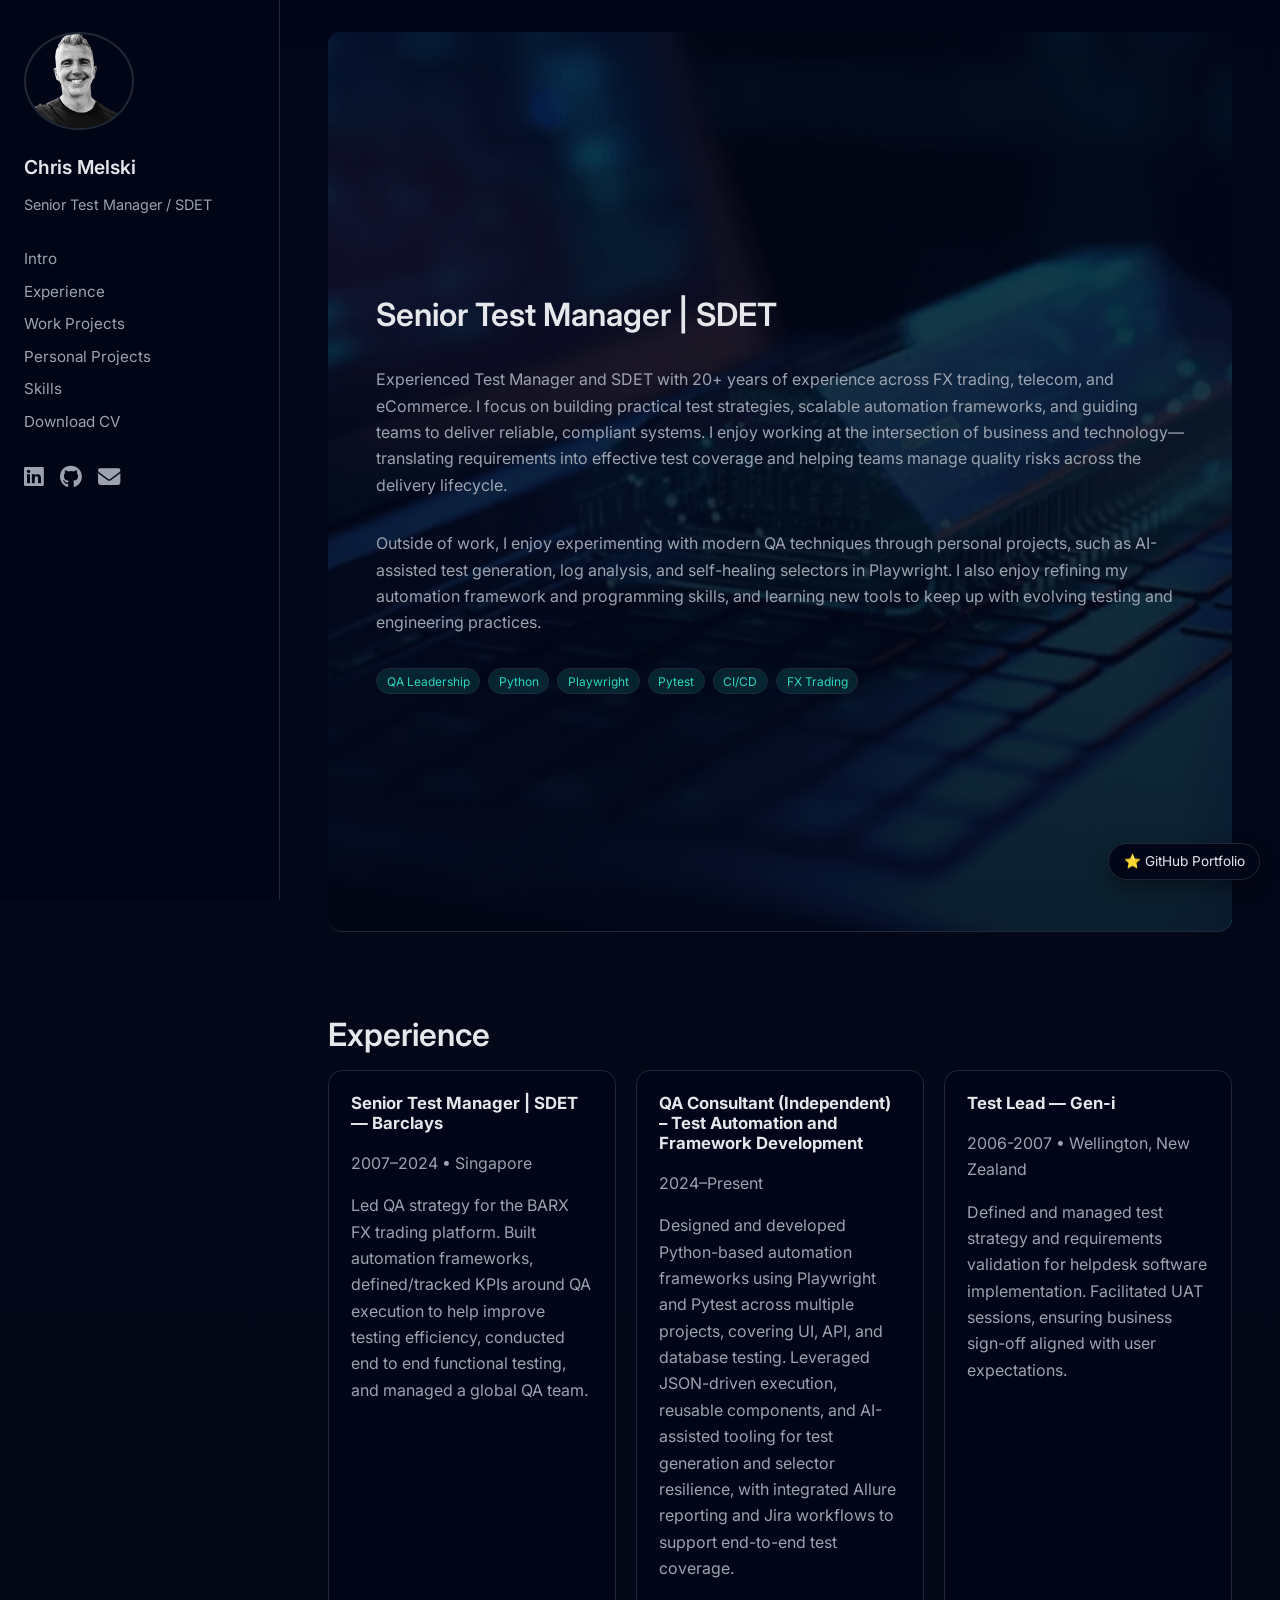
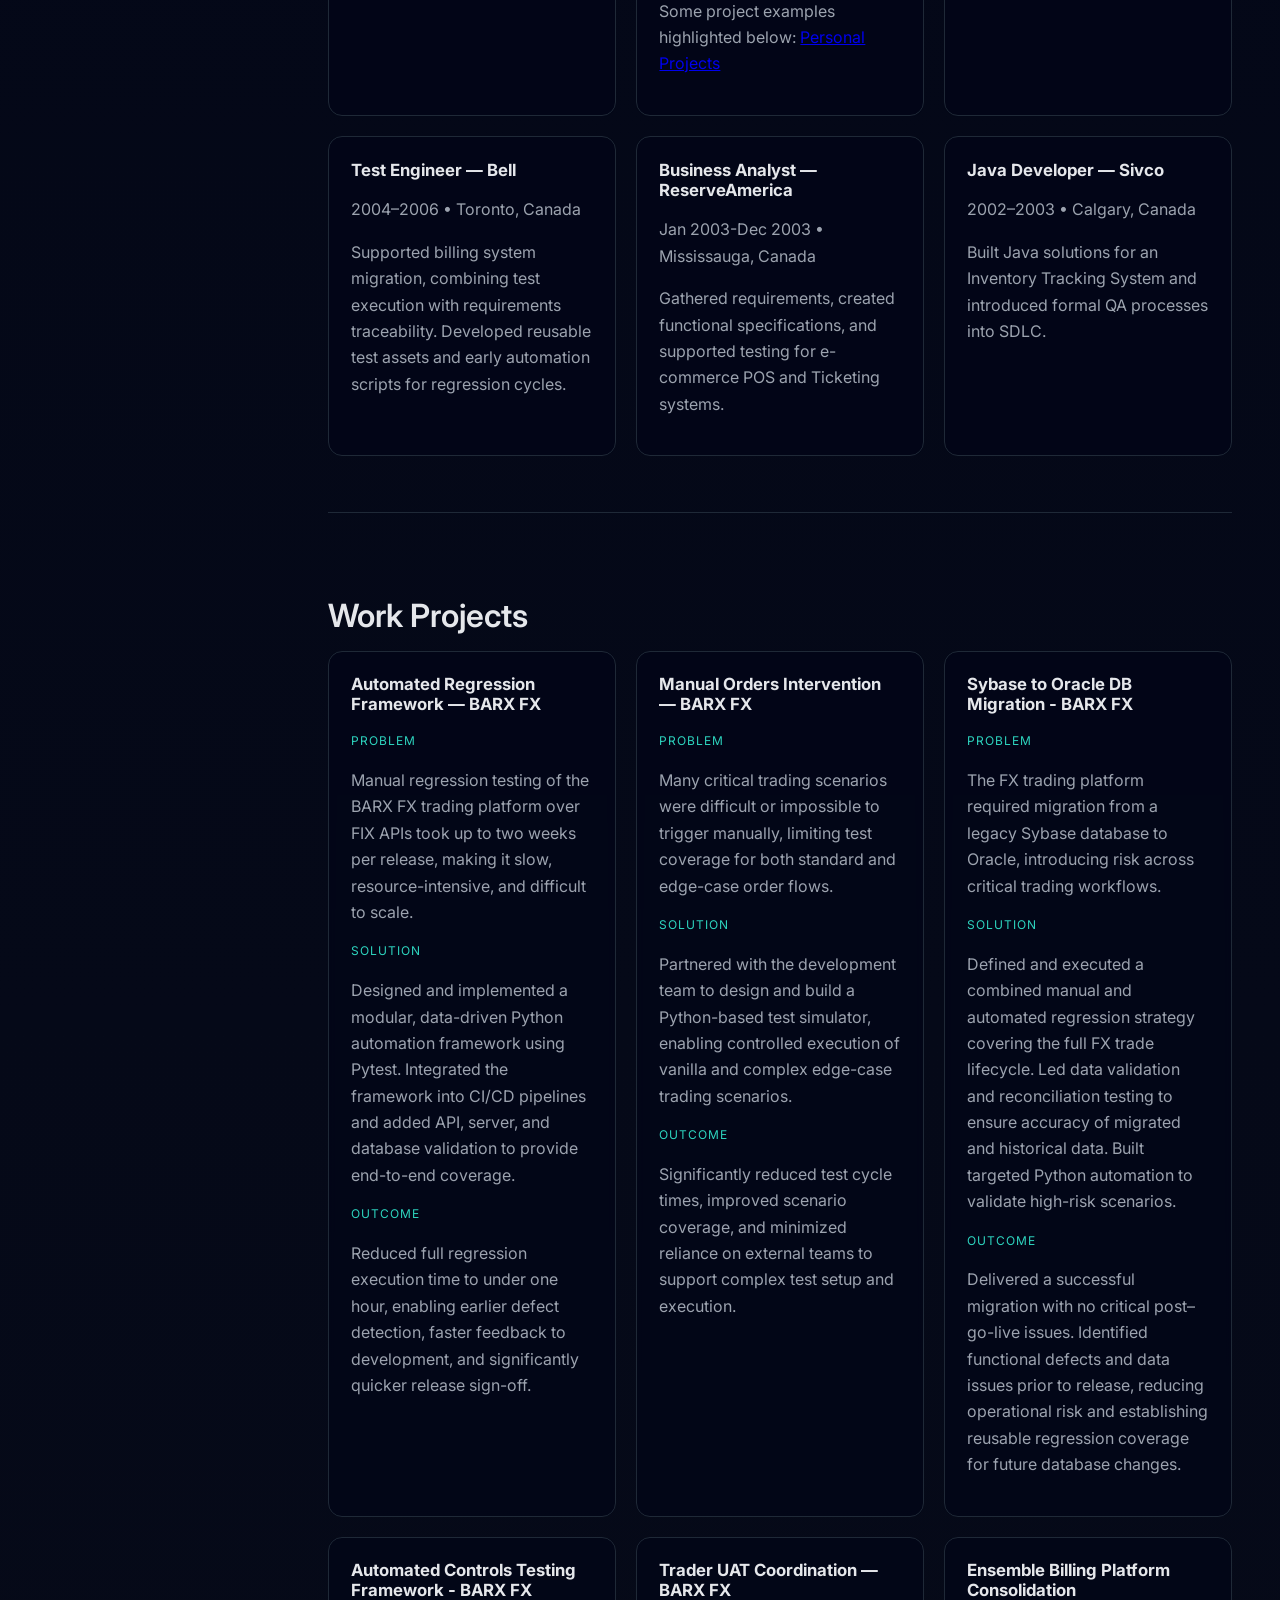
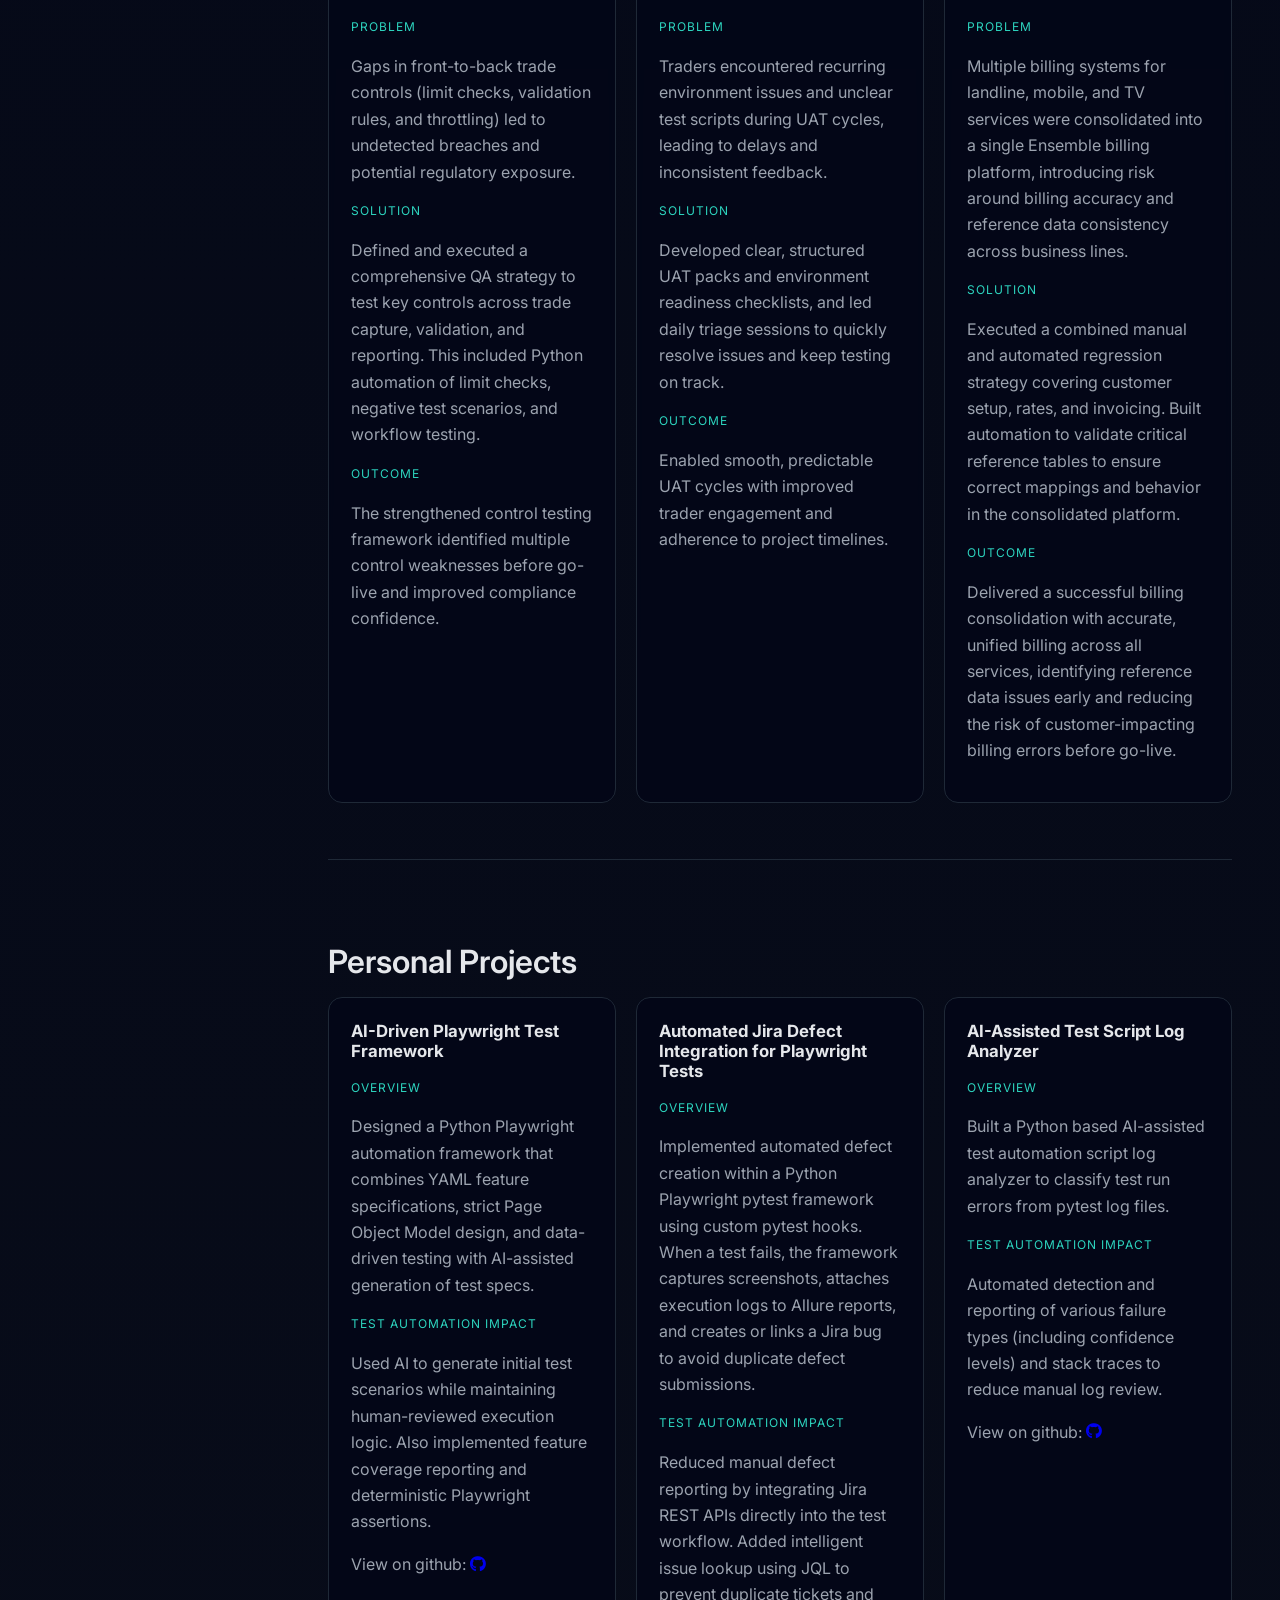
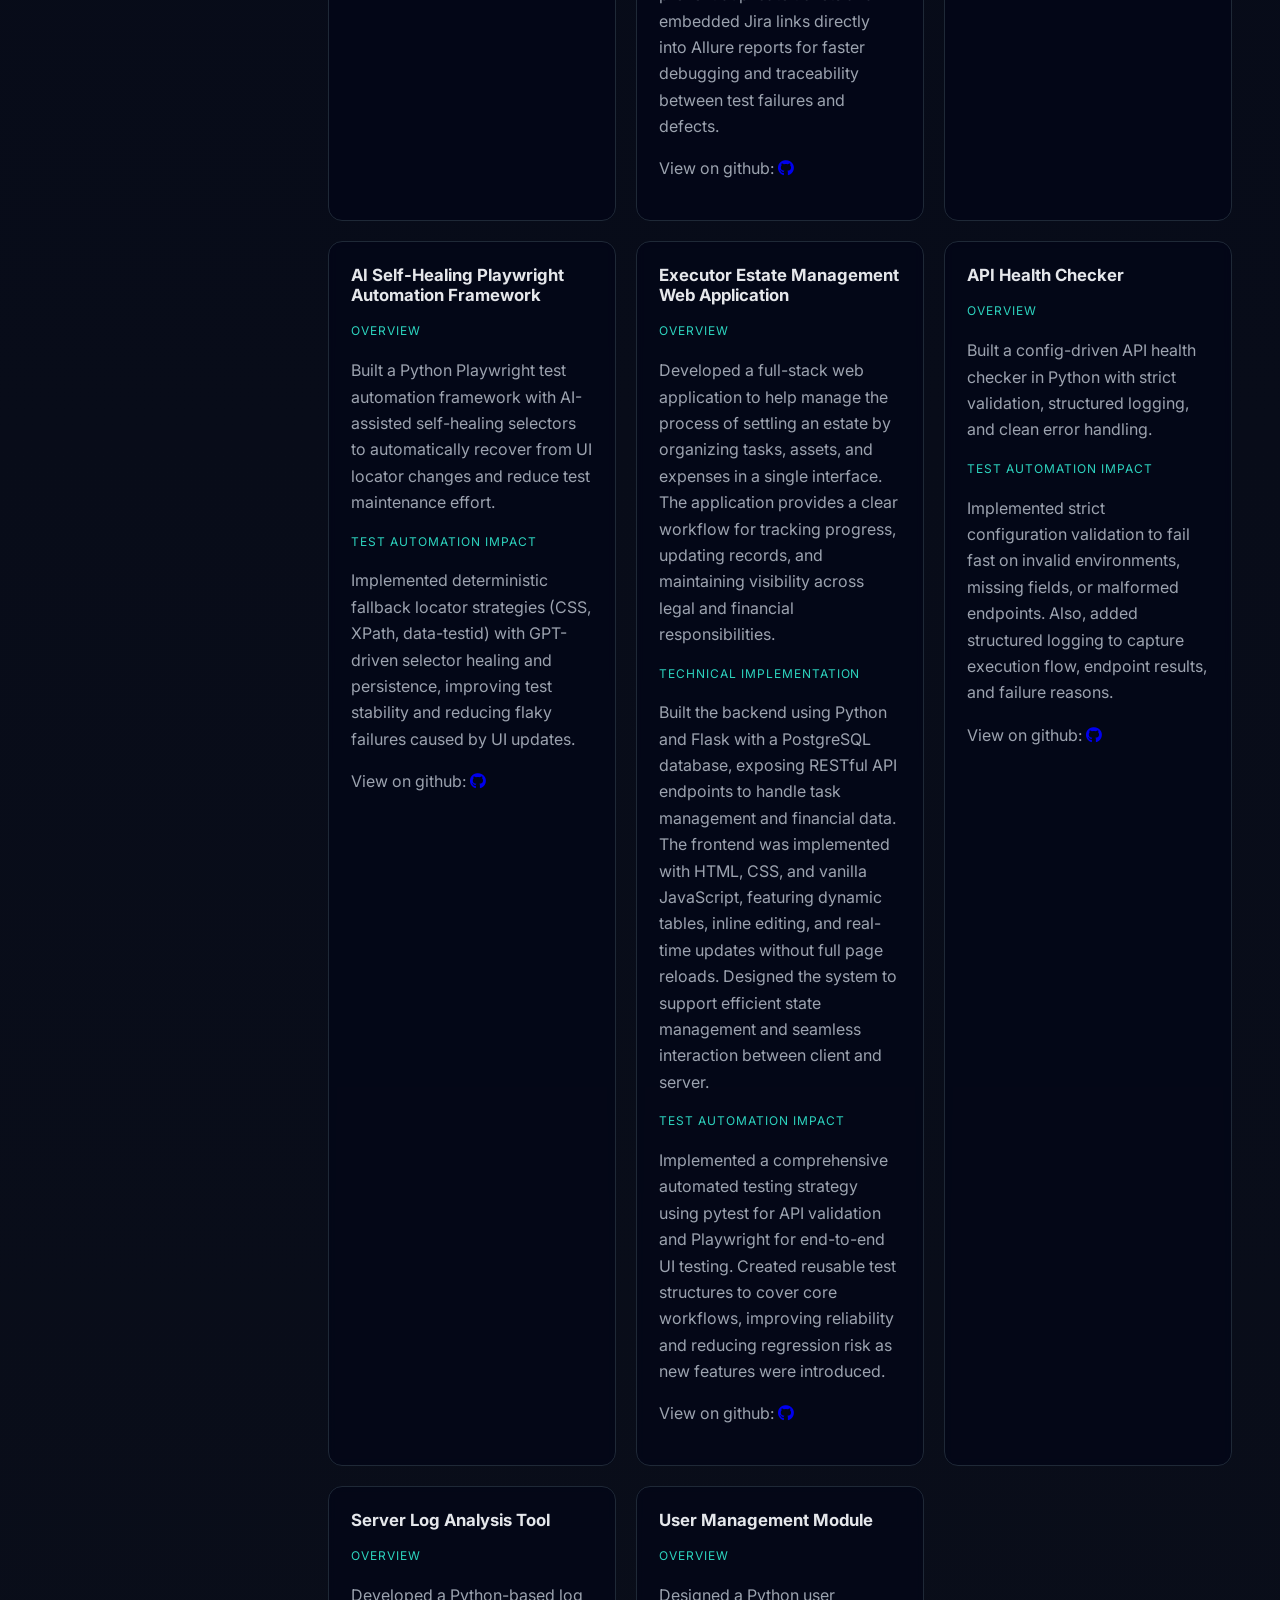
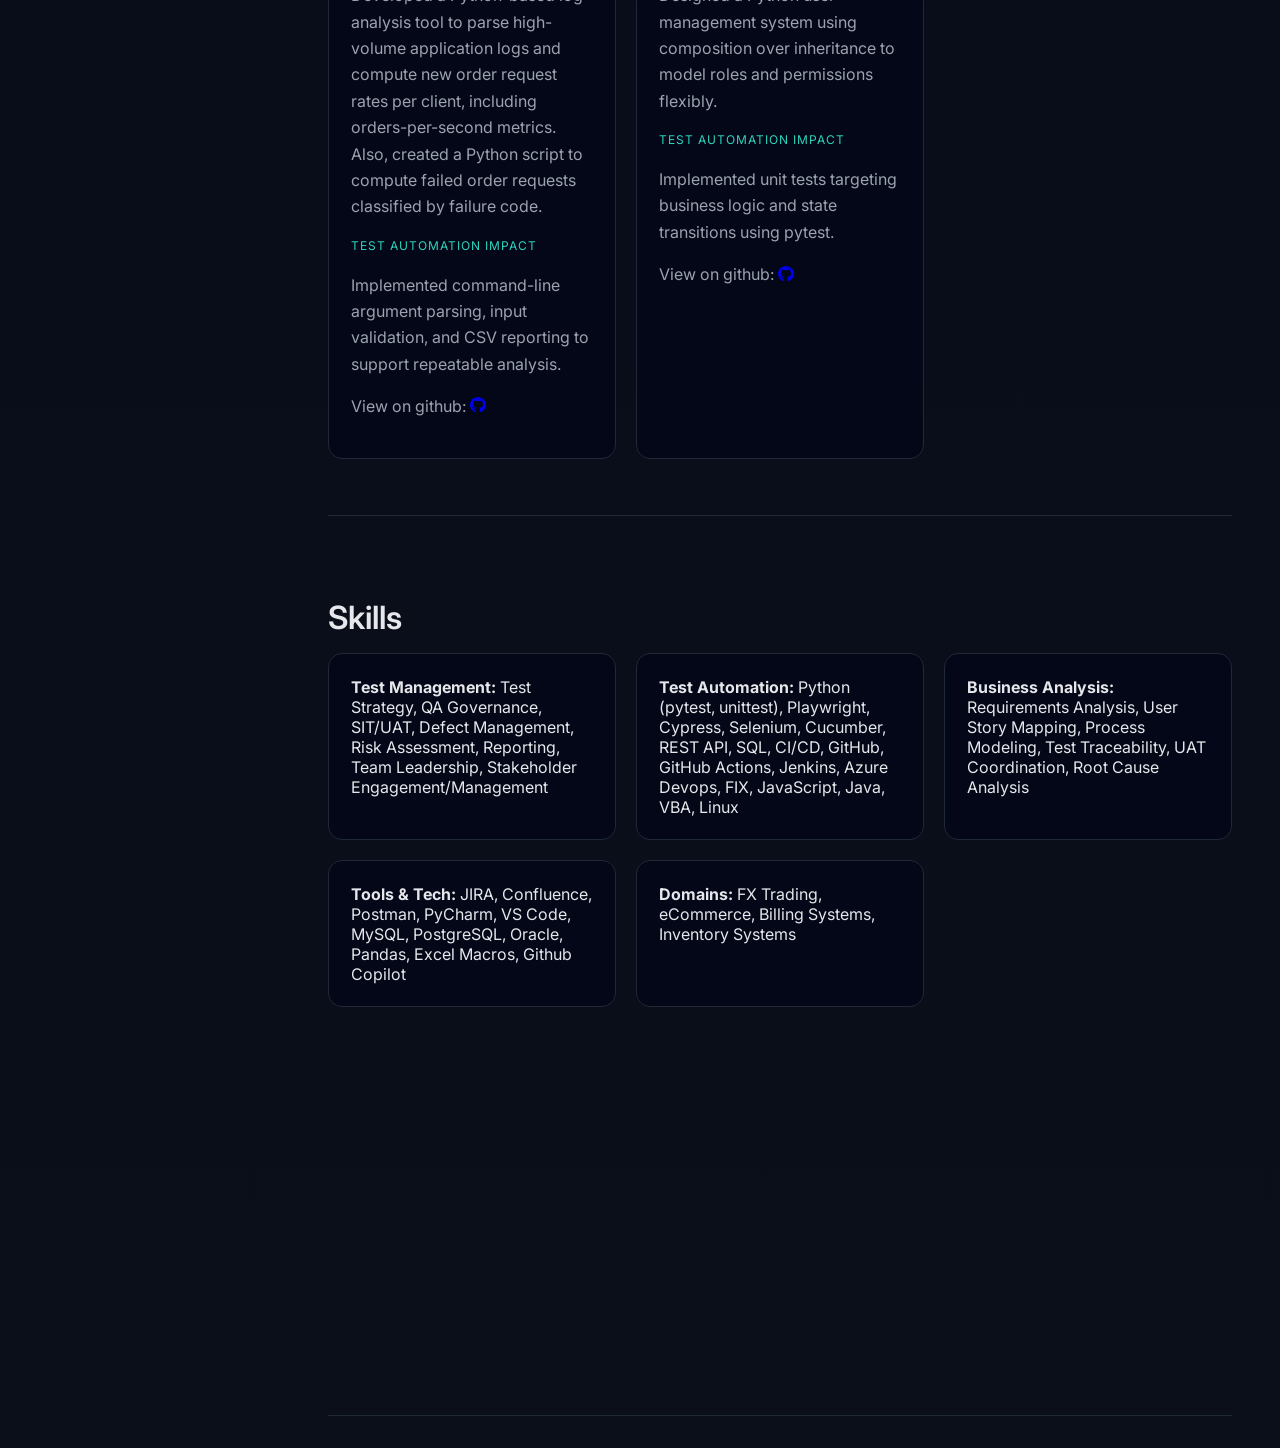
==== index.html @ 8459d7b1 "updated info and cv" ====
<!DOCTYPE html>
<html lang="en">
<head>
  <meta charset="utf-8" />
  <meta name="viewport" content="width=device-width, initial-scale=1" />
  <title>Chris Melski — Senior Test Manager | SDET</title>
  <meta name="description" content="Chris Melski — Senior Test Manager & SDET. Portfolio, resume, and case studies." />

  <!-- Fonts (Apple/Stripe-like) -->
  <link href="https://fonts.googleapis.com/css2?family=Inter:wght@300;400;500;600;700&display=swap" rel="stylesheet">
    <link rel="stylesheet" href="https://cdnjs.cloudflare.com/ajax/libs/font-awesome/6.5.1/css/all.min.css">
 <style>
    :root {
      --bg: #0b0f1a;
      --bg-soft: #111827;
      --panel: #0f172a;
      --card: #111827;
      --text: #e5e7eb;
      --muted: #9ca3af;
      --accent: #14b8a6;
      --accent-soft: #2dd4bf;
      --border: #1f2937;
      --radius: 14px;
    }

    * { box-sizing: border-box; }
    html { scroll-behavior: smooth; }
    body {
      margin: 0;
      font-family: Inter, system-ui, -apple-system, BlinkMacSystemFont, "Segoe UI", Roboto, Ubuntu, Cantarell, "Helvetica Neue", Arial, sans-serif;
      background: linear-gradient(180deg, #020617, #0b0f1a);
      color: var(--text);
      overflow-x: hidden;
    }

    /* Layout */
    .layout { display: flex; min-height: 100vh; }

    /* Sidebar */
    .sidebar {
      position: fixed;
      top: 0;
      left: 0;
      width: 280px;
      height: 100vh;
      background: rgba(2,6,23,0.95);
      border-right: 1px solid var(--border);
      padding: 2rem 1.5rem;
      backdrop-filter: blur(12px);
      z-index: 1000;
      transition: transform 0.3s ease;
      overflow-y: auto;
    }

    .profile img {
      width: 110px;
      border-radius: 50%;
      margin-bottom: 1rem;
      border: 2px solid var(--border);
    }

    .profile h1 {
      font-size: 1.2rem;
      margin: 0.3rem 0;
      font-weight: 600;
    }

    .profile p { font-size: 0.9rem; color: var(--muted); }

    .sidebar nav {
      margin-top: 2rem;
      display: flex;
      flex-direction: column;
      gap: 0.85rem;
    }

    .sidebar nav a {
      text-decoration: none;
      color: var(--muted);
      font-size: 0.95rem;
      transition: 0.2s;
    }

    .sidebar nav a:hover { color: var(--accent); }

    .sidebar-social {
      margin-top: 2rem;
      display: flex;
      gap: 1rem;
    }

    .sidebar-social a {
      font-size: 1.4rem;
      color: var(--muted);
      transition: 0.2s ease;
    }

    .sidebar-social a:hover { color: var(--accent); transform: translateY(-2px); }

    /* Main Content */
    .content {
      margin-left: 280px;
      padding: 2rem 3rem;
      flex: 1;
      transition: margin-left 0.3s ease;
    }

    .panel { min-height: 100vh; padding: 3.5rem 0; border-bottom: 1px solid var(--border); }

    .hero-panel {
      display: flex;
      flex-direction: column;
      justify-content: center;
      background: linear-gradient(rgba(2,6,23,0.75), rgba(2,6,23,0.9)), url("images/banner.jpeg") center/cover;
      border-radius: var(--radius);
      padding: 3rem;
    }

    h2 { font-size: 2rem; margin-bottom: 1rem; font-weight: 600; }
    p { line-height: 1.65; color: var(--muted); }

    /* Buttons */
    .btn, .btn-outline {
      padding: 0.6rem 1.2rem;
      border-radius: 8px;
      font-size: 0.95rem;
      text-decoration: none;
      font-weight: 500;
      display: inline-block;
      margin-right: 0.5rem;
    }

    .btn { background: var(--accent); color: #022c22; }
    .btn:hover { background: var(--accent-soft); }
    .btn-outline { border: 1px solid var(--accent); color: var(--accent); }
    .btn-outline:hover { background: rgba(20,184,166,0.1); }

    /* Badges */
    .badges { display: flex; flex-wrap: wrap; gap: 0.5rem; margin-top: 1rem; }
    .badge {
      padding: 0.3rem 0.6rem;
      border-radius: 999px;
      font-size: 0.75rem;
      background: rgba(20,184,166,0.15);
      color: var(--accent-soft);
      border: 1px solid var(--border);
    }

    /* Cards */
    .grid { display: grid; grid-template-columns: repeat(auto-fit, minmax(280px, 1fr)); gap: 1.25rem; }
    .card {
      background: rgba(2,6,23,0.65);
      border: 1px solid var(--border);
      border-radius: var(--radius);
      padding: 1.4rem;
      backdrop-filter: blur(4px);
    }

    .card h3 { margin-top: 0; font-size: 1.05rem; }
    .label {
      font-size: 0.75rem;
      letter-spacing: 0.08em;
      text-transform: uppercase;
      color: var(--accent-soft);
      margin-top: 1rem;
    }

    /* Floating GitHub Badge */
    .github-float {
      position: fixed;
      bottom: 20px;
      right: 20px;
      background: #020617;
      border: 1px solid var(--border);
      padding: 0.6rem 0.9rem;
      border-radius: 999px;
      font-size: 0.85rem;
      color: var(--text);
      text-decoration: none;
      backdrop-filter: blur(10px);
      box-shadow: 0 8px 20px rgba(0,0,0,0.4);
    }

    .github-float:hover { color: var(--accent); }

    /* Mobile Toggle Button */
    .mobile-toggle {
      display: none;
      position: fixed;
      top: 1rem;
      left: 1rem;
      z-index: 2000;
      background: rgba(0,0,0,0.6);
      color: white;
      border: 1px solid var(--border);
      padding: 0.6rem 0.8rem;
      border-radius: 8px;
      font-size: 1.2rem;
      backdrop-filter: blur(8px);
    }

    /* Mobile Behavior */
    @media (max-width: 768px) {
      .mobile-toggle { display: block; }

      /* Sidebar closed */
      body.sidebar-closed .sidebar { transform: translateX(-100%); }

      /* Shift content when sidebar is hidden */
      body.sidebar-closed .content { margin-left: 0; }

      /* Sidebar open by default */
      .sidebar { transform: translateX(0); }
    }
  </style>
</head>

<body>
<button class="mobile-toggle">☰</button>

<div class="layout">

  <!-- Sidebar -->
  <aside class="sidebar">
    <div class="profile">
      <img src="images/profile.jpg" alt="Chris Melski" />
      <h1>Chris Melski</h1>
      <p>Senior Test Manager / SDET</p>
    </div>

    <nav>
      <a href="#intro">Intro</a>
      <a href="#experience">Experience</a>
      <a href="#projects-work">Work Projects</a>
      <a href="#projects-personal">Personal Projects</a>
      <a href="#skills">Skills</a>
       <a href="files/Chris_Melski_Senior Test Manager_SDET_CV.pdf" download>Download CV</a>
    </nav>

<div class="sidebar-social">


  <a href="https://www.linkedin.com/in/chrismelski" target="_blank">
    <i class="fab fa-linkedin"></i>
  </a>

  <a href="https://github.com/cmelski" target="_blank">
    <i class="fab fa-github"></i>
  </a>


   <a href="mailto:c_melski@yahoo.com" aria-label="Email">
    <i class="fas fa-envelope"></i>
  </a>
</div>
  </aside>

  <!-- Main Content -->
  <main class="content">

    <!-- Intro -->
    <section id="intro" class="panel hero-panel">
      <h2>Senior Test Manager | SDET</h2>
      <p>Experienced Test Manager and SDET with 20+ years of experience across FX trading, telecom, and eCommerce. I focus on building practical test strategies, scalable automation frameworks, and guiding teams to
        deliver reliable, compliant systems. I enjoy working at the intersection of business and technology—translating requirements into effective
        test coverage and helping teams manage quality risks across the delivery lifecycle.</p>
      <p>
        Outside of work, I enjoy experimenting with modern QA techniques through personal projects, such as AI-assisted test generation, log analysis, and self-healing selectors in Playwright. I also enjoy refining my automation framework and programming skills,
        and learning new tools to keep up with evolving testing and engineering practices.
            </p>
      <div class="badges">
          <span class="badge">QA Leadership</span>
        <span class="badge">Python</span>
        <span class="badge">Playwright</span>
        <span class="badge">Pytest</span>
        <span class="badge">CI/CD</span>
        <span class="badge">FX Trading</span>

      </div>


    </section>

    <!-- Experience -->
    <section id="experience" class="panel">
      <h2>Experience</h2>
      <div class="grid">
        <div class="card">
          <h3>Senior Test Manager | SDET — Barclays</h3>
          <p>2007–2024 • Singapore</p>
          <p>Led QA strategy for the BARX FX trading platform. Built automation frameworks, defined/tracked KPIs around QA execution to help improve testing efficiency, conducted end to end functional testing, and managed a global QA team.</p>

        </div>
        <div class="card">
          <h3>QA Consultant (Independent) – Test Automation and Framework Development</h3>
          <p>2024–Present</p>
          <p>Designed and developed Python-based automation frameworks using Playwright and Pytest across multiple projects, covering UI, API, and database testing. Leveraged JSON-driven execution, reusable components, and AI-assisted tooling for test generation and selector resilience, with integrated Allure reporting and Jira workflows to support end-to-end test coverage.</p>
           <p>Some project examples highlighted below: <a href="#projects-personal">Personal Projects</a></p>
        </div>

          <div class="card">
          <h3>Test Lead — Gen-i</h3>
          <p>2006-2007 • Wellington, New Zealand</p>
          <p>Defined and managed test strategy and requirements validation for helpdesk software implementation. Facilitated UAT sessions, ensuring business sign-off aligned with user expectations.</p>

        </div>

          <div class="card">
          <h3>Test Engineer — Bell</h3>
          <p>2004–2006 • Toronto, Canada</p>
          <p>Supported billing system migration, combining test execution with requirements traceability. Developed reusable test assets and early automation scripts for regression cycles.</p>

        </div>

          <div class="card">
          <h3>Business Analyst — ReserveAmerica</h3>
          <p>Jan 2003-Dec 2003 • Mississauga, Canada</p>
          <p>Gathered requirements, created functional specifications, and supported testing for e- commerce
              POS and Ticketing systems.</p>

        </div>

          <div class="card">
          <h3>Java Developer — Sivco</h3>
          <p>2002–2003 • Calgary, Canada</p>
          <p>Built Java solutions for an Inventory Tracking System and introduced formal QA processes into SDLC.</p>

        </div>
      </div>
    </section>

    <!-- Work Projects -->
    <section id="projects-work" class="panel">
      <h2>Work Projects</h2>
      <div class="grid">
        <div class="card">
         <h3>Automated Regression Framework — BARX FX</h3>

                <p class="label">Problem</p>
                <p>
                    Manual regression testing of the BARX FX trading platform over FIX APIs took up to two weeks per
                    release, making it slow, resource-intensive, and difficult to scale.
                </p>

                <p class="label">Solution</p>
                <p>
                    Designed and implemented a modular, data-driven Python automation framework using Pytest. Integrated
                    the framework into CI/CD pipelines and added API, server, and database validation to provide
                    end-to-end coverage.
                </p>

                <p class="label">Outcome</p>
                <p>
                    Reduced full regression execution time to under one hour, enabling earlier defect detection, faster
                    feedback to development, and significantly quicker release sign-off.
                </p>
        </div>

        <div class="card">
          <h3>Manual Orders Intervention — BARX FX</h3>
        <p class="label">Problem</p>
                <p>
                    Many critical trading scenarios were difficult or impossible to trigger manually, limiting test
                    coverage for both standard and edge-case order flows.
                </p>

                <p class="label">Solution</p>
                <p>
                    Partnered with the development team to design and build a Python-based test simulator, enabling
                    controlled execution of vanilla and complex edge-case trading scenarios.
                </p>

                <p class="label">Outcome</p>
                <p>
                    Significantly reduced test cycle times, improved scenario coverage, and minimized reliance on
                    external teams to support complex test setup and execution.
                </p>
        </div>

        <div class="card">
          <h3>Sybase to Oracle DB Migration - BARX FX</h3>
          <p class="label">Problem</p>
                <p>The FX trading platform required migration from a legacy Sybase database to Oracle, introducing risk
                    across critical trading workflows.</p>
                <p class="label">Solution</p>
                <p>Defined and executed a combined manual and automated regression strategy covering the full FX trade
                    lifecycle. Led data validation and reconciliation testing to ensure accuracy of migrated and
                    historical data. Built targeted Python automation to validate high-risk scenarios.</p>
                <p class="label">Outcome</p>
                <p>Delivered a successful migration with no critical post–go-live issues. Identified functional defects
                    and data issues prior to release, reducing operational risk and establishing reusable regression
                    coverage for future database changes.</p>
        </div>

        <div class="card">
          <h3>Automated Controls Testing Framework - BARX FX</h3>
         <p class="label">Problem</p>
                <p>Gaps in front-to-back trade controls (limit checks, validation rules, and throttling) led to
                    undetected breaches and potential regulatory exposure.</p>
                <p class="label">Solution</p>
                <p>Defined and executed a comprehensive QA strategy to test key controls across trade capture,
                    validation, and reporting. This included Python automation of limit checks, negative test scenarios,
                    and workflow testing.</p>
                <p class="label">Outcome</p>
                <p>The strengthened control testing framework identified multiple control weaknesses before go-live and
                    improved compliance confidence.</p>
        </div>
          <div class="card">
          <h3>Trader UAT Coordination — BARX FX</h3>
        <p class="label">Problem</p>
                <p>
                    Traders encountered recurring environment issues and unclear test scripts during UAT cycles, leading
                    to delays and inconsistent feedback.
                </p>

                <p class="label">Solution</p>
                <p>
                    Developed clear, structured UAT packs and environment readiness checklists, and led daily triage
                    sessions to quickly resolve issues and keep testing on track.
                </p>

                <p class="label">Outcome</p>
                <p>
                    Enabled smooth, predictable UAT cycles with improved trader engagement and adherence to project
                    timelines.
                </p>
        </div>
           <div class="card">
          <h3>Ensemble Billing Platform Consolidation</h3>
           <p class="label">Problem</p>
                <p>Multiple billing systems for landline, mobile, and TV services were consolidated into a single
                    Ensemble billing platform, introducing risk around billing accuracy and reference data consistency
                    across business lines.</p>
                <p class="label">Solution</p>
                <p>Executed a combined manual and automated regression strategy covering customer setup, rates, and
                    invoicing. Built automation to validate critical reference tables to ensure correct mappings and
                    behavior in the consolidated platform.</p>
                <p class="label">Outcome</p>
                <p>Delivered a successful billing consolidation with accurate, unified billing across all services,
                    identifying reference data issues early and reducing the risk of customer-impacting billing errors
                    before go-live.</p>
        </div>

      </div>
    </section>

    <!-- Personal Projects -->
    <section id="projects-personal" class="panel">
      <h2>Personal Projects</h2>
      <div class="grid">

        <div class="card">
          <h3>AI-Driven Playwright Test Framework</h3>
         <p class="label">Overview</p>
                <p>Designed a Python Playwright automation framework that combines YAML feature specifications, strict Page Object Model design, and data-driven testing with AI-assisted generation of test specs.</p>
                <p class="label">Test Automation Impact</p>
                <p>Used AI to generate initial test scenarios while maintaining human-reviewed execution logic. Also implemented feature coverage reporting and deterministic Playwright assertions.</p>
                <p>View on github: <a href="https://github.com/cmelski/AI-driven-test-automation-framework-python-playwright" target="_blank">
                    <i class="fab fa-github"></i>
                </a></p>
        </div>
          <div class="card">
          <h3>Automated Jira Defect Integration for Playwright Tests</h3>
         <p class="label">Overview</p>
                <p>Implemented automated defect creation within a Python Playwright pytest framework using custom pytest hooks. When a test fails, the framework captures screenshots, attaches execution logs to Allure reports, and creates or links a Jira bug to avoid duplicate defect submissions.</p>
                <p class="label">Test Automation Impact</p>
                <p>Reduced manual defect reporting by integrating Jira REST APIs directly into the test workflow. Added intelligent issue lookup using JQL to prevent duplicate tickets and embedded Jira links directly into Allure reports for faster debugging and traceability between test failures and defects.</p>
                <p>View on github: <a href="https://github.com/cmelski/python_playwright_framework_jira_integration" target="_blank">
                    <i class="fab fa-github"></i>
                </a></p>
        </div>
        <div class="card">
          <h3>AI-Assisted Test Script Log Analyzer</h3>
         <p class="label">Overview</p>
                <p>Built a Python based AI-assisted test automation script log analyzer to classify test run errors from
                    pytest log files.</p>
                <p class="label">Test Automation Impact</p>
                <p>Automated detection and reporting of various failure types (including confidence levels) and stack
                    traces to reduce manual log review.</p>
                <p>View on github: <a href="https://github.com/cmelski/ai-assisted-test-automation-log-analyzer" target="_blank">
                    <i class="fab fa-github"></i>
                </a></p>
        </div>
          <div class="card">
         <h3>AI Self-Healing Playwright Automation Framework</h3>
                <p class="label">Overview</p>
                <p>Built a Python Playwright test automation framework with AI-assisted self-healing selectors to automatically
                    recover from UI locator changes and reduce test maintenance effort.</p>
                <p class="label">Test Automation Impact</p>
                <p>Implemented deterministic fallback locator strategies (CSS, XPath, data-testid) with GPT-driven selector healing and persistence,
                    improving test stability and reducing flaky failures caused by UI updates.</p>
                <p>View on github: <a href="https://github.com/cmelski/ai-self-healing-selector-playwright-framework" target="_blank">
                    <i class="fab fa-github"></i>
                </a></p>
        </div>
          <div class="card">
  <h3>Executor Estate Management Web Application</h3>

  <p class="label">Overview</p>
  <p>
    Developed a full-stack web application to help manage the process of settling an estate by organizing tasks, assets, and expenses in a single interface. The application provides a clear workflow for tracking progress, updating records, and maintaining visibility across legal and financial responsibilities.
  </p>

  <p class="label">Technical Implementation</p>
  <p>
    Built the backend using Python and Flask with a PostgreSQL database, exposing RESTful API endpoints to handle task management and financial data. The frontend was implemented with HTML, CSS, and vanilla JavaScript, featuring dynamic tables, inline editing, and real-time updates without full page reloads. Designed the system to support efficient state management and seamless interaction between client and server.
  </p>

  <p class="label">Test Automation Impact</p>
  <p>
    Implemented a comprehensive automated testing strategy using pytest for API validation and Playwright for end-to-end UI testing. Created reusable test structures to cover core workflows, improving reliability and reducing regression risk as new features were introduced.
  </p>

  <p>
    View on github:
    <a href="https://github.com/cmelski/estate-management-system" target="_blank">
      <i class="fab fa-github"></i>
    </a>
  </p>
</div>
          <div class="card">
         <h3>API Health Checker</h3>
                <p class="label">Overview</p>
                <p>Built a config-driven API health checker in Python with strict validation, structured logging, and
                    clean error handling.</p>
                <p class="label">Test Automation Impact</p>
                <p>Implemented strict configuration validation to fail fast on invalid environments, missing fields, or
                    malformed endpoints.
                    Also, added structured logging to capture execution flow, endpoint results, and failure reasons.</p>
                <p>View on github: <a href="https://github.com/cmelski/api-health-checker" target="_blank">
                    <i class="fab fa-github"></i>
                </a></p>
        </div>
           <div class="card">
            <h3>Server Log Analysis Tool</h3>
                <p class="label">Overview</p>
                <p>Developed a Python-based log analysis tool to parse high-volume application logs and compute new
                    order request rates per client, including orders-per-second metrics.
                    Also, created a Python script to compute failed order requests classified by failure code.</p>
                <p class="label">Test Automation Impact</p>
                <p>Implemented command-line argument parsing, input validation, and CSV reporting to support repeatable
                    analysis.</p>
               <p>View on github: <a href="https://github.com/cmelski/python-log-analysis" target="_blank">
                    <i class="fab fa-github"></i>
                </a></p>
        </div>
        <div class="card">
          <h3>User Management Module</h3>
                <p class="label">Overview</p>
                <p>Designed a Python user management system using composition over inheritance to model roles and
                    permissions flexibly.</p>
                <p class="label">Test Automation Impact</p>
                <p>Implemented unit tests targeting business logic and state transitions using pytest.</p>
            <p>View on github: <a href="https://github.com/cmelski/user-admin-tool" target="_blank">
                    <i class="fab fa-github"></i>
                </a></p>
        </div>




      </div>
    </section>

    <!-- Skills -->
    <section id="skills" class="panel">
      <h2>Skills</h2>
      <div class="grid">
        <div class="card"><strong>Test Management:</strong> Test Strategy, QA Governance, SIT/UAT, Defect Management, Risk Assessment, Reporting, Team Leadership, Stakeholder Engagement/Management</div>
        <div class="card"><strong>Test Automation:</strong> Python (pytest, unittest), Playwright, Cypress, Selenium, Cucumber, REST API, SQL, CI/CD, GitHub, GitHub Actions, Jenkins, Azure Devops, FIX, JavaScript, Java, VBA, Linux</div>
          <div class="card"><strong>Business Analysis:</strong> Requirements Analysis, User Story Mapping, Process Modeling, Test Traceability, UAT Coordination, Root Cause Analysis</div>
          <div class="card"><strong>Tools & Tech:</strong> JIRA, Confluence, Postman, PyCharm, VS Code, MySQL, PostgreSQL, Oracle, Pandas, Excel Macros, Github Copilot</div>
           <div class="card"><strong>Domains:</strong> FX Trading, eCommerce, Billing Systems, Inventory Systems</div>
      </div>
    </section>


  </main>



</div>

<!-- Floating GitHub Badge -->
<a class="github-float" href="https://github.com/cmelski" target="_blank">⭐ GitHub Portfolio</a>
<script>
    const toggle = document.querySelector(".mobile-toggle");
    toggle.onclick = () => {
      document.body.classList.toggle("sidebar-closed");
    };
  </script>


</body>
</html>
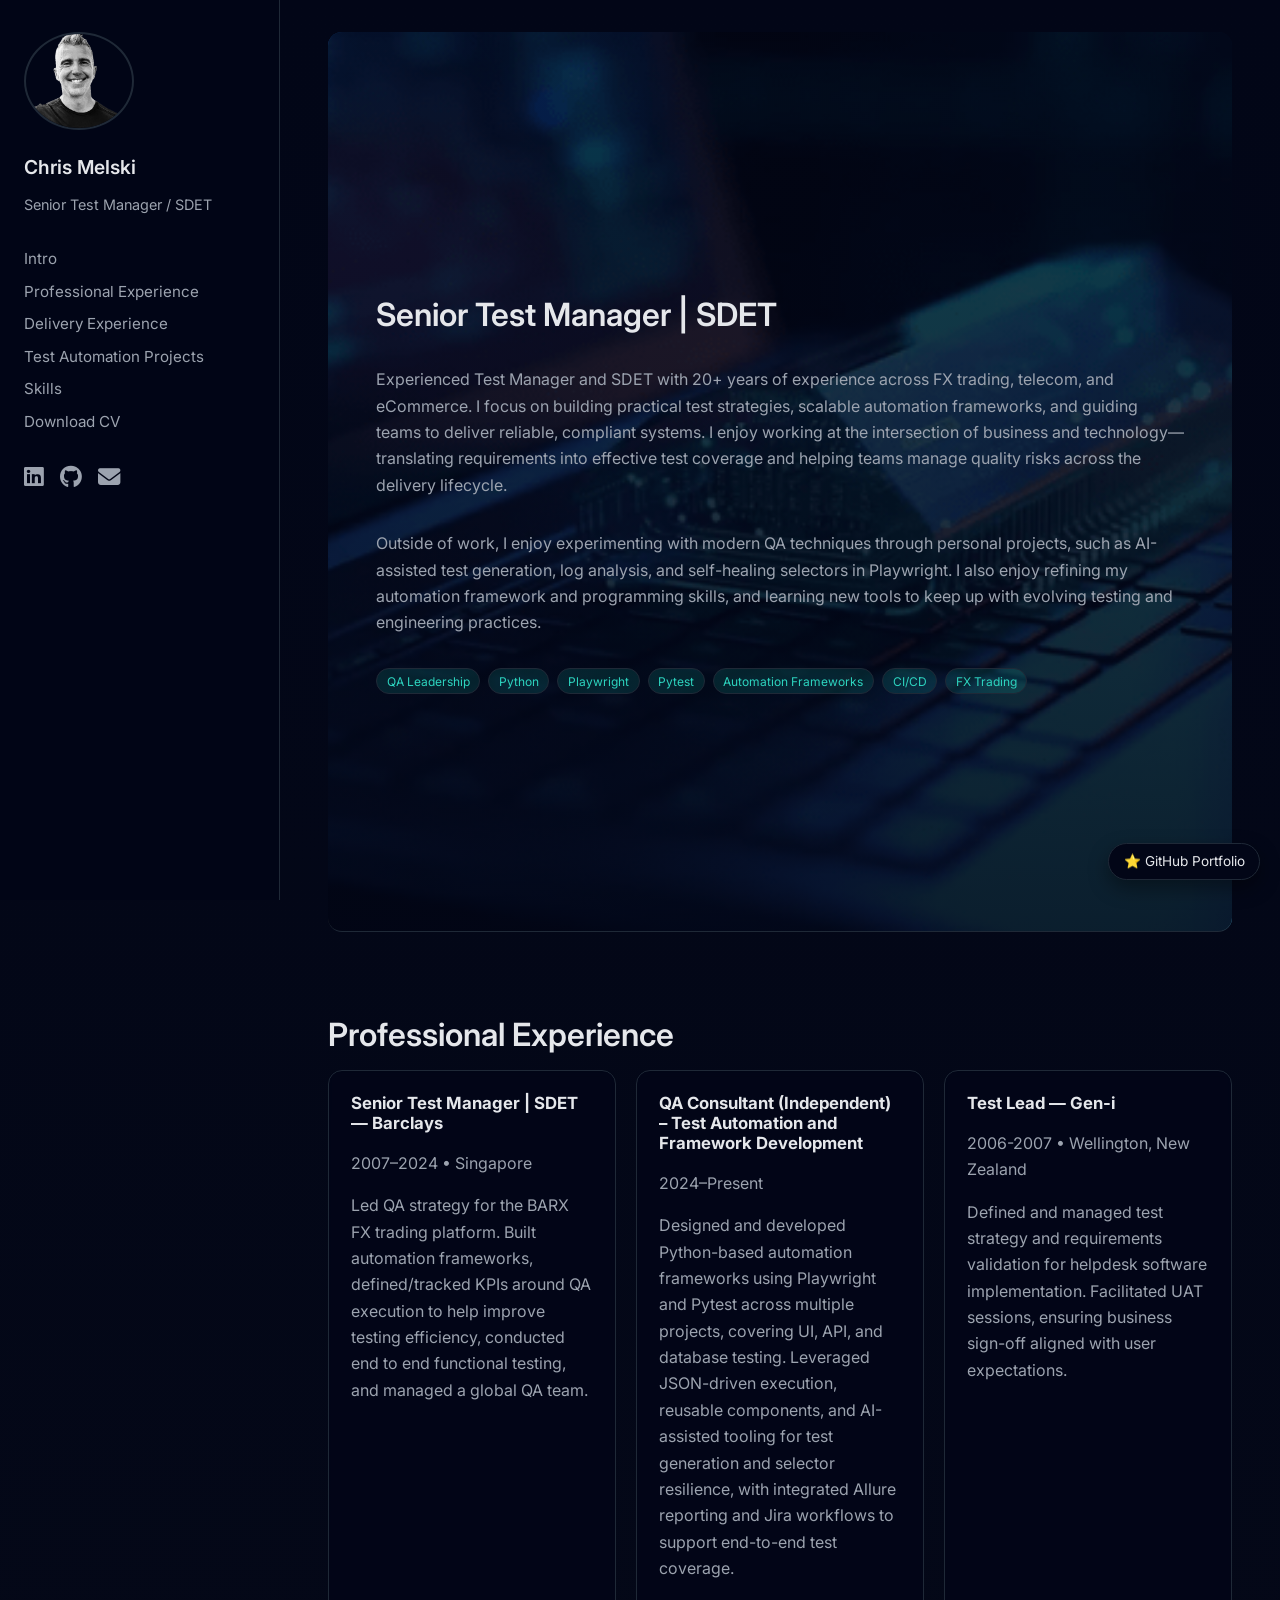
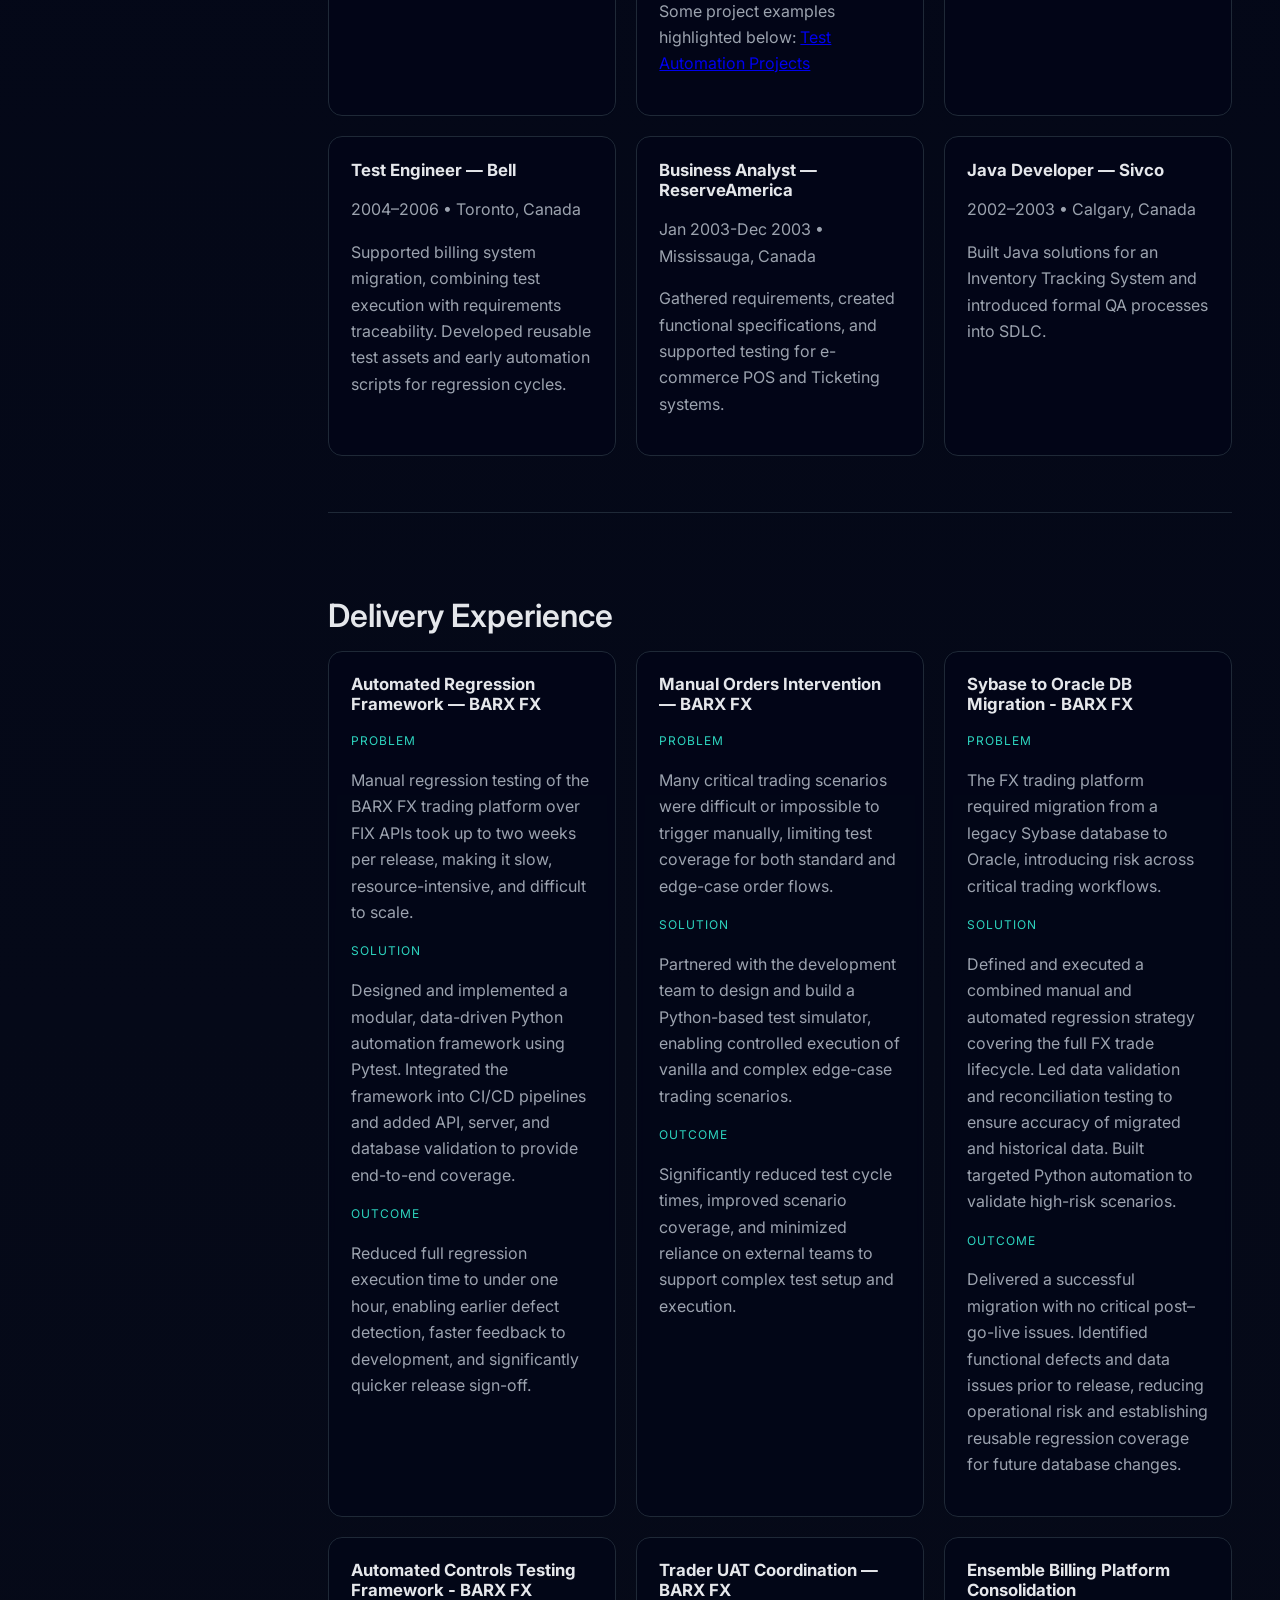
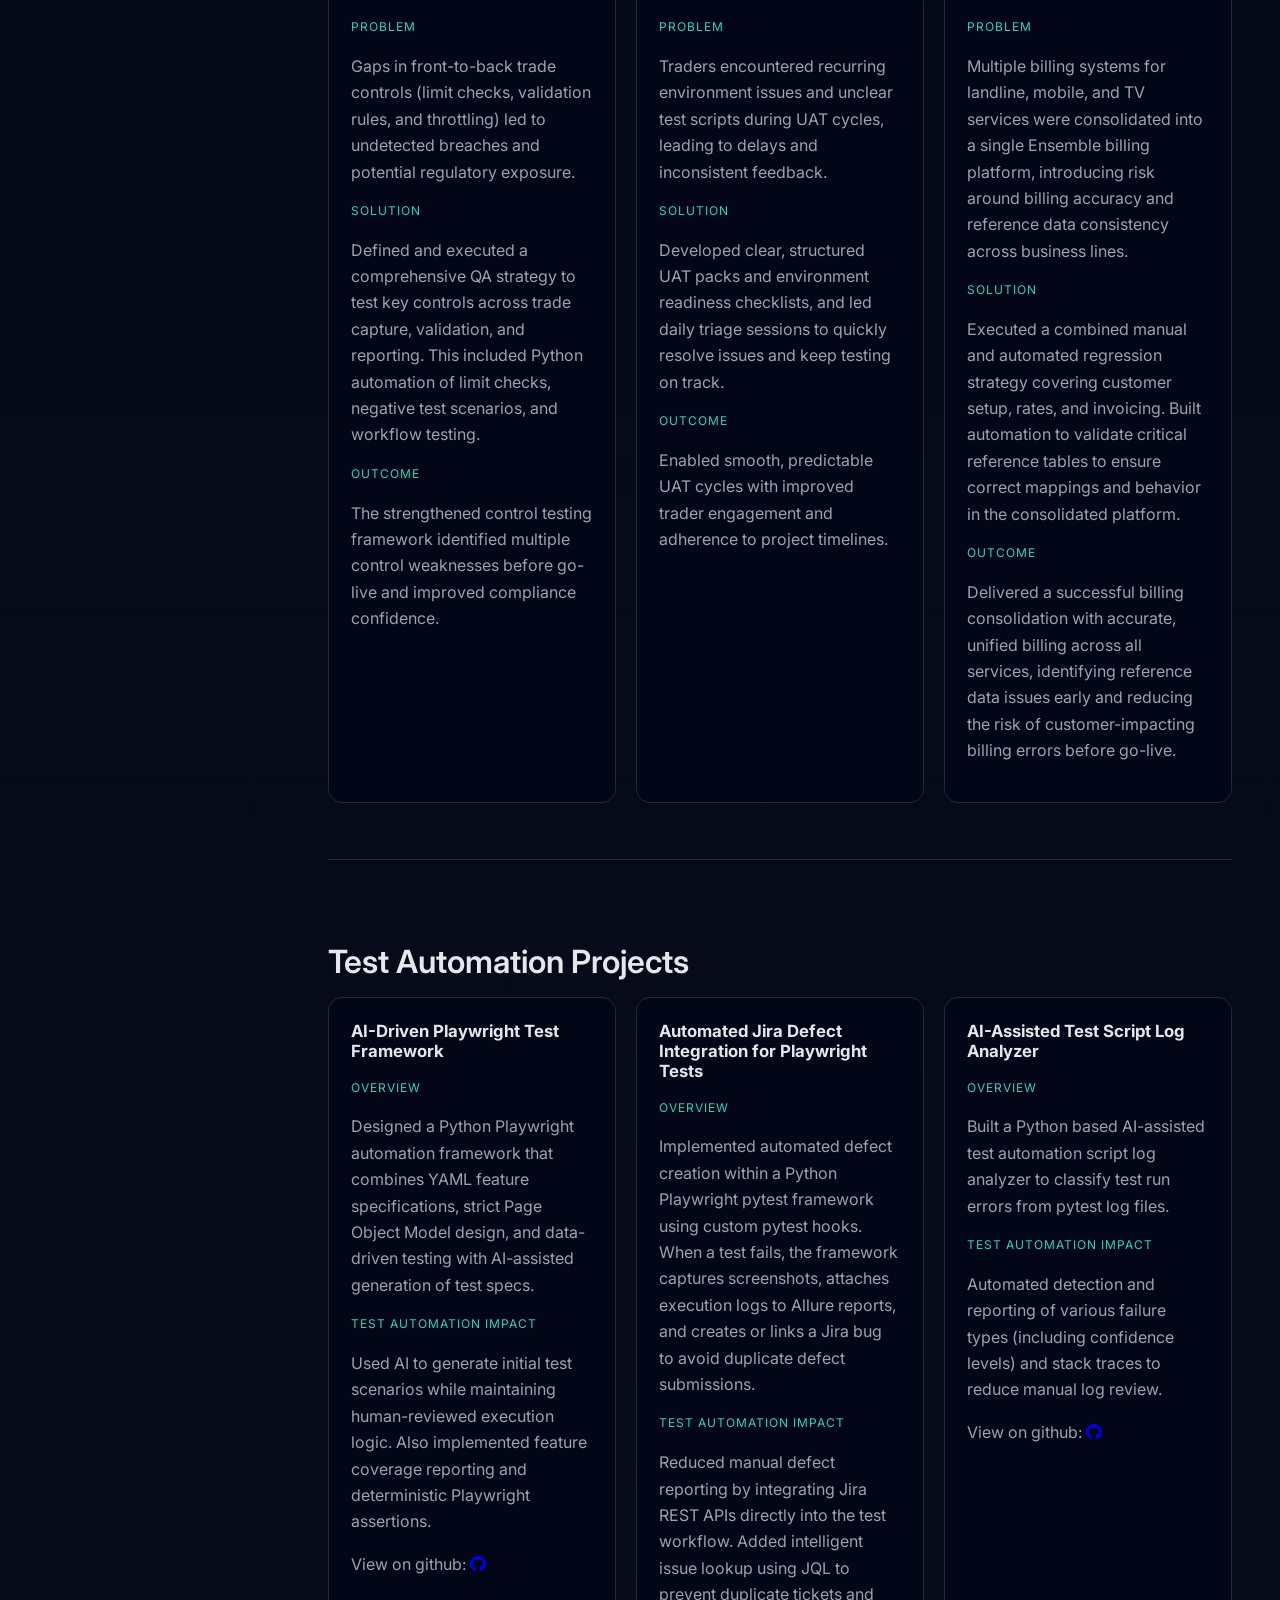
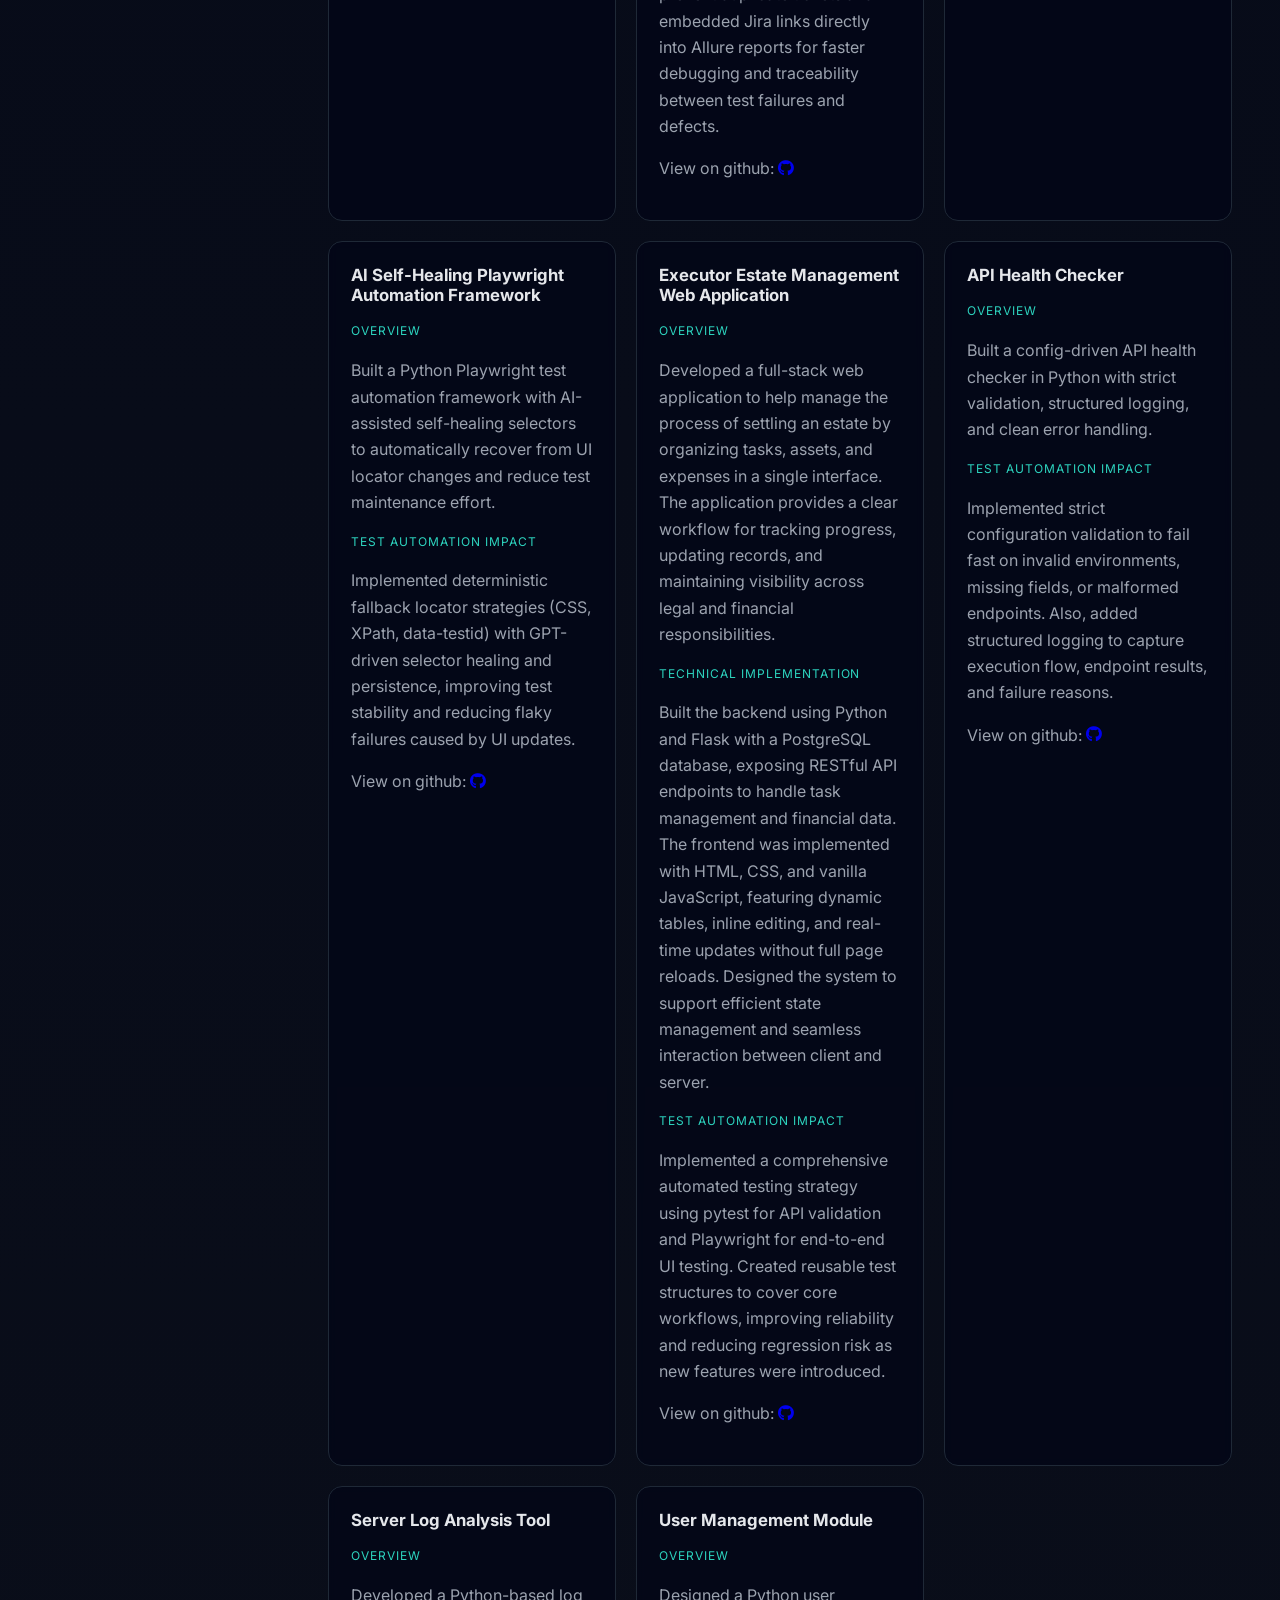
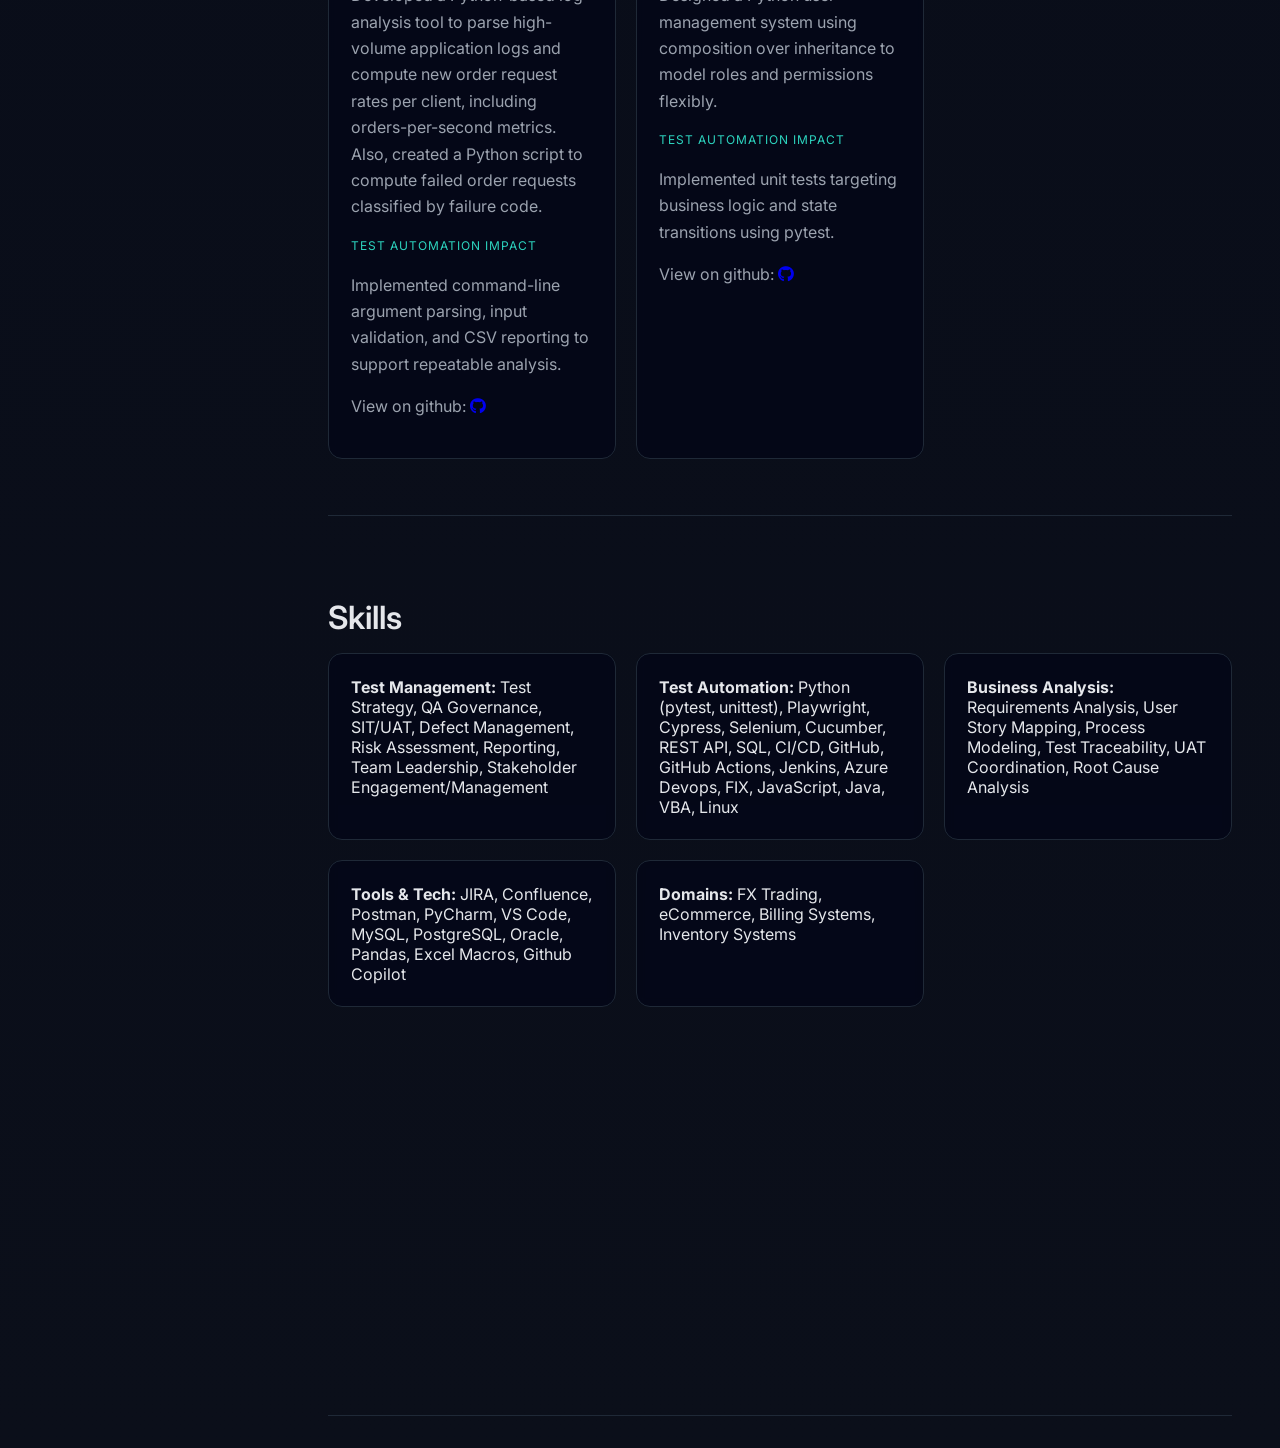
==== commit f421c481: "updated info and cv" ====
--- a/index.html
+++ b/index.html
@@ -230,9 +230,9 @@
 
     <nav>
       <a href="#intro">Intro</a>
-      <a href="#experience">Experience</a>
-      <a href="#projects-work">Work Projects</a>
-      <a href="#projects-personal">Personal Projects</a>
+      <a href="#experience">Professional Experience</a>
+      <a href="#projects-work">Delivery Experience</a>
+      <a href="#projects-personal">Test Automation Projects</a>
       <a href="#skills">Skills</a>
        <a href="files/Chris_Melski_Senior Test Manager_SDET_CV.pdf" download>Download CV</a>
     </nav>
@@ -273,6 +273,7 @@
         <span class="badge">Python</span>
         <span class="badge">Playwright</span>
         <span class="badge">Pytest</span>
+           <span class="badge">Automation Frameworks</span>
         <span class="badge">CI/CD</span>
         <span class="badge">FX Trading</span>
 
@@ -283,7 +284,7 @@
 
     <!-- Experience -->
     <section id="experience" class="panel">
-      <h2>Experience</h2>
+      <h2>Professional Experience</h2>
       <div class="grid">
         <div class="card">
           <h3>Senior Test Manager | SDET — Barclays</h3>
@@ -295,7 +296,7 @@
           <h3>QA Consultant (Independent) – Test Automation and Framework Development</h3>
           <p>2024–Present</p>
           <p>Designed and developed Python-based automation frameworks using Playwright and Pytest across multiple projects, covering UI, API, and database testing. Leveraged JSON-driven execution, reusable components, and AI-assisted tooling for test generation and selector resilience, with integrated Allure reporting and Jira workflows to support end-to-end test coverage.</p>
-           <p>Some project examples highlighted below: <a href="#projects-personal">Personal Projects</a></p>
+           <p>Some project examples highlighted below: <a href="#projects-personal">Test Automation Projects</a></p>
         </div>
 
           <div class="card">
@@ -331,7 +332,7 @@
 
     <!-- Work Projects -->
     <section id="projects-work" class="panel">
-      <h2>Work Projects</h2>
+      <h2>Delivery Experience</h2>
       <div class="grid">
         <div class="card">
          <h3>Automated Regression Framework — BARX FX</h3>
@@ -446,7 +447,7 @@
 
     <!-- Personal Projects -->
     <section id="projects-personal" class="panel">
-      <h2>Personal Projects</h2>
+      <h2>Test Automation Projects</h2>
       <div class="grid">
 
         <div class="card">
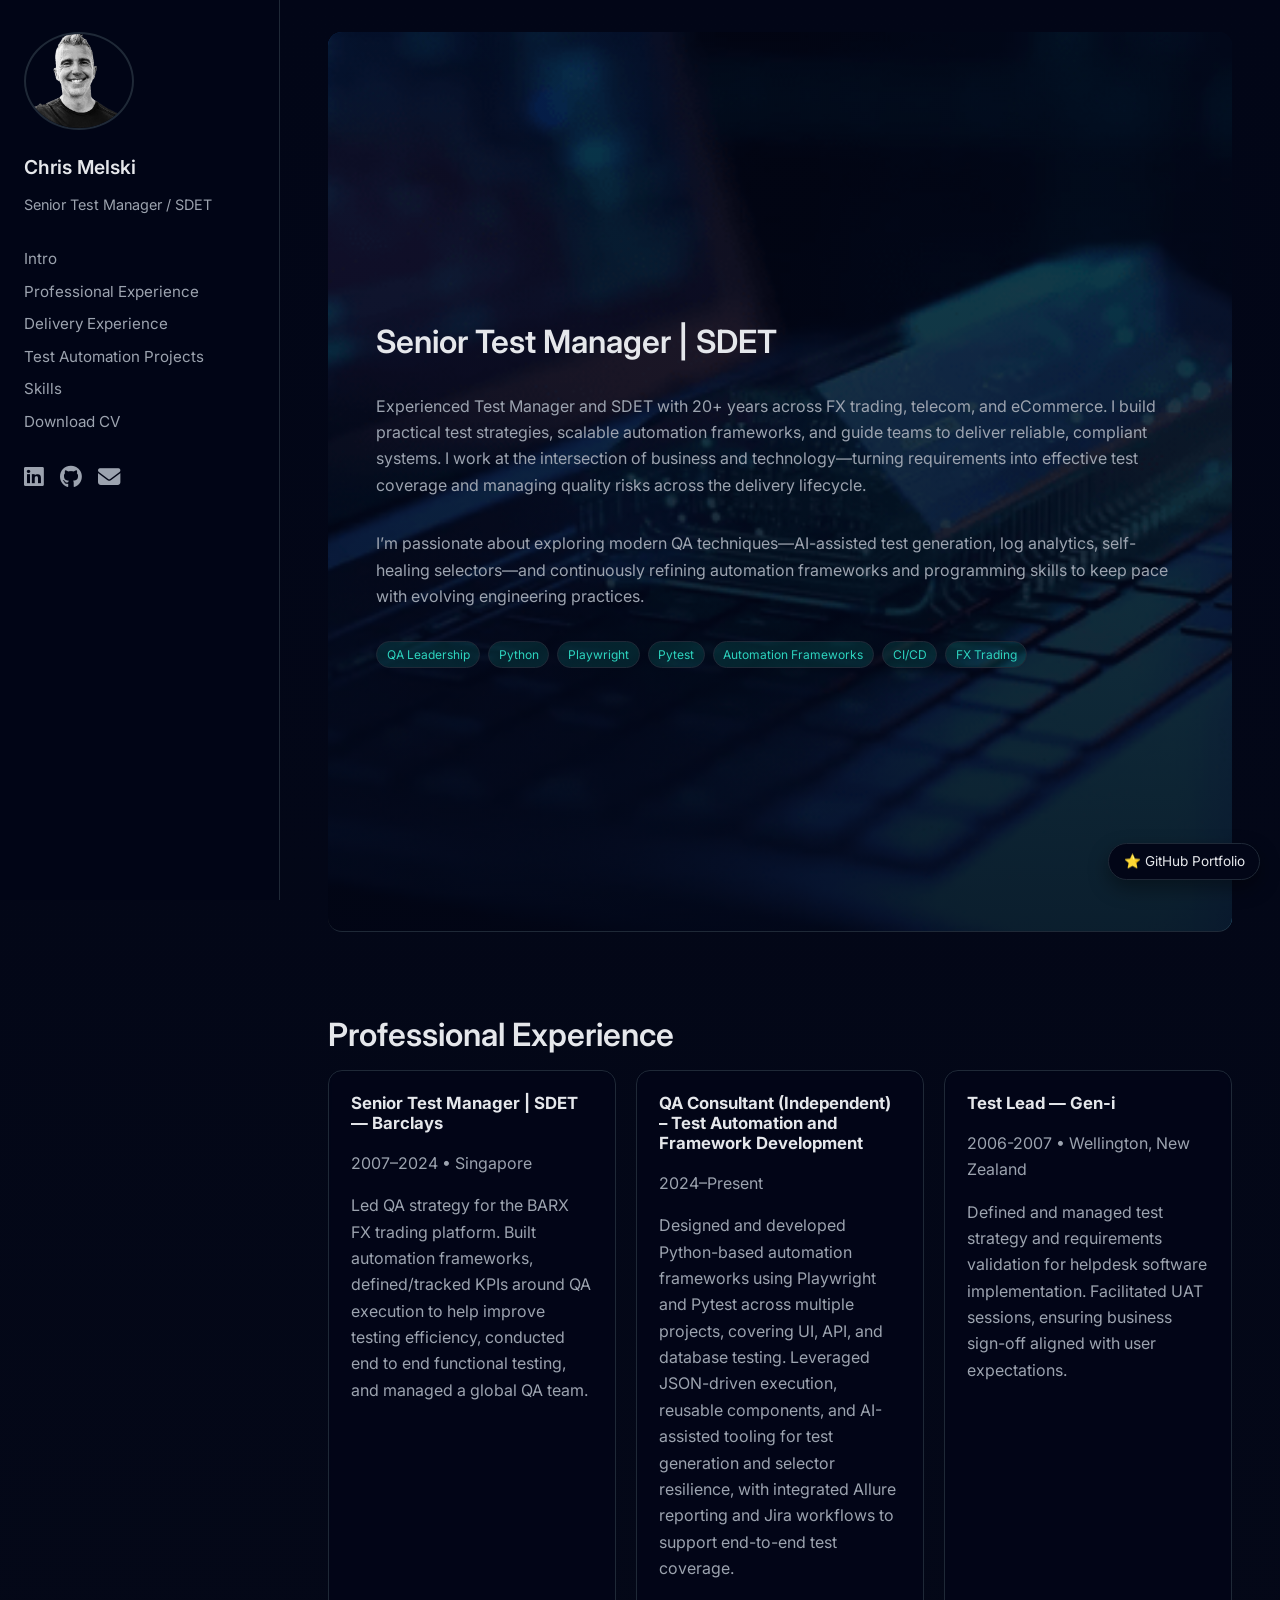
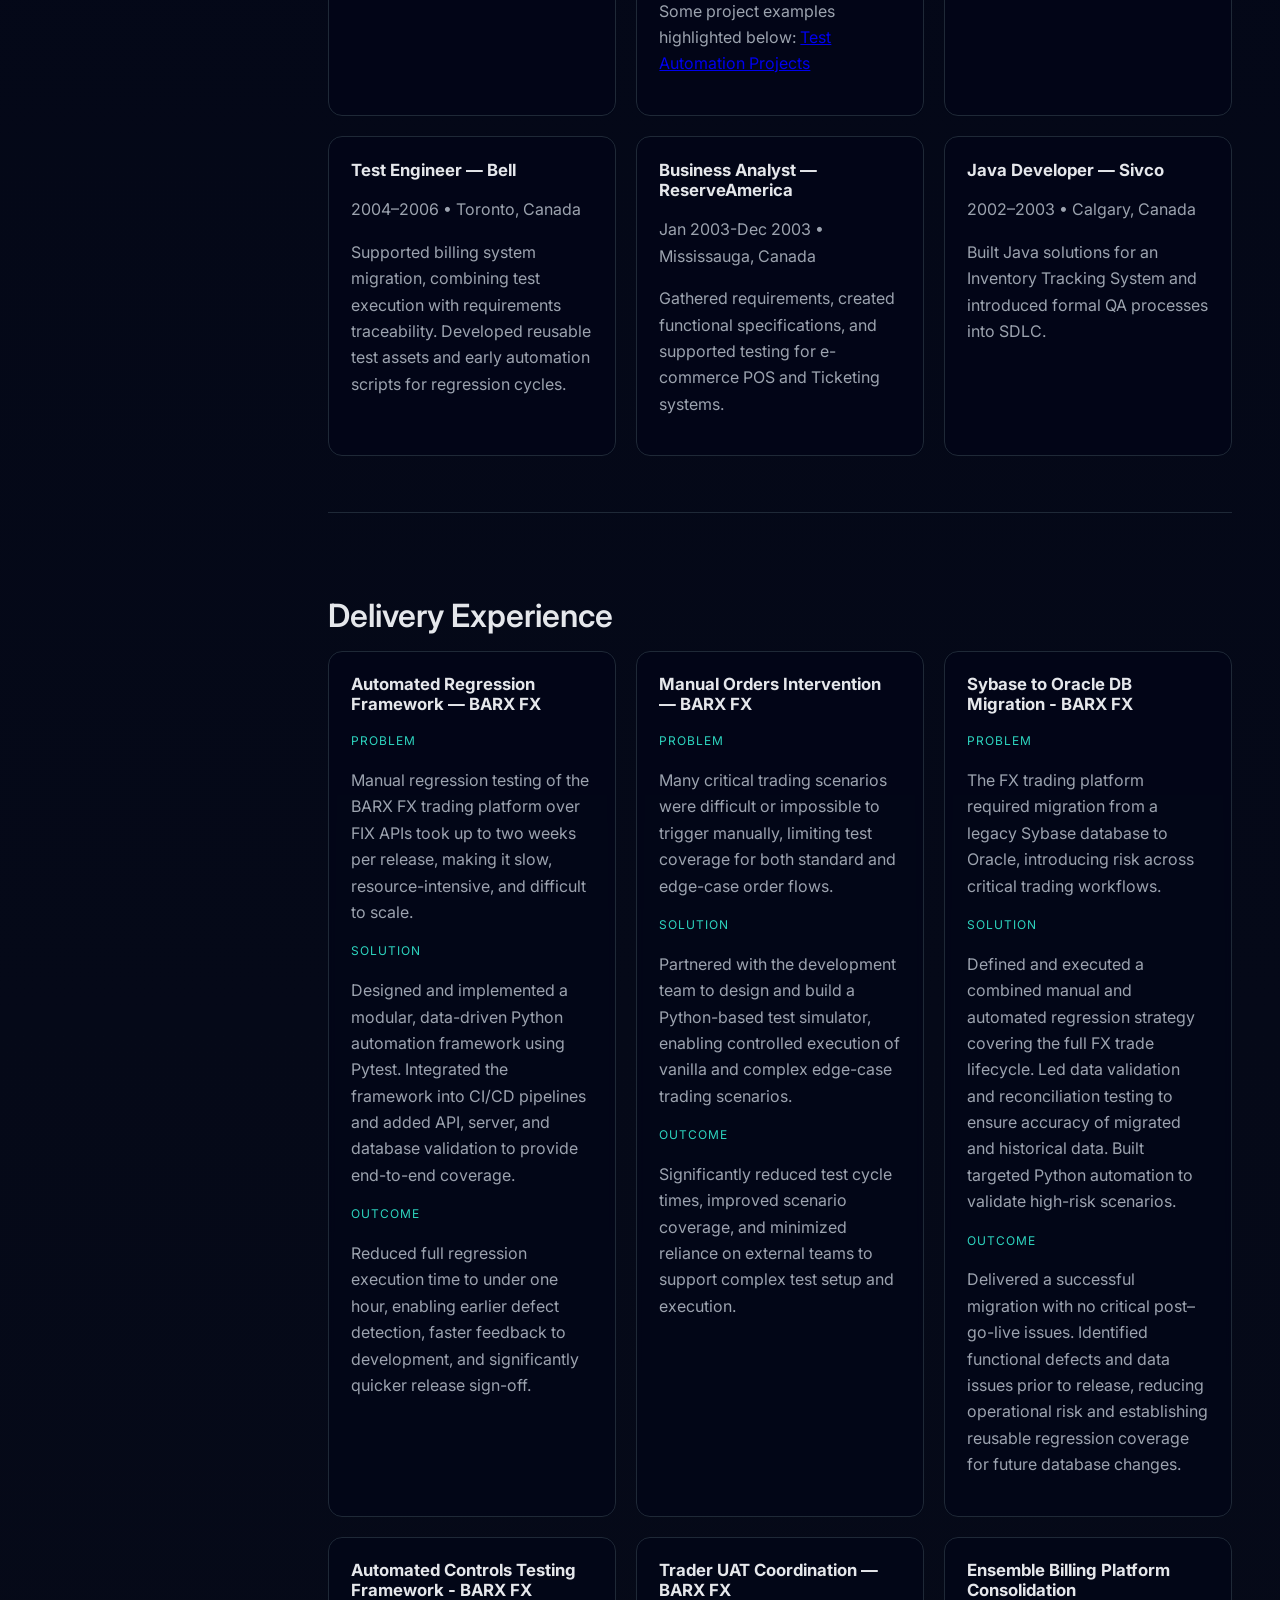
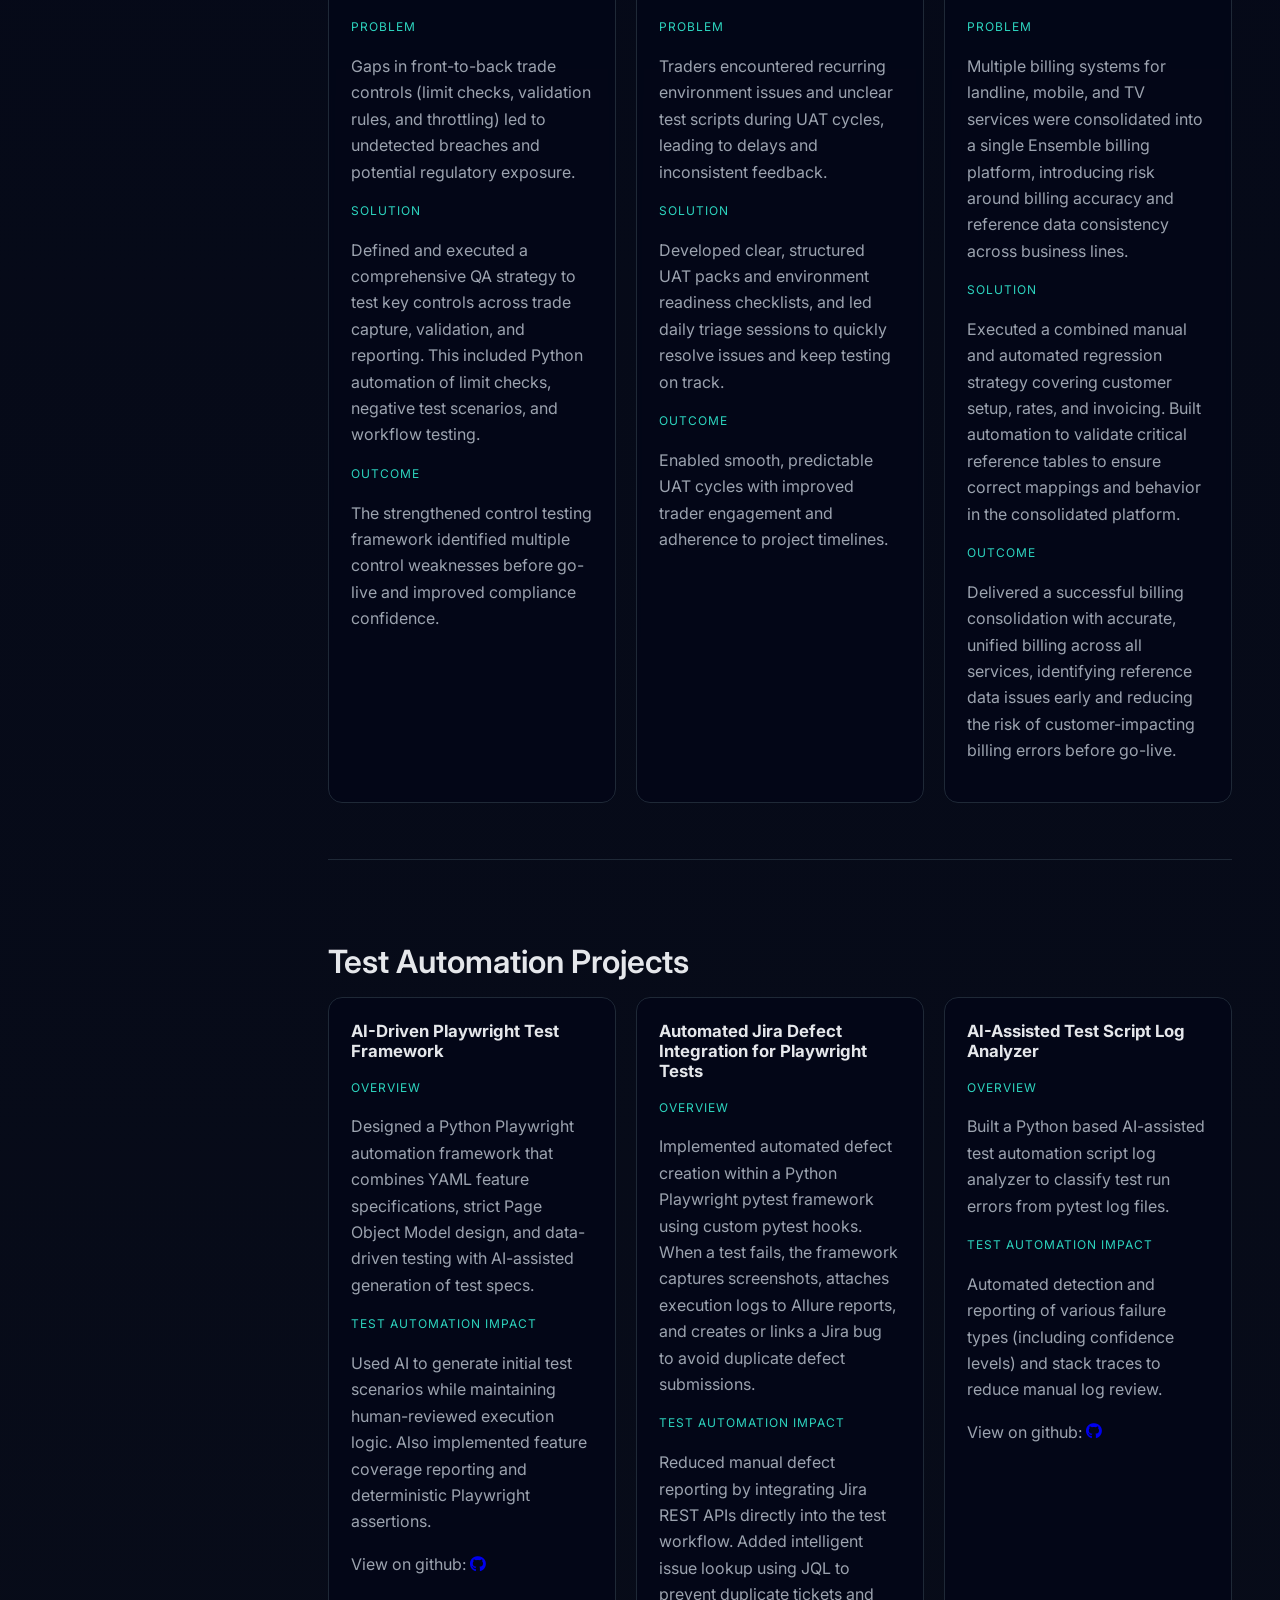
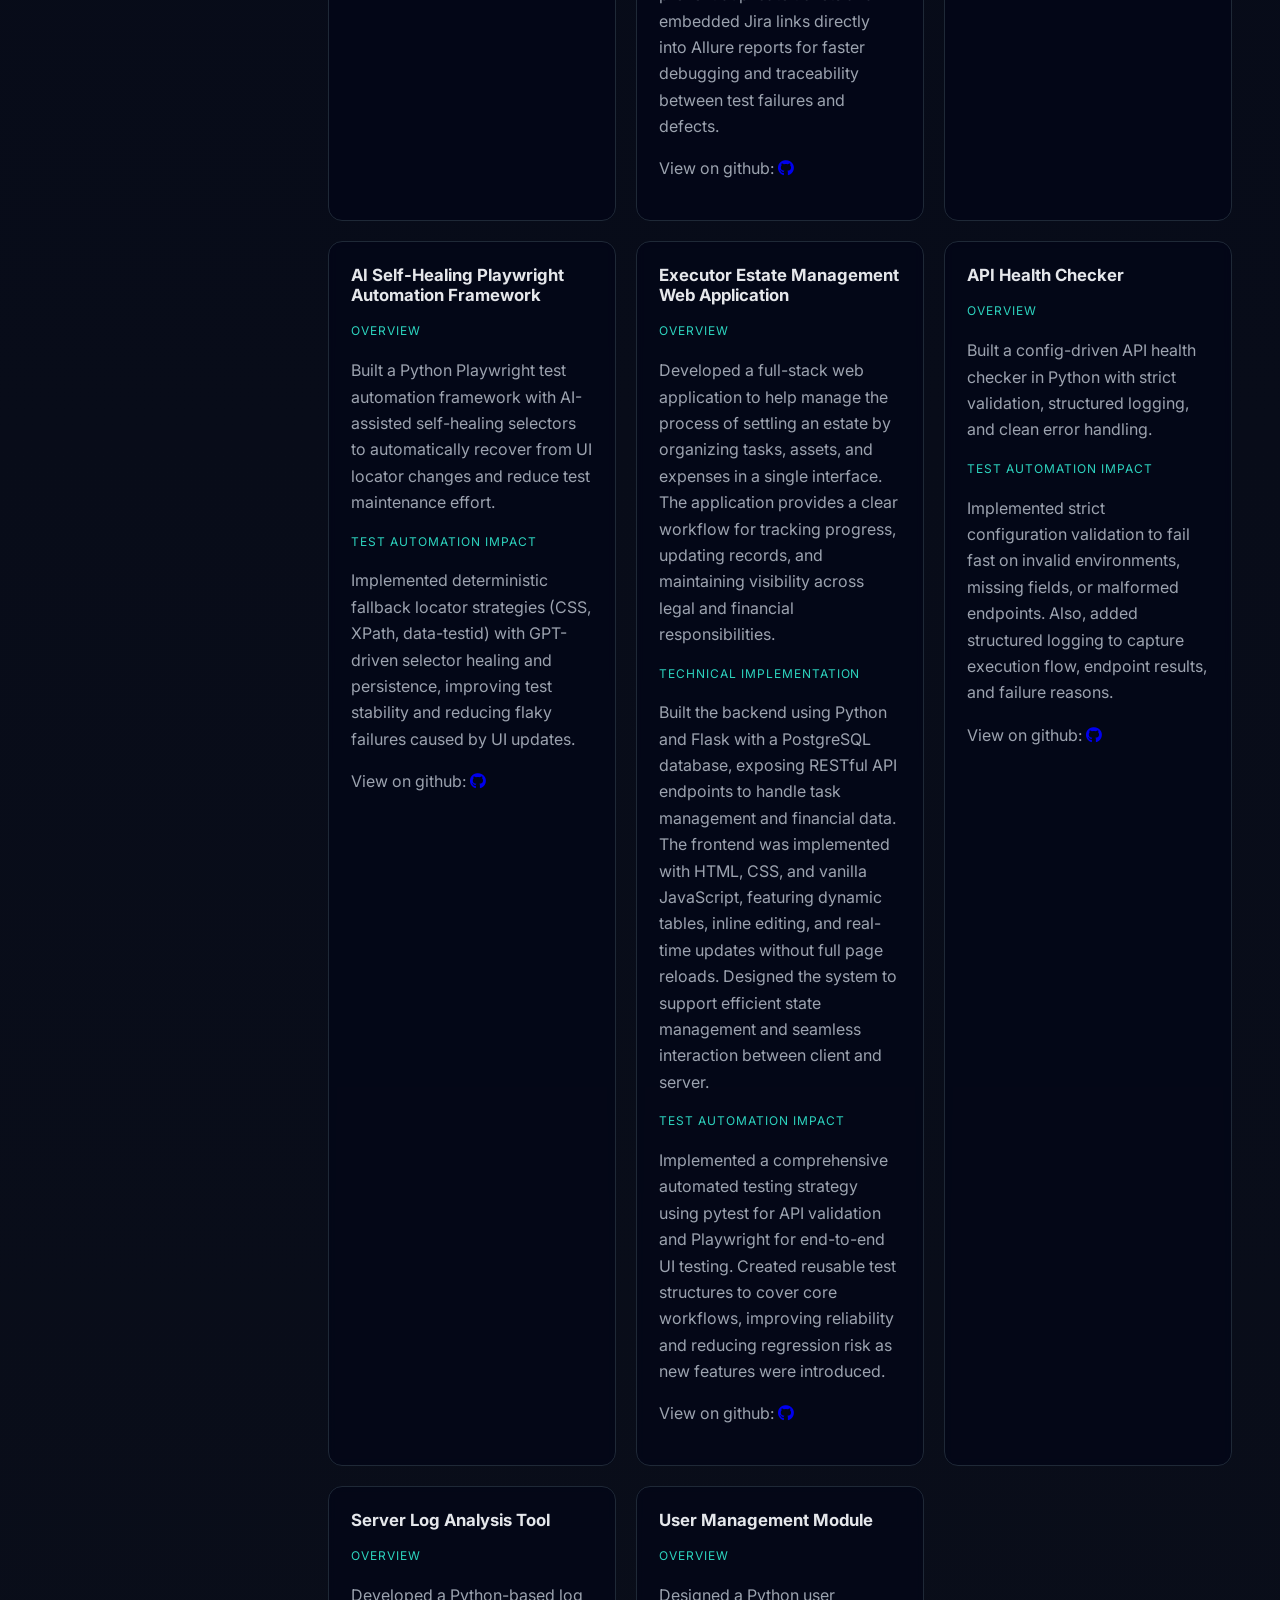
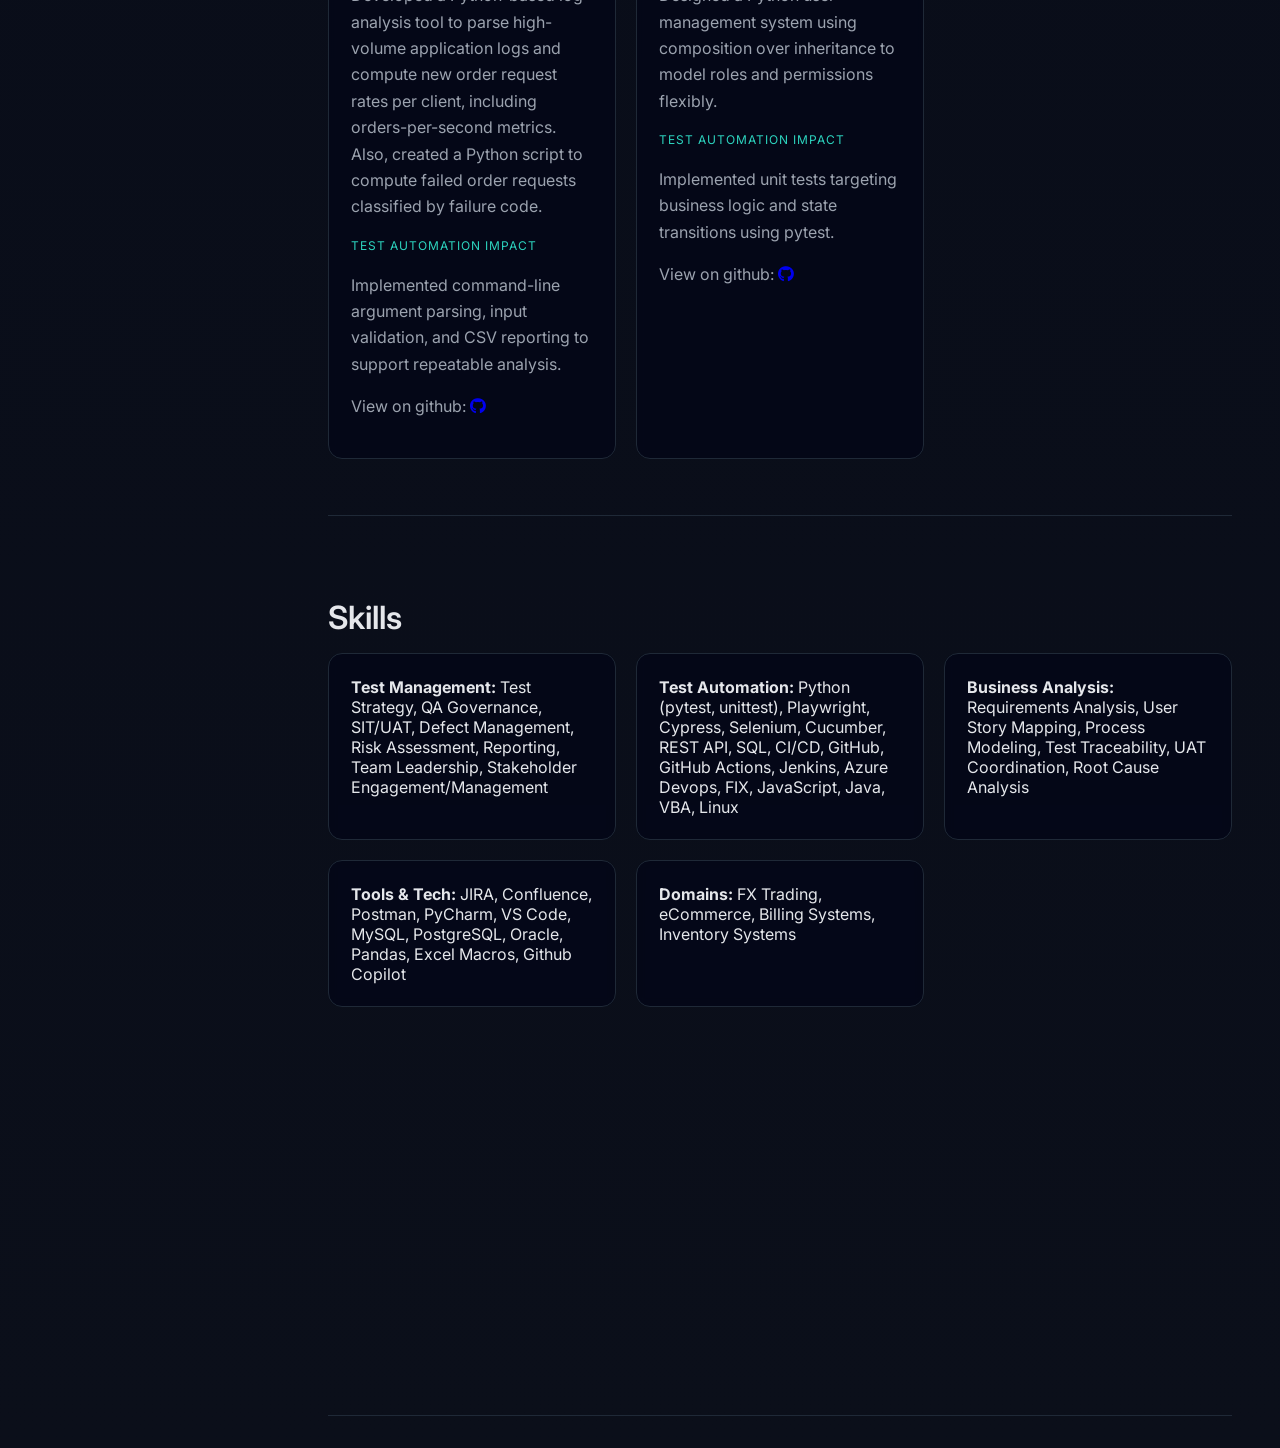
==== commit 6bd2048e: "updated info and cv" ====
--- a/index.html
+++ b/index.html
@@ -261,13 +261,10 @@
     <!-- Intro -->
     <section id="intro" class="panel hero-panel">
       <h2>Senior Test Manager | SDET</h2>
-      <p>Experienced Test Manager and SDET with 20+ years of experience across FX trading, telecom, and eCommerce. I focus on building practical test strategies, scalable automation frameworks, and guiding teams to
-        deliver reliable, compliant systems. I enjoy working at the intersection of business and technology—translating requirements into effective
-        test coverage and helping teams manage quality risks across the delivery lifecycle.</p>
-      <p>
-        Outside of work, I enjoy experimenting with modern QA techniques through personal projects, such as AI-assisted test generation, log analysis, and self-healing selectors in Playwright. I also enjoy refining my automation framework and programming skills,
-        and learning new tools to keep up with evolving testing and engineering practices.
-            </p>
+      <p>Experienced Test Manager and SDET with 20+ years across FX trading, telecom, and eCommerce. I build practical test strategies, scalable automation frameworks, and guide teams to deliver reliable, compliant systems. I work at the intersection of business and technology—turning requirements into effective test coverage and managing quality risks across the delivery lifecycle.
+      </p>
+      <p>I’m passionate about exploring modern QA techniques—AI-assisted test generation, log analytics, self-healing selectors—and continuously refining automation frameworks and programming skills to keep pace with evolving engineering practices.
+      </p>
       <div class="badges">
           <span class="badge">QA Leadership</span>
         <span class="badge">Python</span>
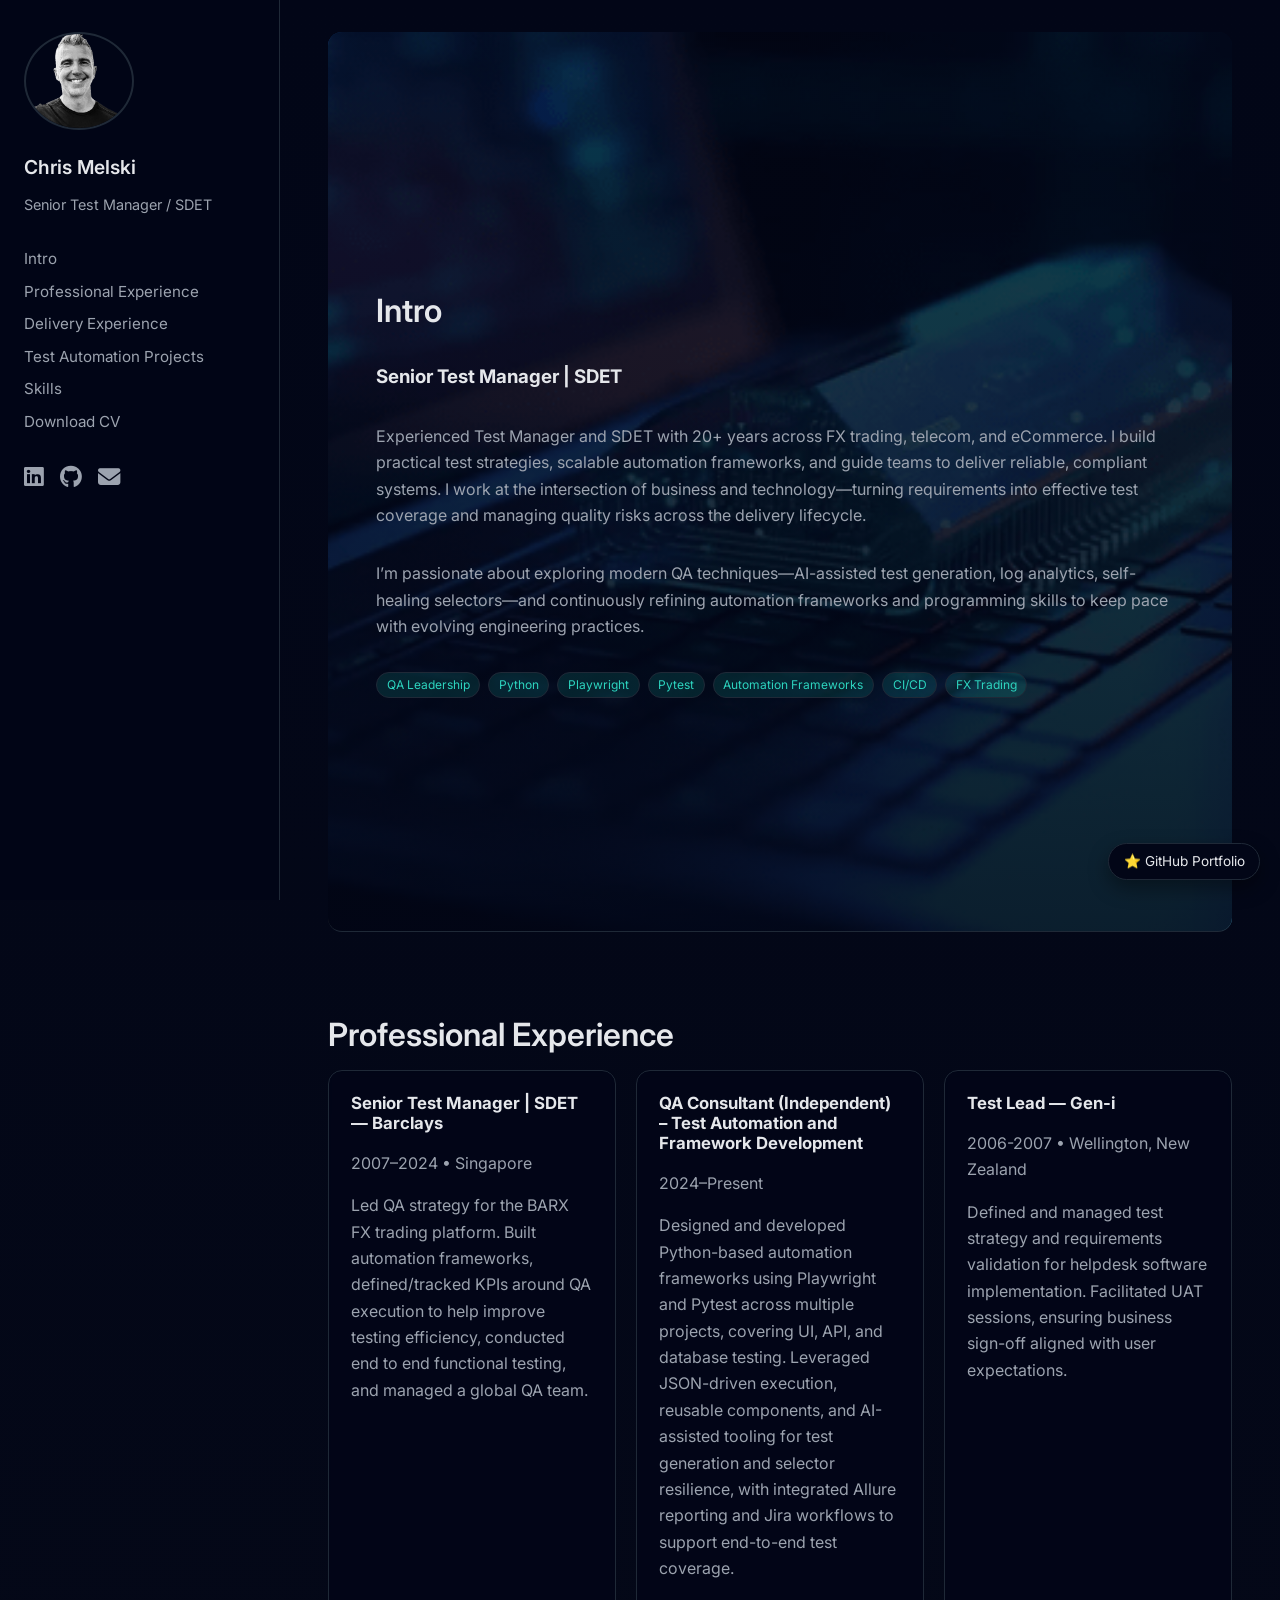
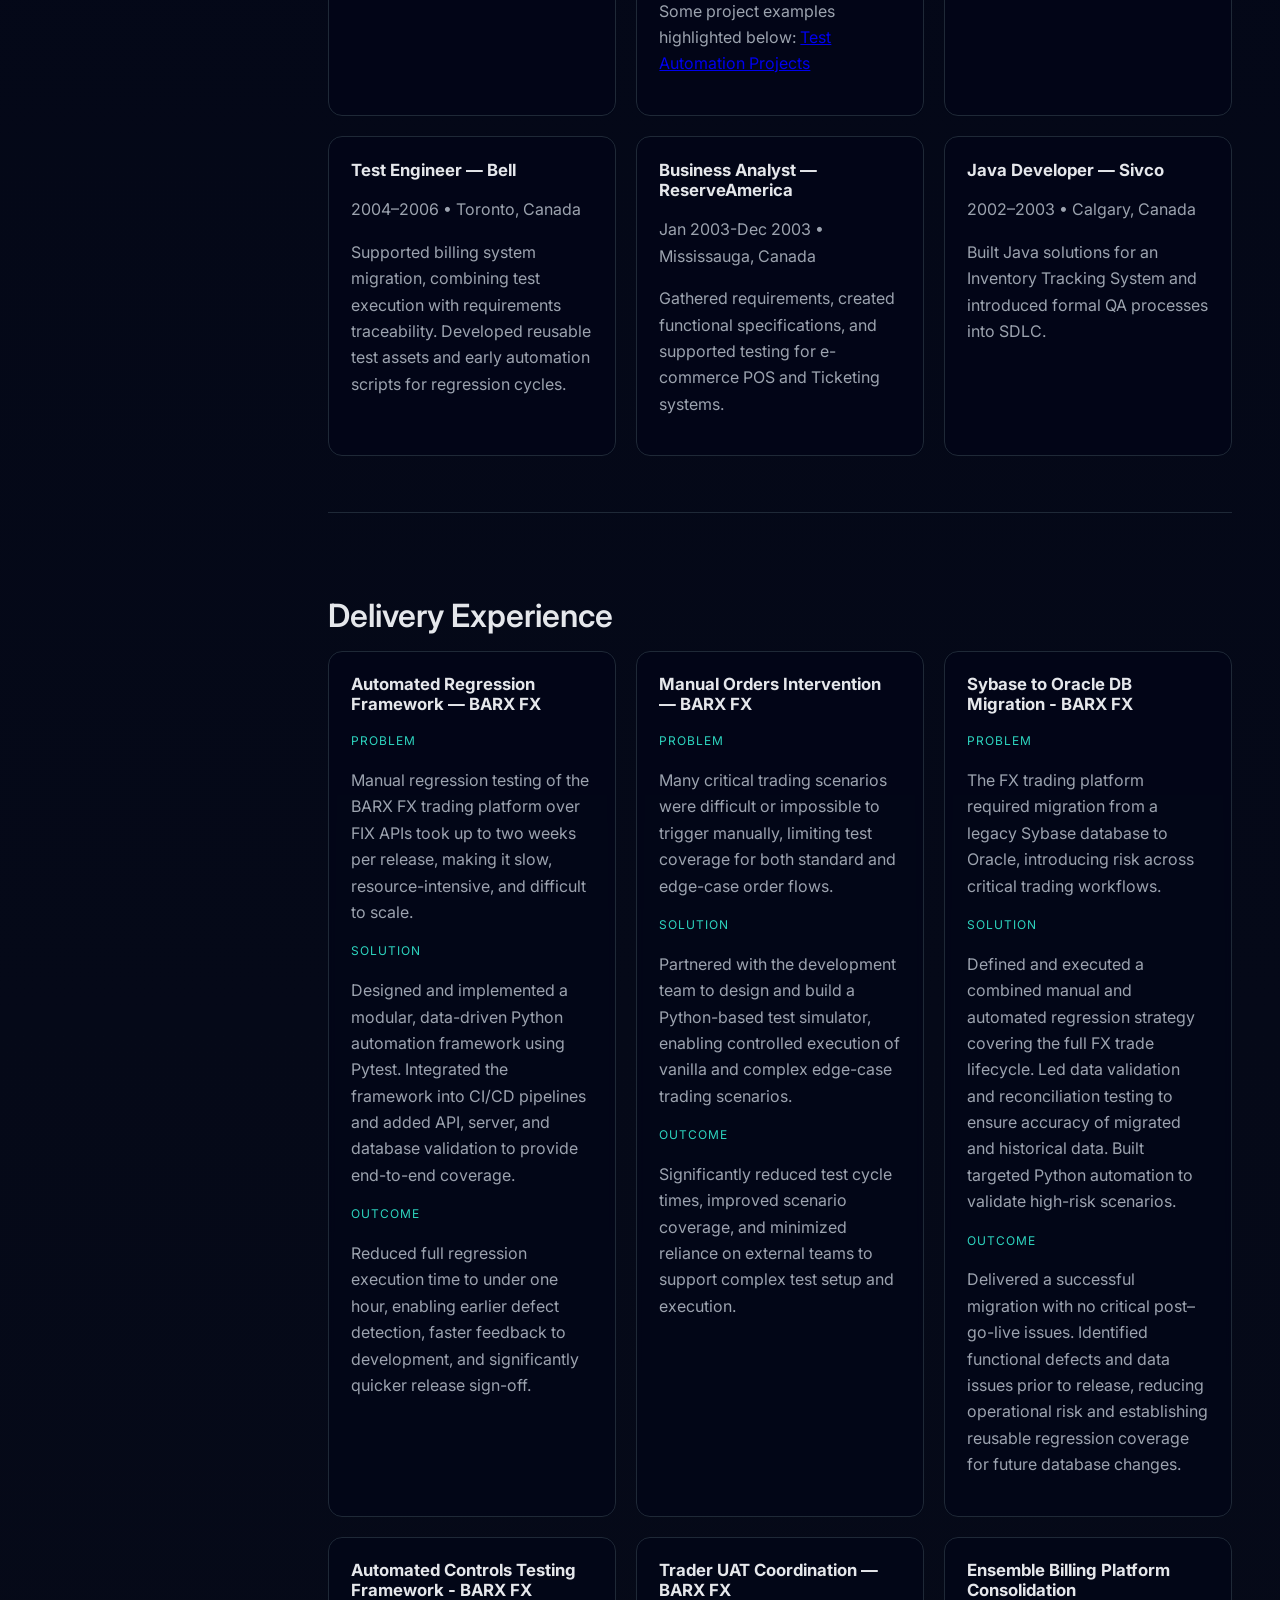
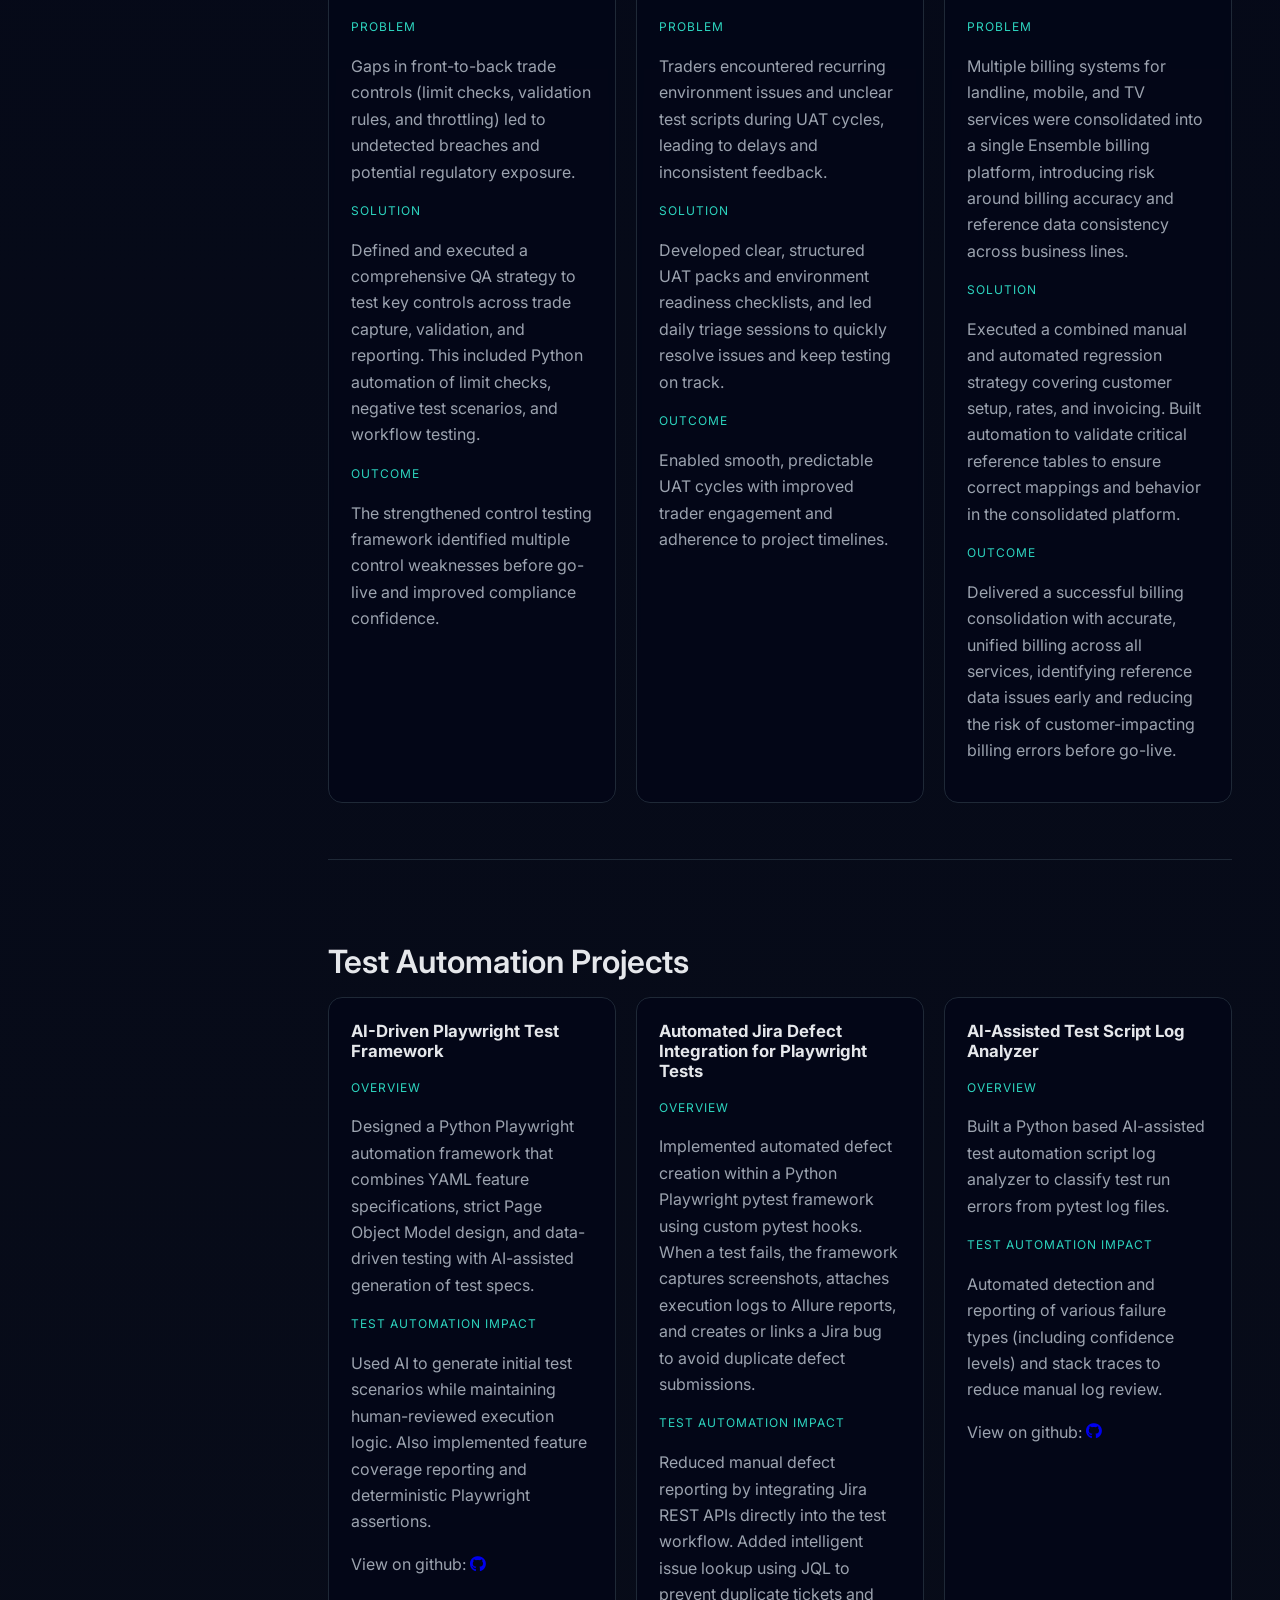
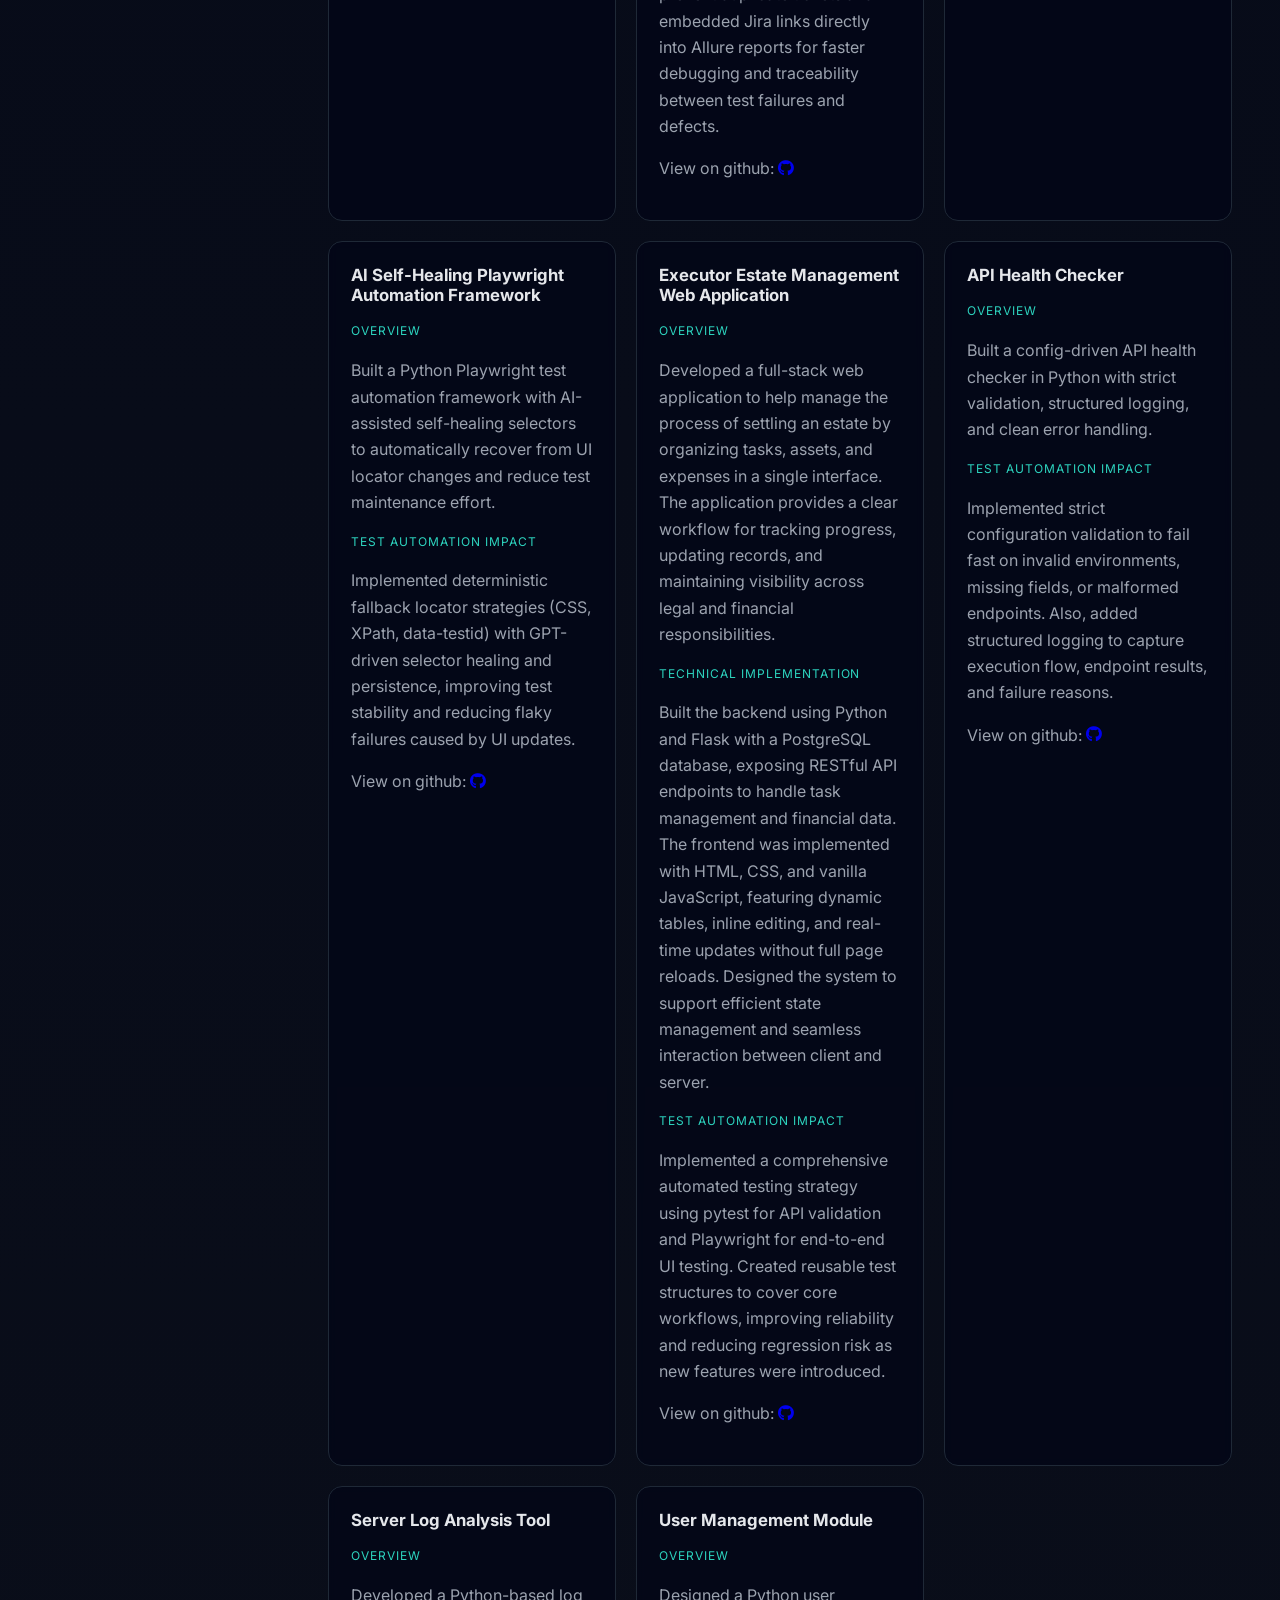
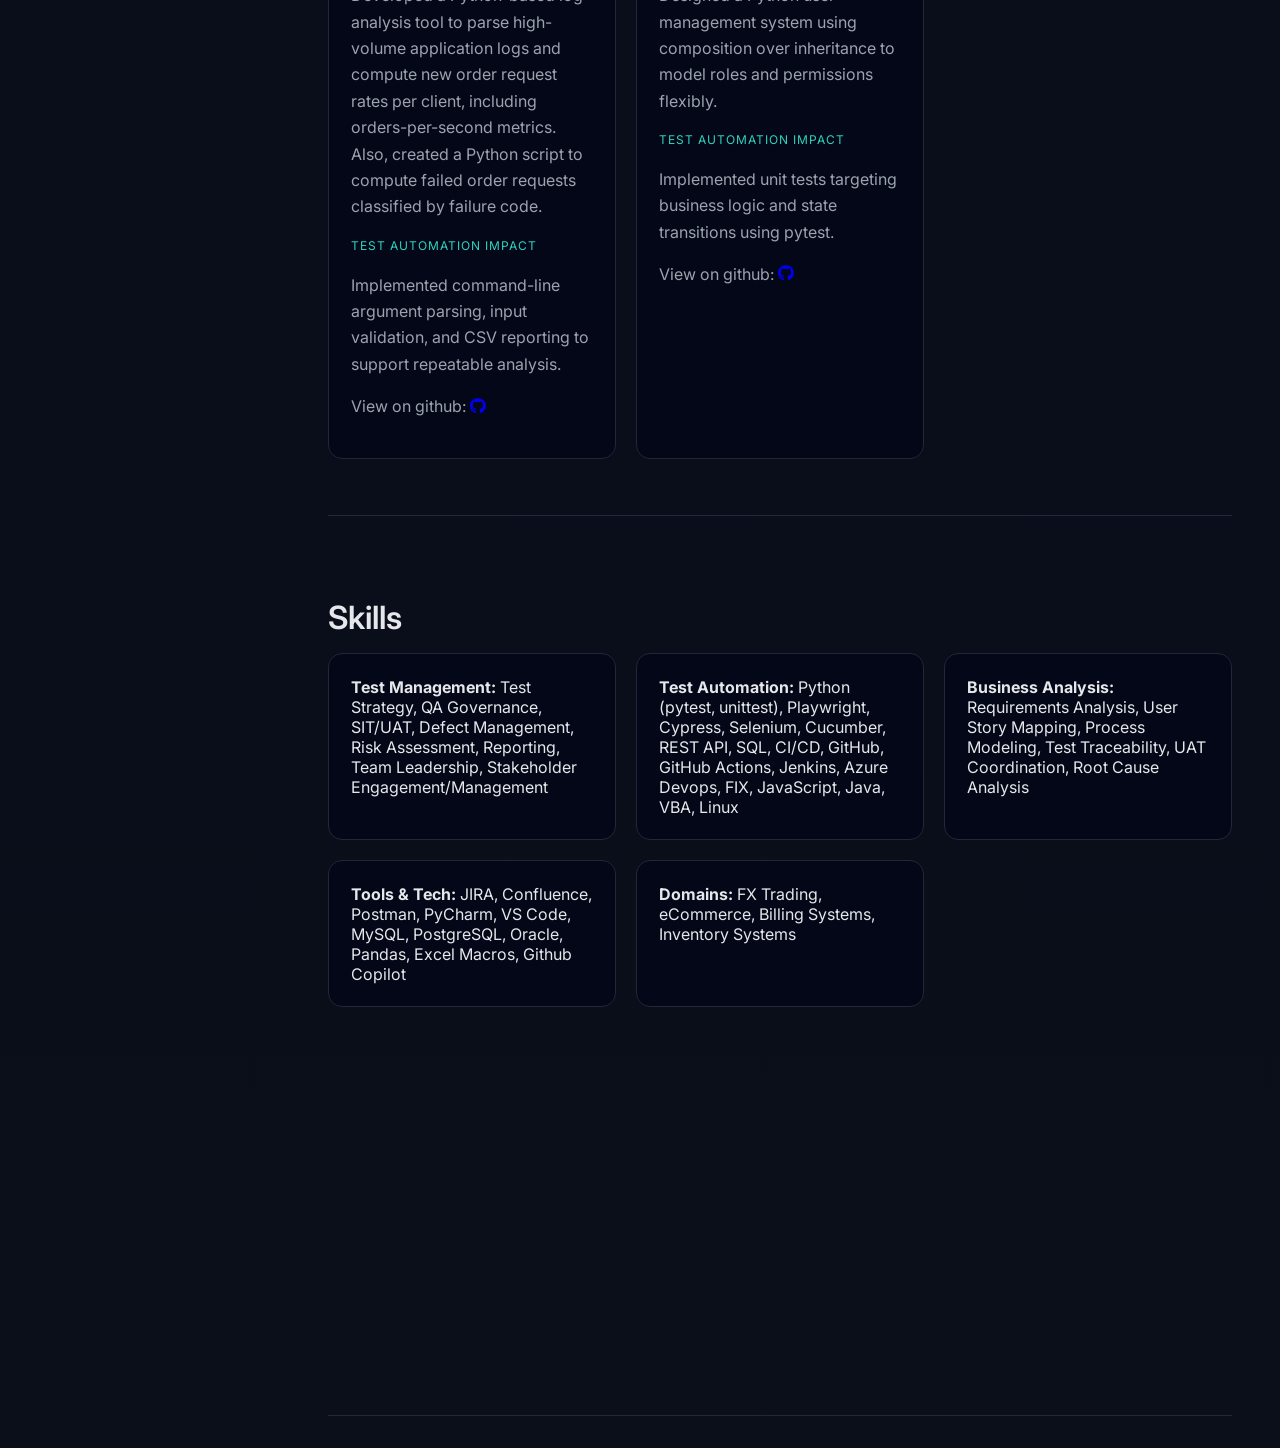
==== commit 9da98b83: "added playwright tests" ====
--- a/index.html
+++ b/index.html
@@ -260,7 +260,8 @@
 
     <!-- Intro -->
     <section id="intro" class="panel hero-panel">
-      <h2>Senior Test Manager | SDET</h2>
+      <h2>Intro</h2>
+        <h3>Senior Test Manager | SDET</h3>
       <p>Experienced Test Manager and SDET with 20+ years across FX trading, telecom, and eCommerce. I build practical test strategies, scalable automation frameworks, and guide teams to deliver reliable, compliant systems. I work at the intersection of business and technology—turning requirements into effective test coverage and managing quality risks across the delivery lifecycle.
       </p>
       <p>I’m passionate about exploring modern QA techniques—AI-assisted test generation, log analytics, self-healing selectors—and continuously refining automation frameworks and programming skills to keep pace with evolving engineering practices.
@@ -511,7 +512,7 @@
 
   <p>
     View on github:
-    <a href="https://github.com/cmelski/estate-management-system" target="_blank">
+    <a href="https://github.com/cmelski/ems" target="_blank">
       <i class="fab fa-github"></i>
     </a>
   </p>
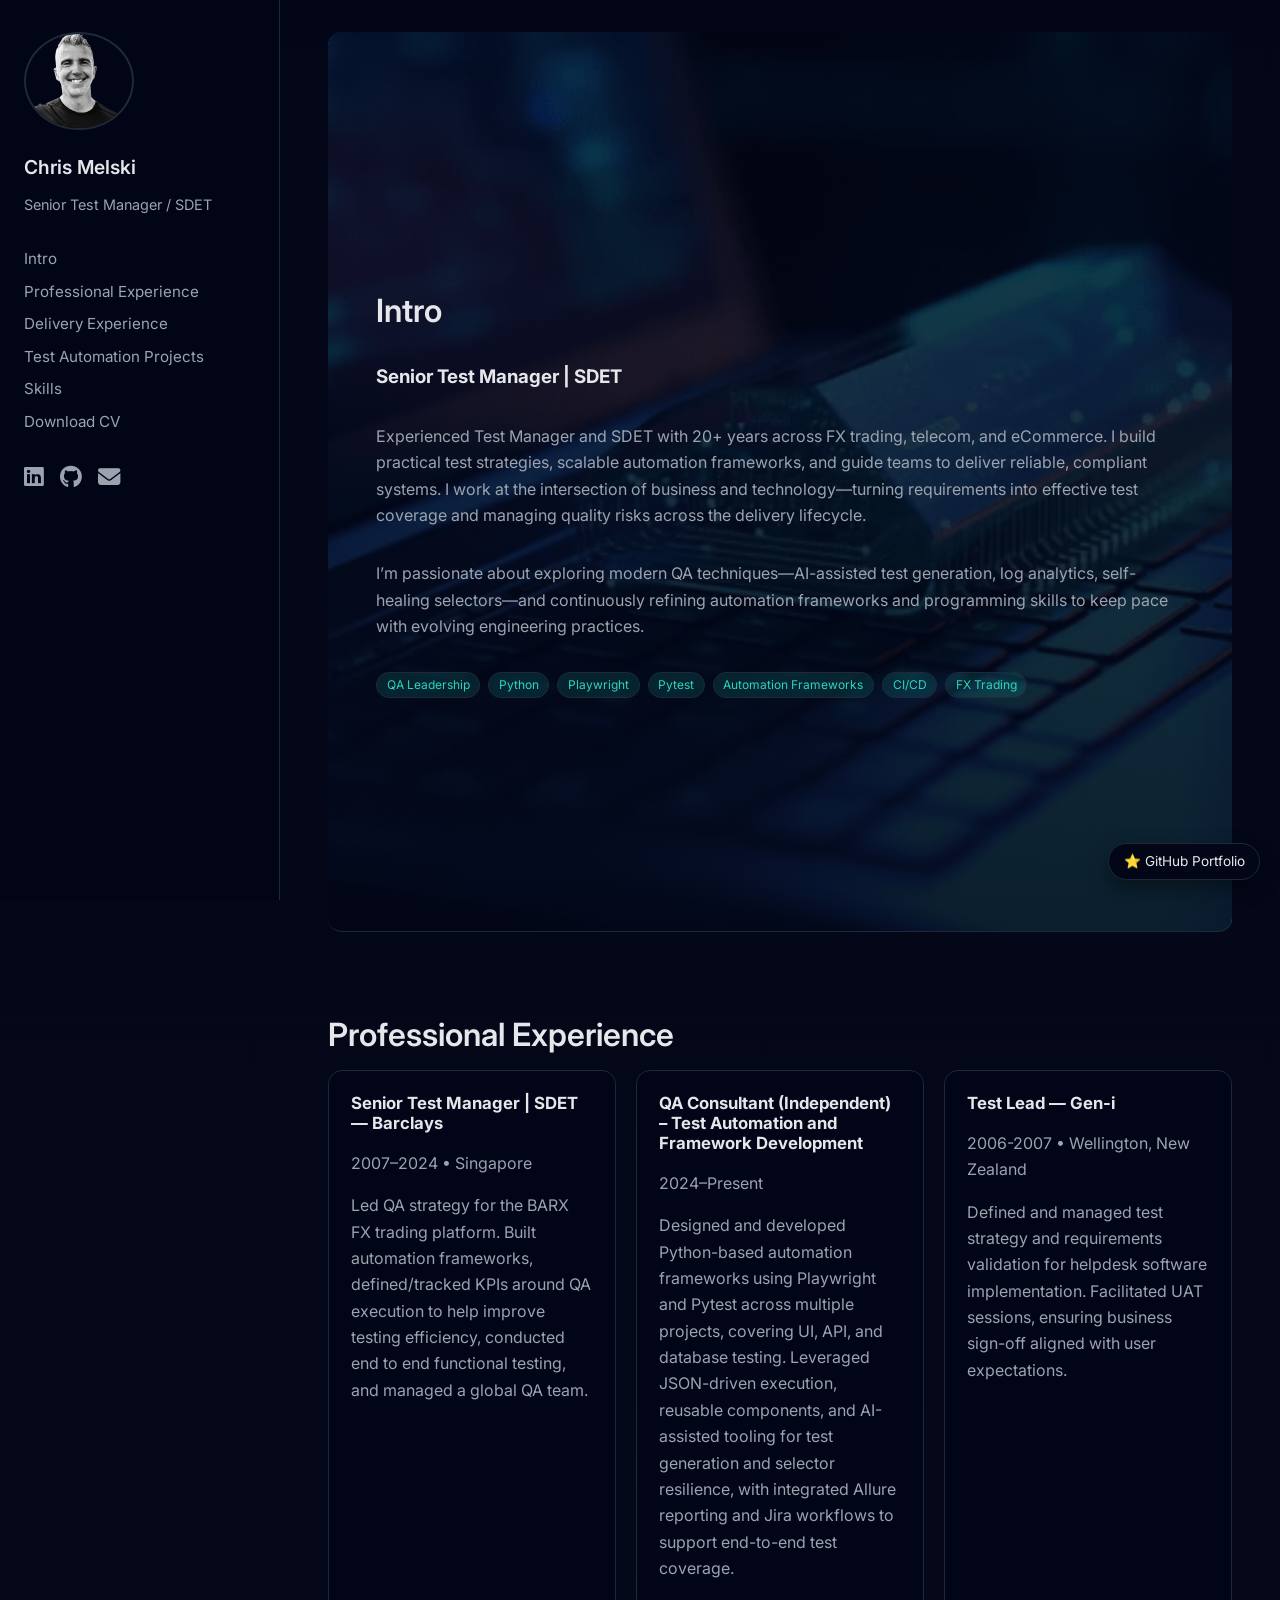
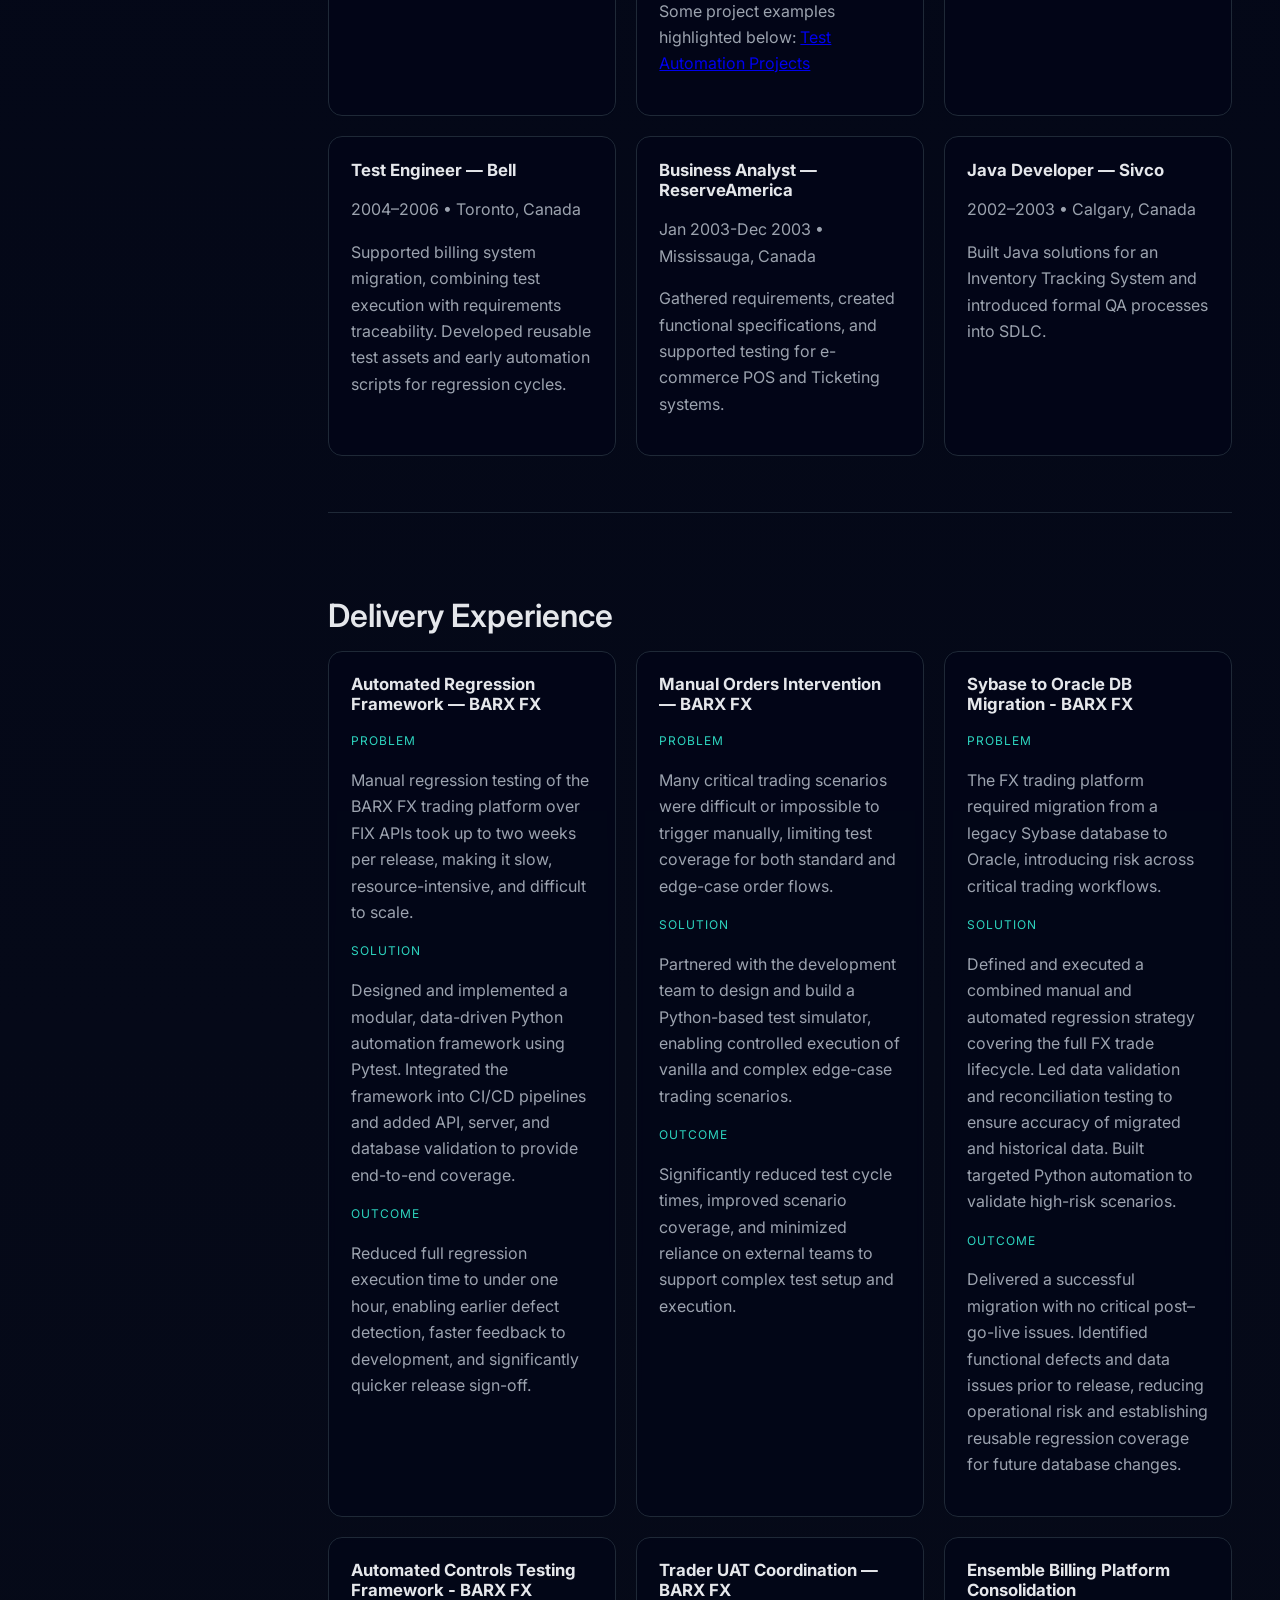
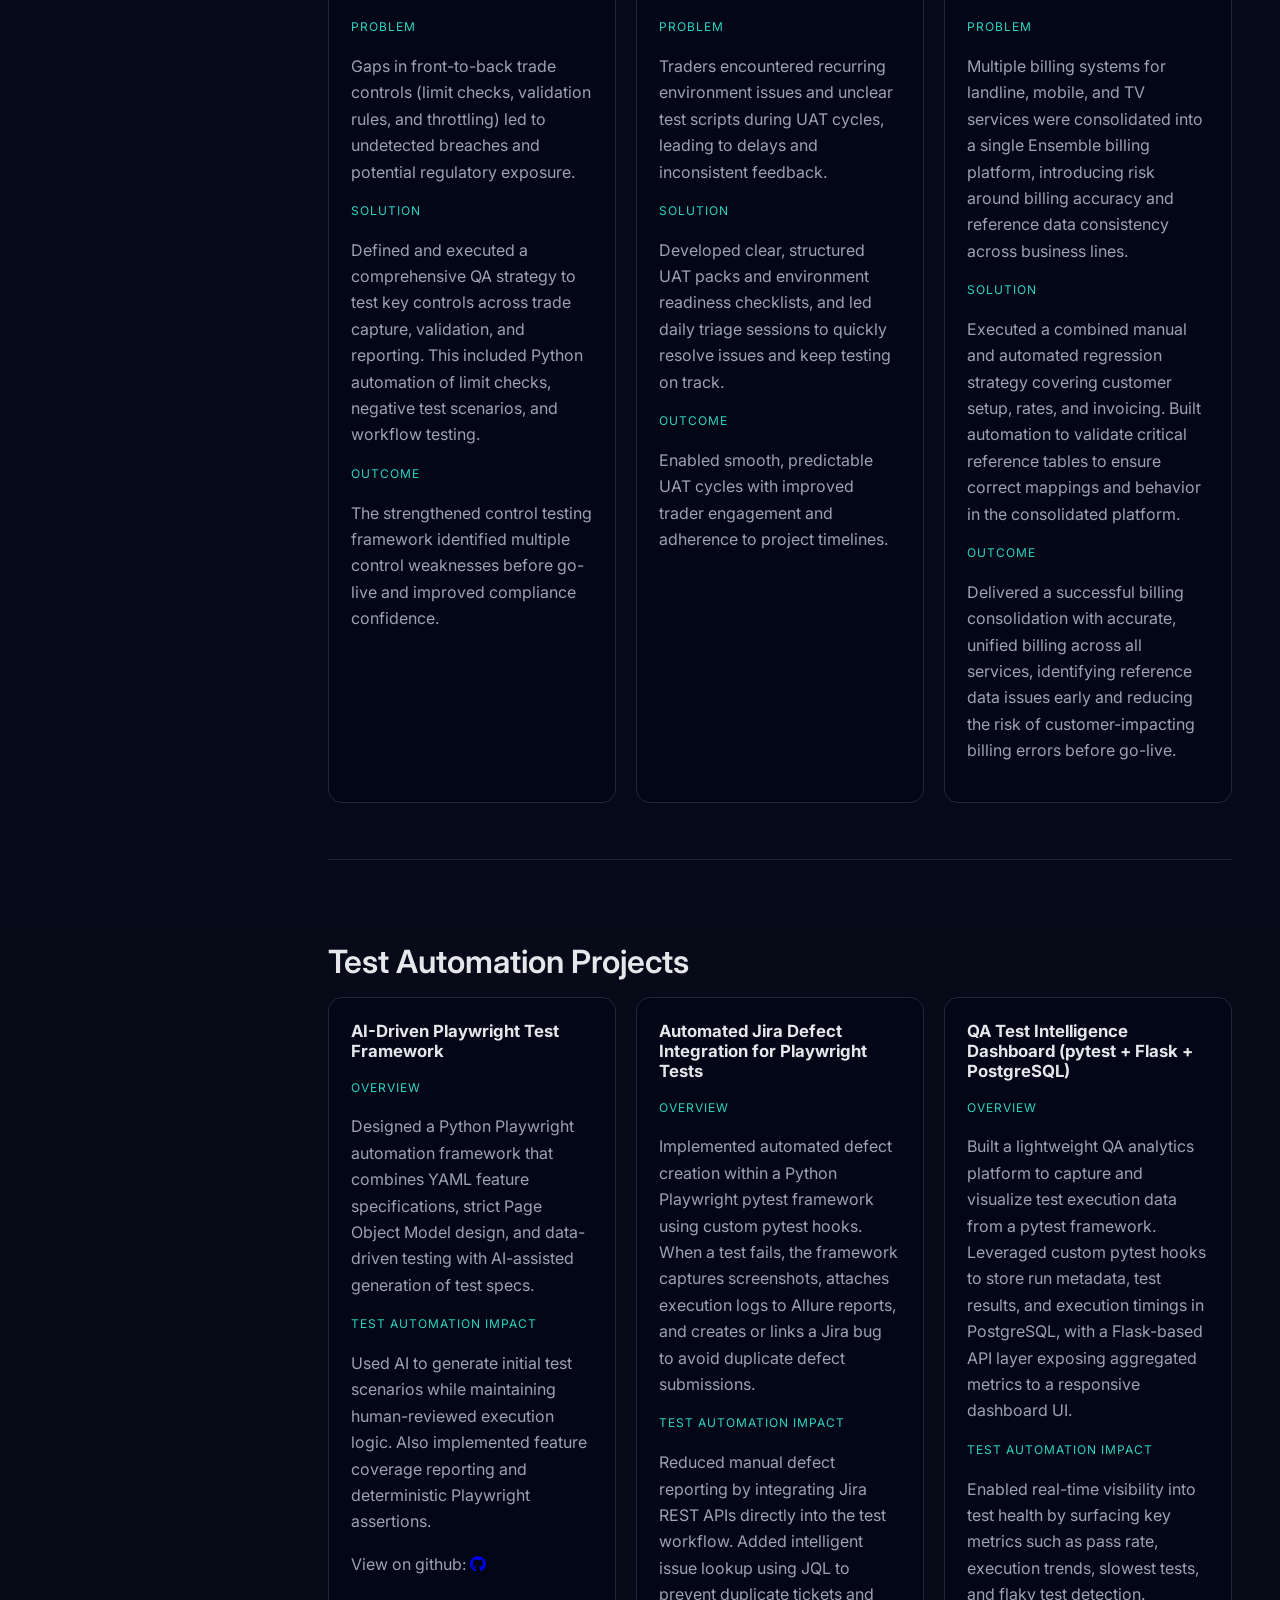
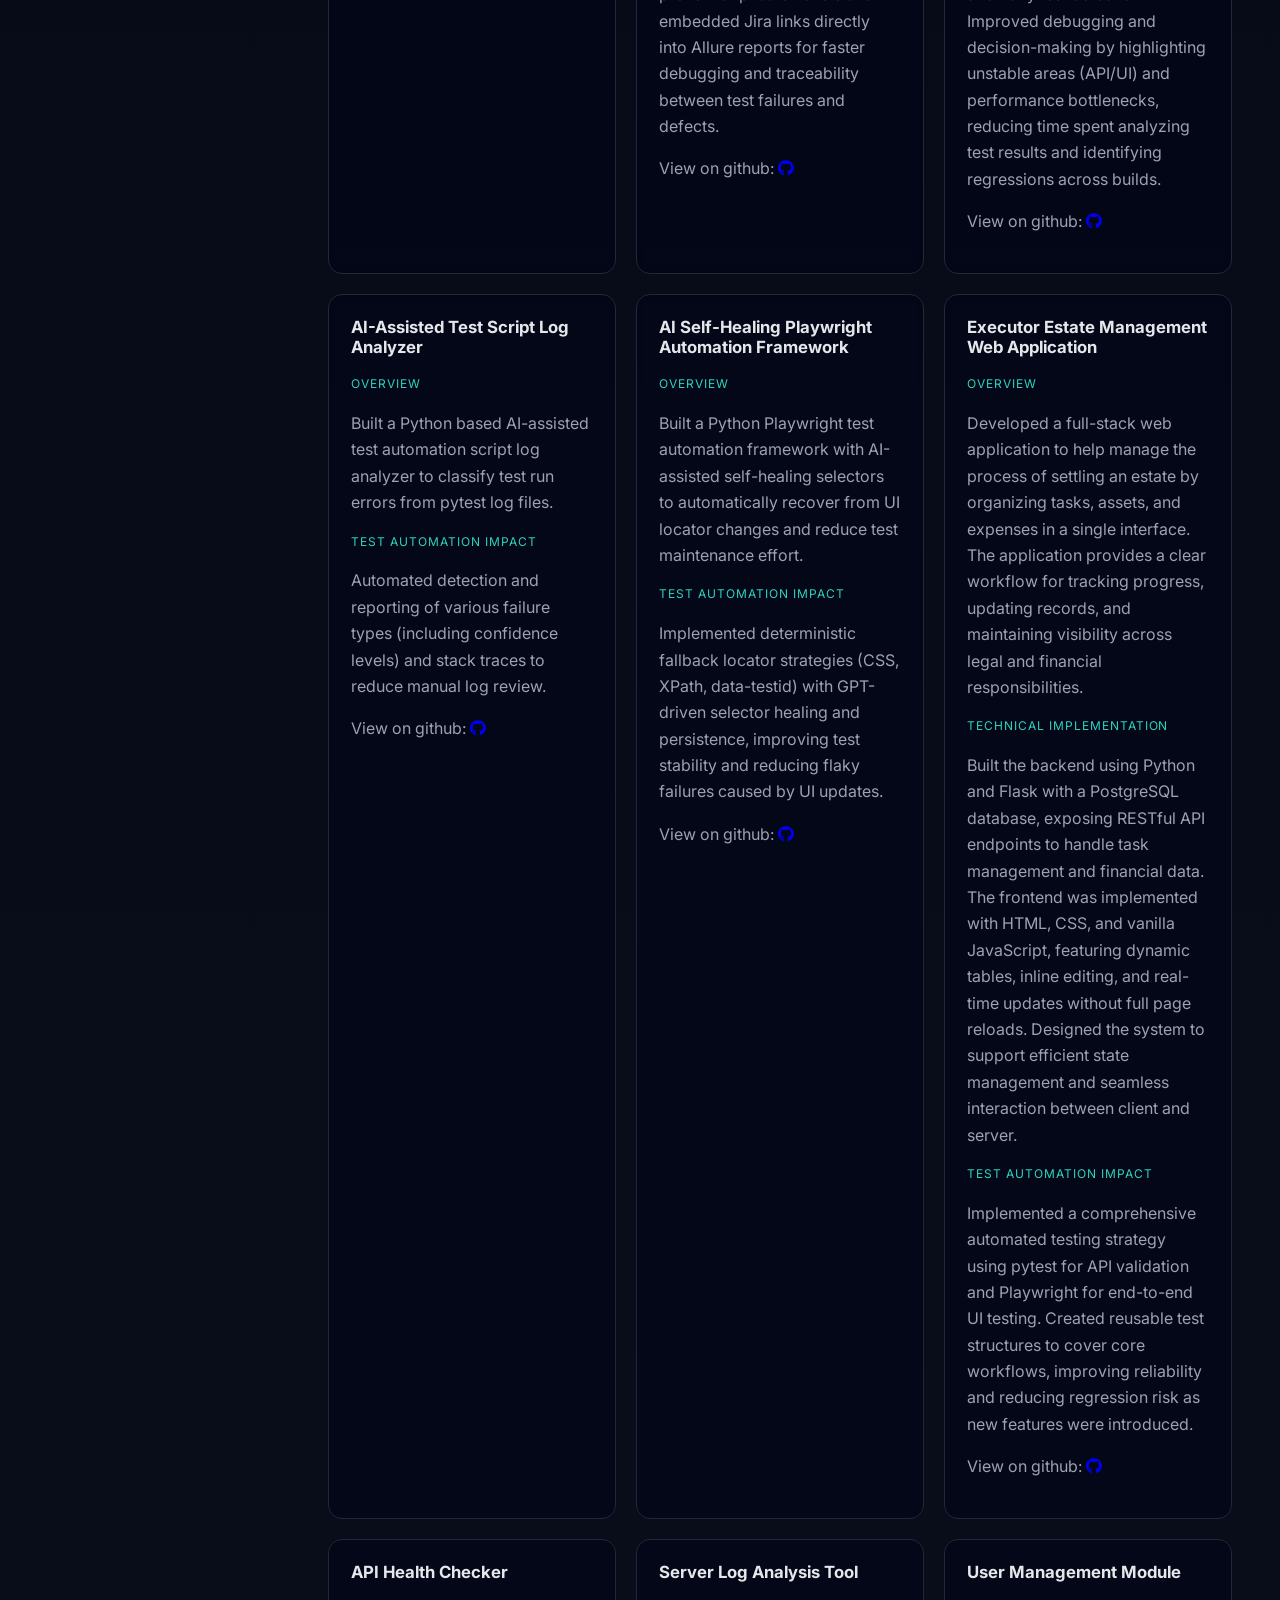
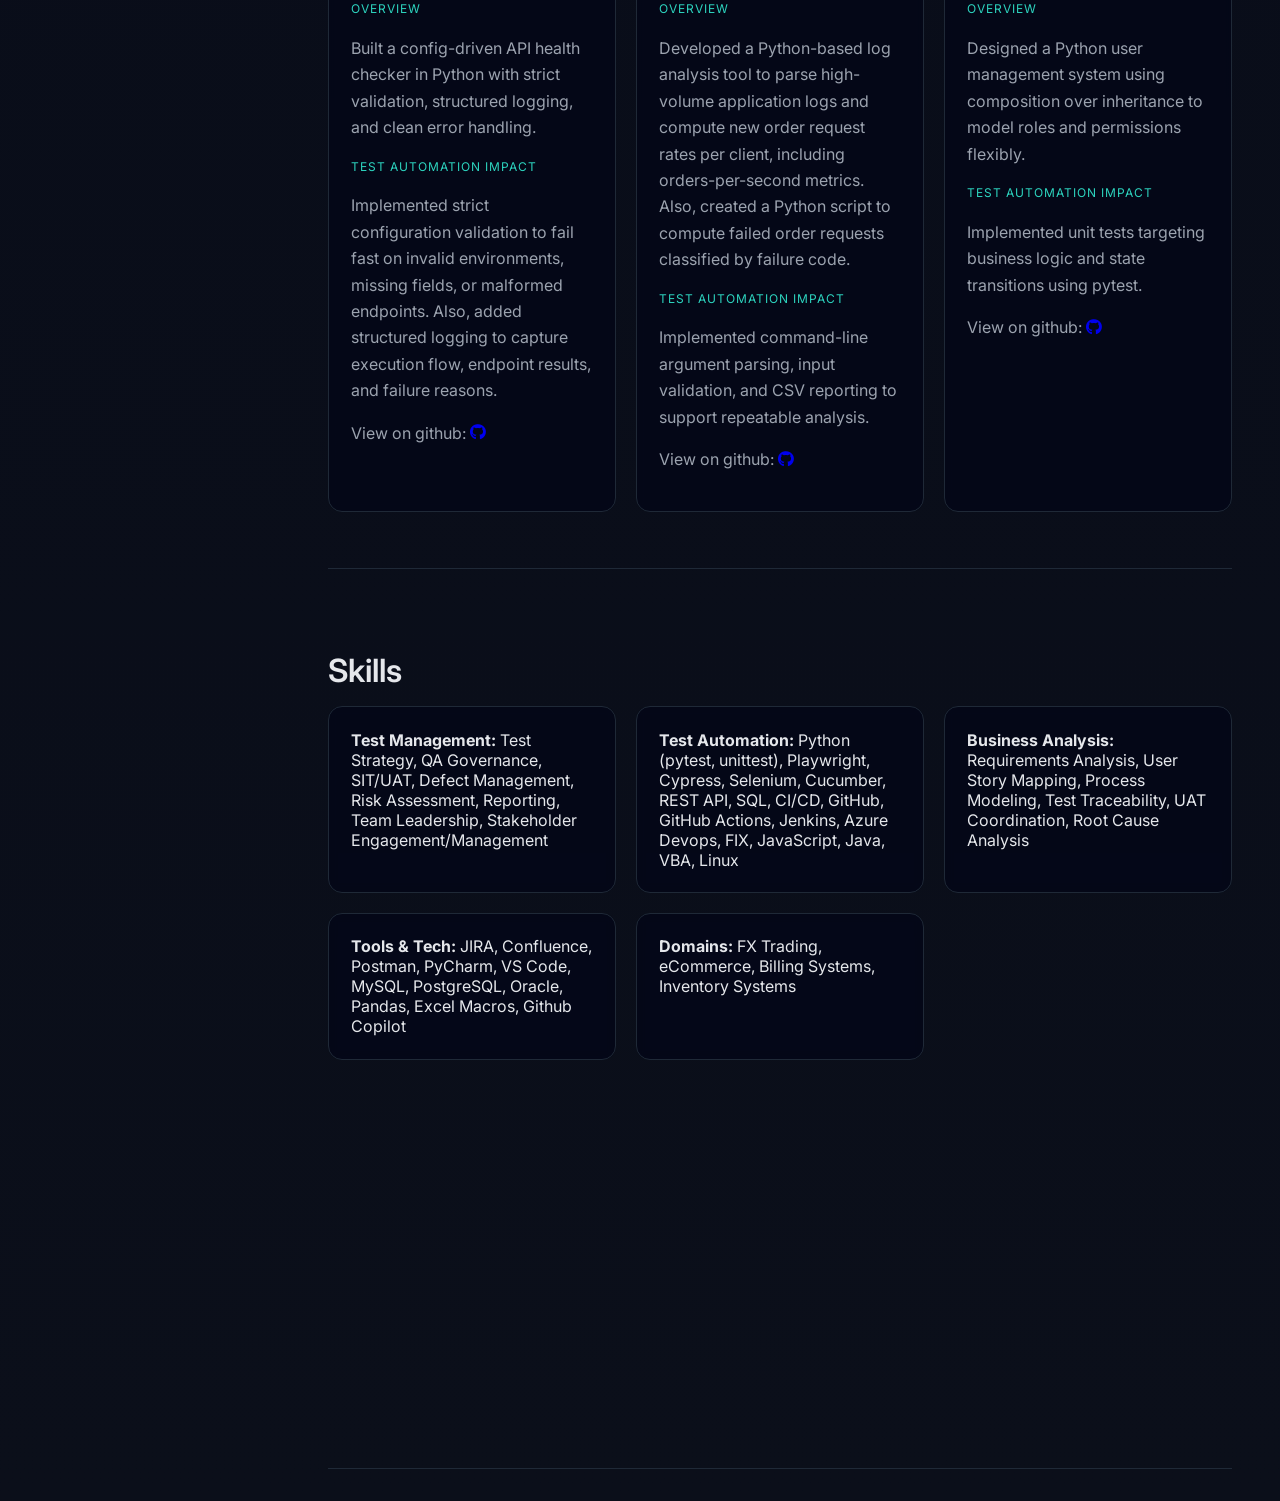
==== commit 9eed5187: "updated automation project" ====
--- a/index.html
+++ b/index.html
@@ -468,6 +468,18 @@
                     <i class="fab fa-github"></i>
                 </a></p>
         </div>
+          <div class="card">
+          <h3>QA Test Intelligence Dashboard (pytest + Flask + PostgreSQL)</h3>
+         <p class="label">Overview</p>
+                <p>Built a lightweight QA analytics platform to capture and visualize test execution data from a pytest framework.
+    Leveraged custom pytest hooks to store run metadata, test results, and execution timings in PostgreSQL, with a Flask-based API layer exposing aggregated metrics to a responsive dashboard UI.</p>
+                <p class="label">Test Automation Impact</p>
+                <p>Enabled real-time visibility into test health by surfacing key metrics such as pass rate, execution trends, slowest tests, and flaky test detection.
+    Improved debugging and decision-making by highlighting unstable areas (API/UI) and performance bottlenecks, reducing time spent analyzing test results and identifying regressions across builds.</p>
+                <p>View on github: <a href="https://github.com/cmelski/test-automation-metrics-generator" target="_blank">
+                    <i class="fab fa-github"></i>
+                </a></p>
+        </div>
         <div class="card">
           <h3>AI-Assisted Test Script Log Analyzer</h3>
          <p class="label">Overview</p>
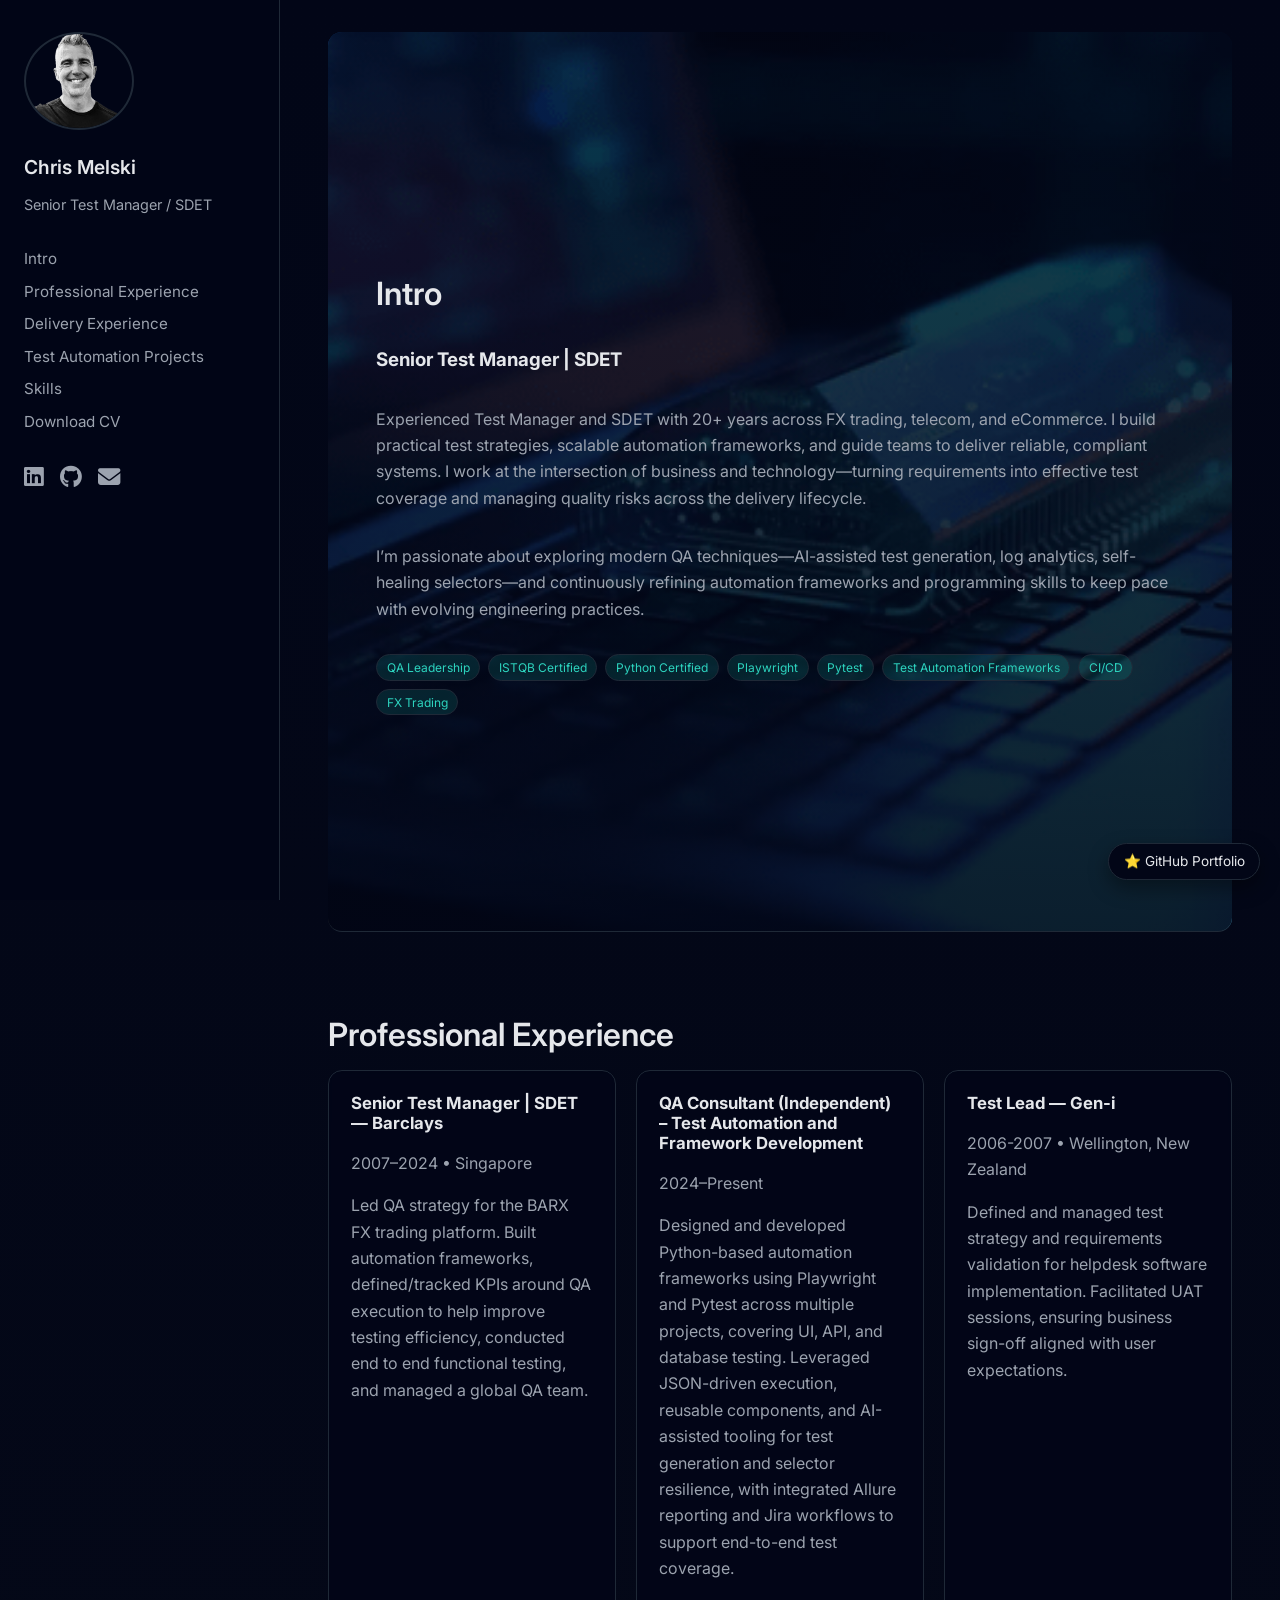
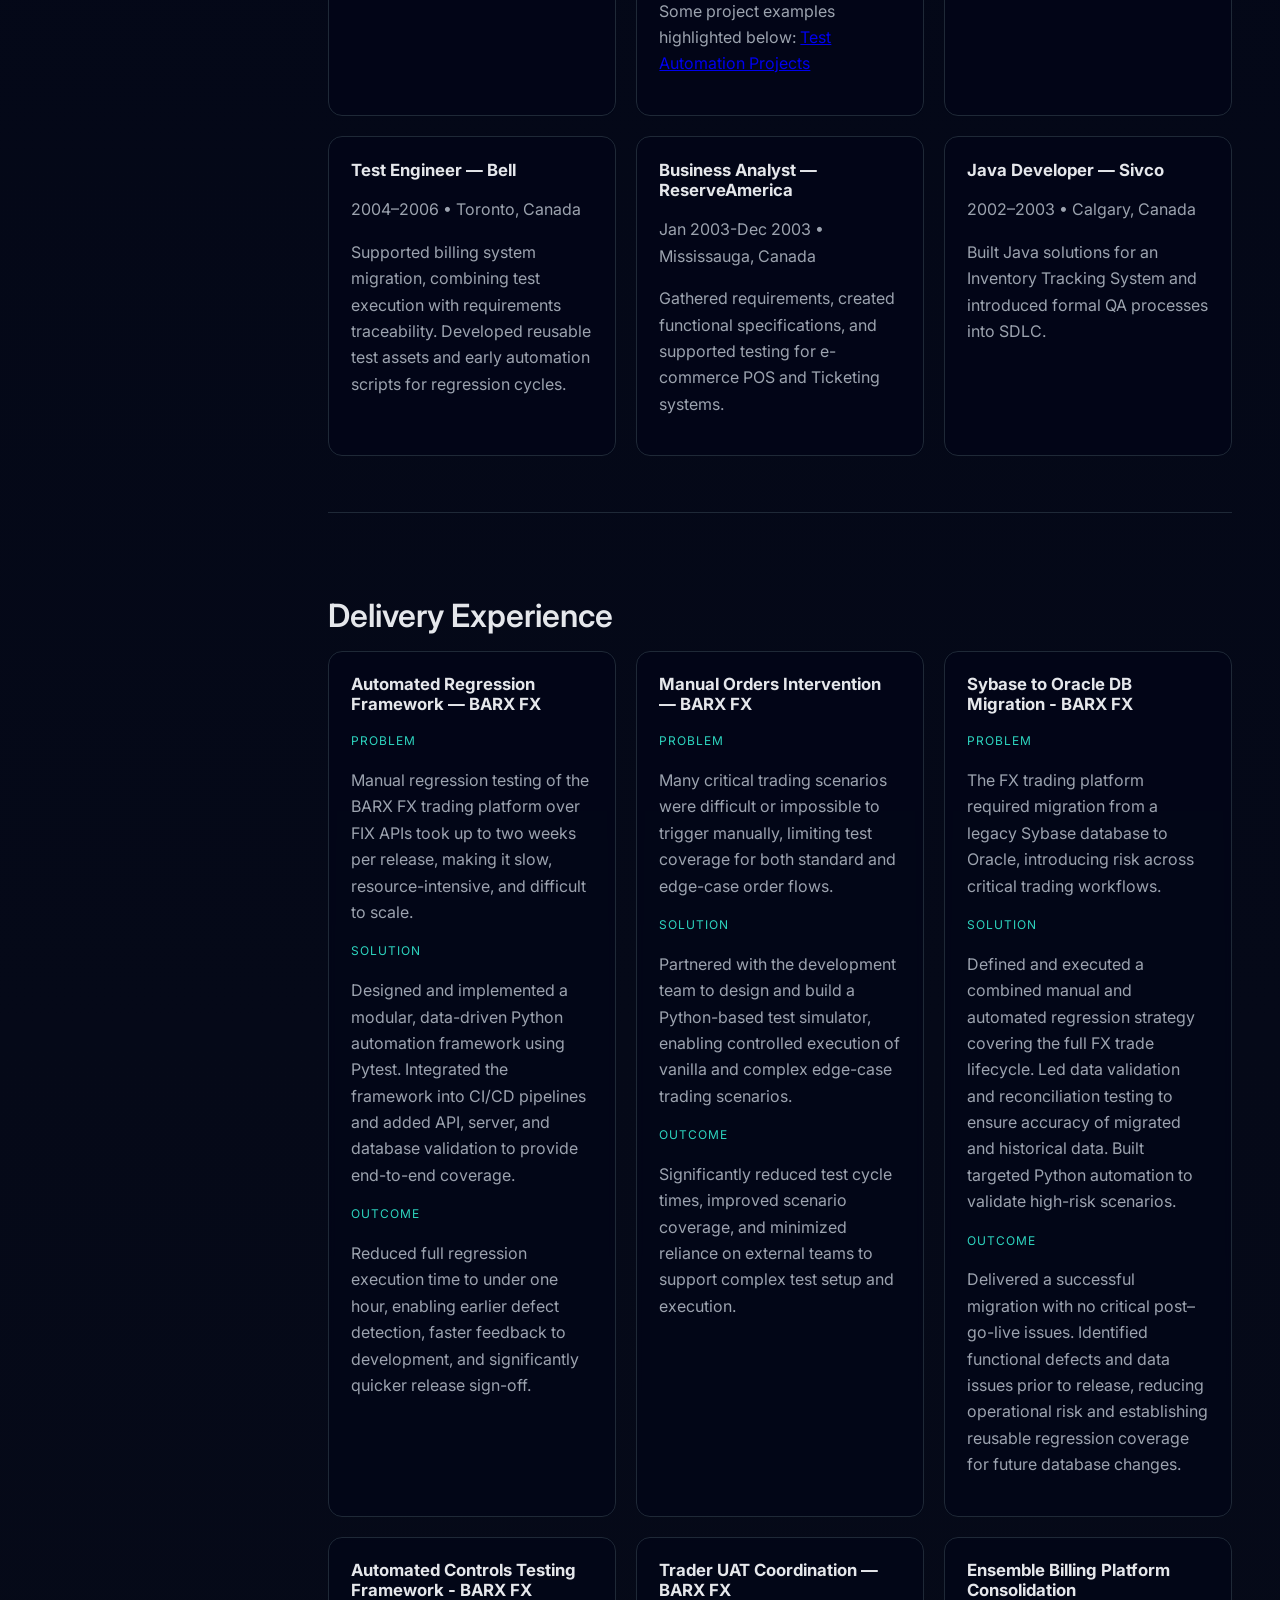
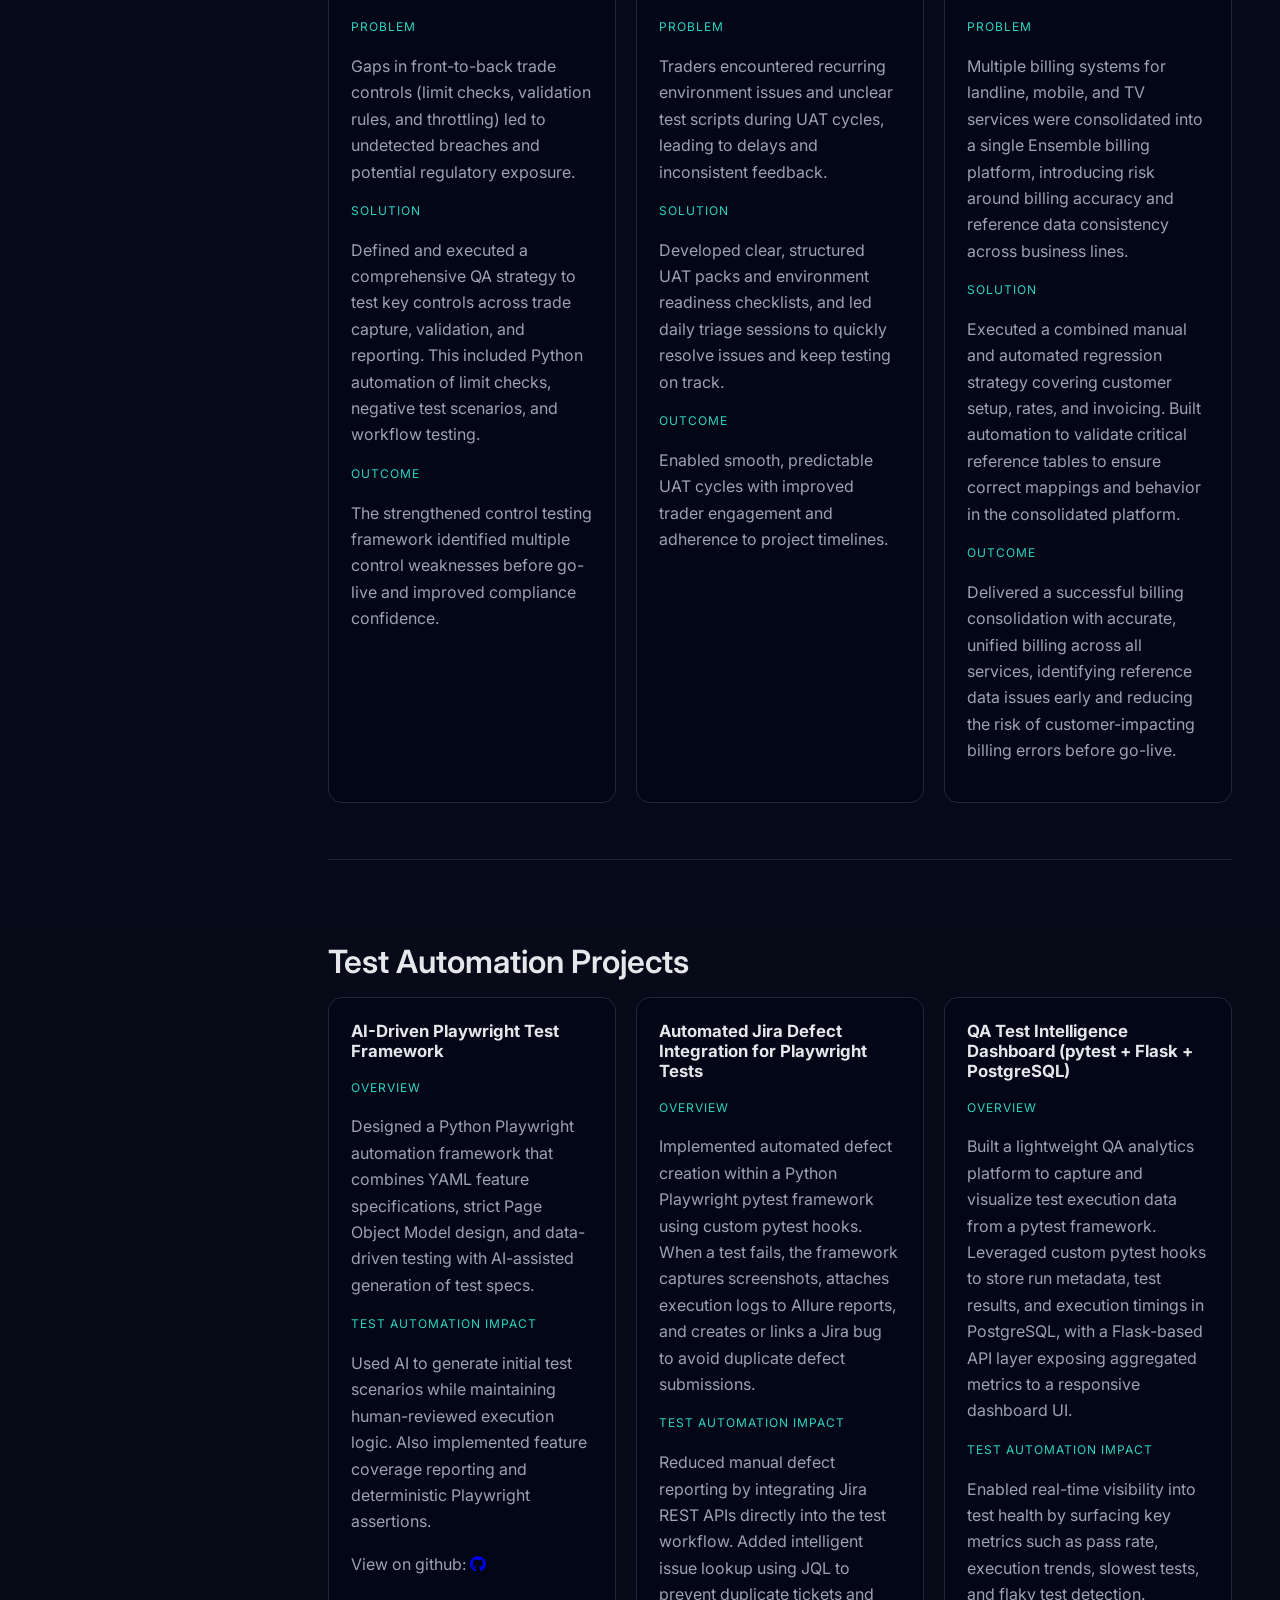
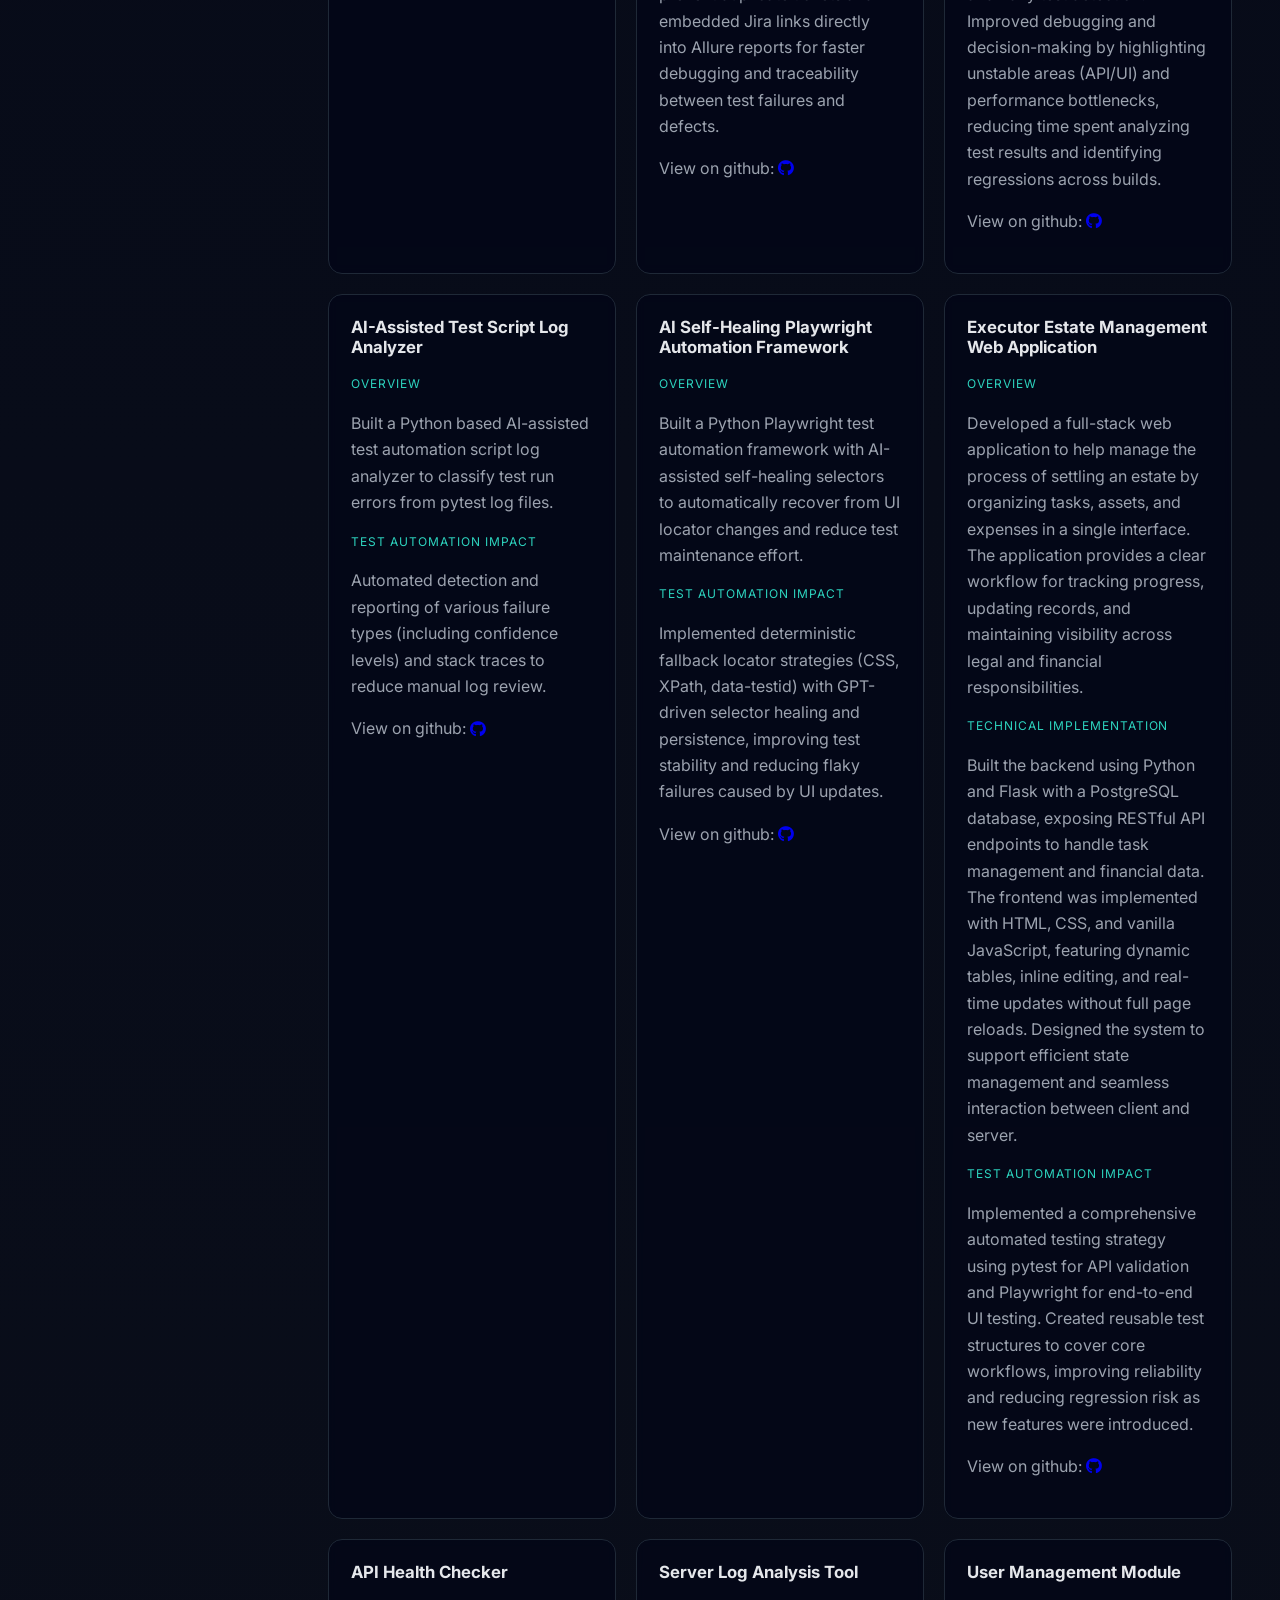
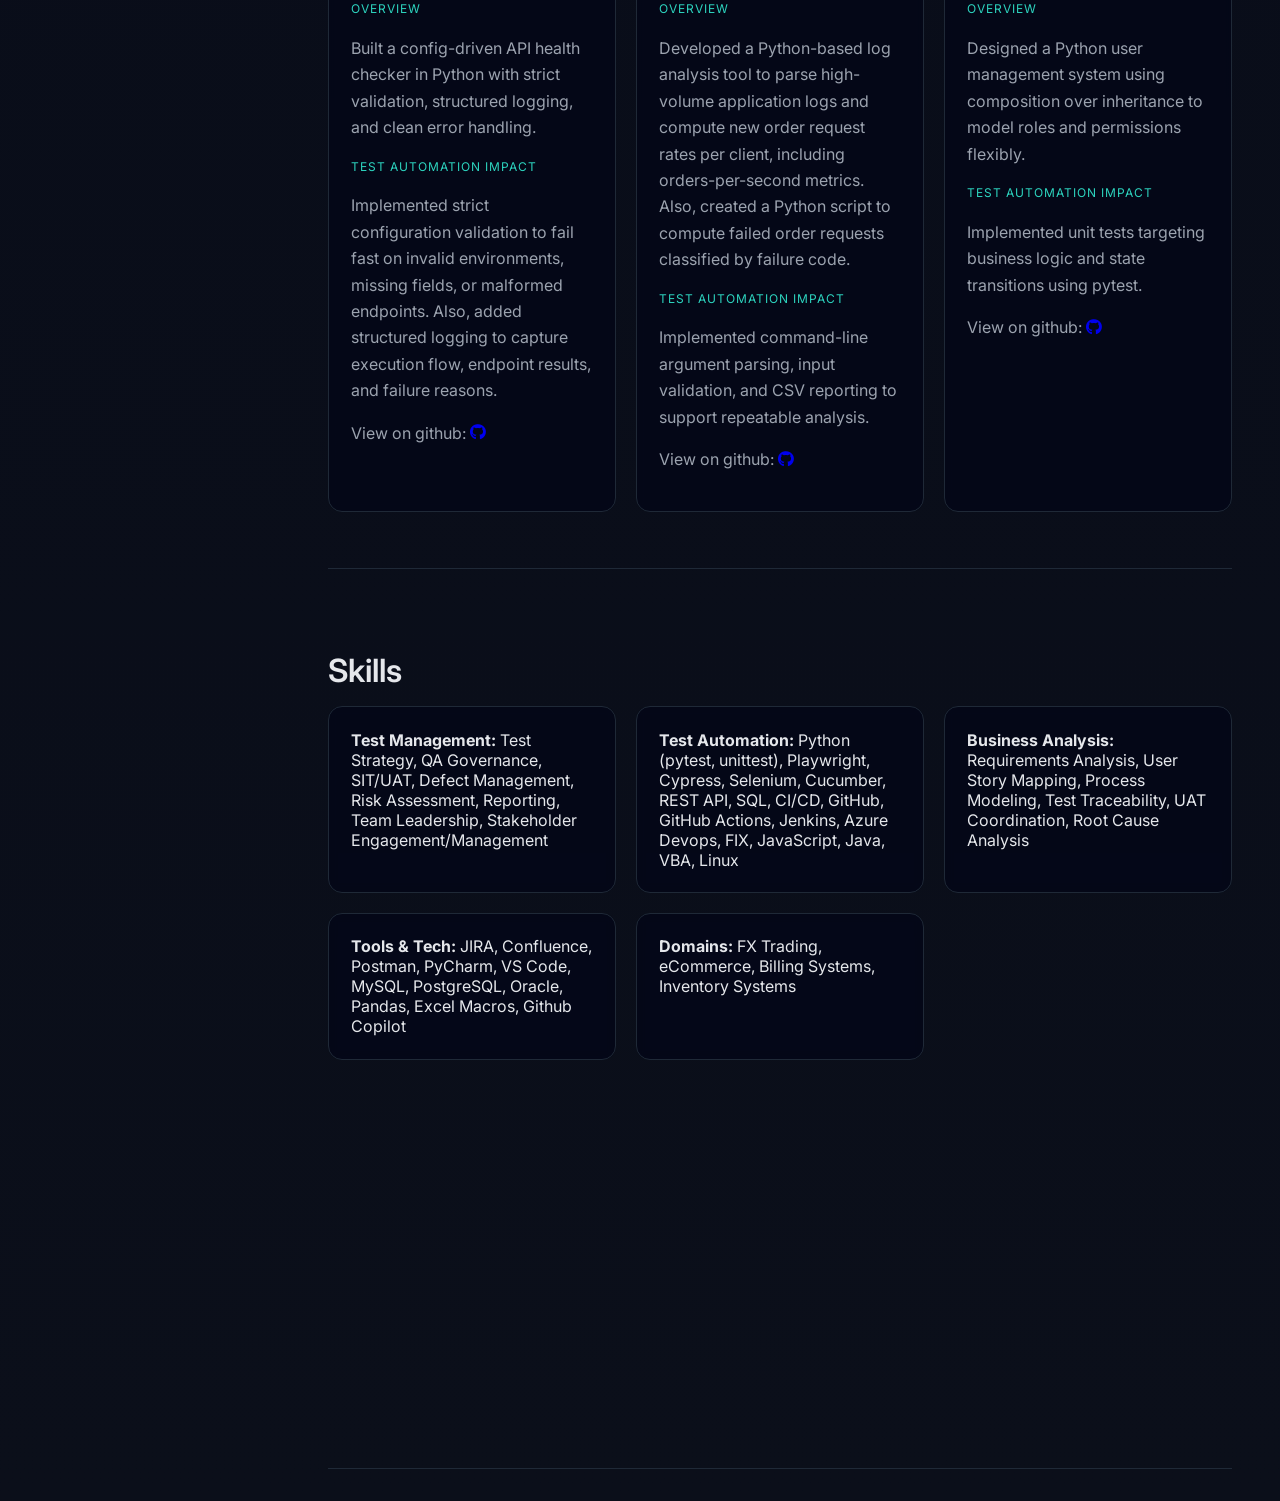
==== commit 100b986f: "updated cv and istqb cert" ====
--- a/index.html
+++ b/index.html
@@ -268,10 +268,11 @@
       </p>
       <div class="badges">
           <span class="badge">QA Leadership</span>
-        <span class="badge">Python</span>
+           <span class="badge">ISTQB Certified</span>
+        <span class="badge">Python Certified</span>
         <span class="badge">Playwright</span>
         <span class="badge">Pytest</span>
-           <span class="badge">Automation Frameworks</span>
+           <span class="badge">Test Automation Frameworks</span>
         <span class="badge">CI/CD</span>
         <span class="badge">FX Trading</span>
 
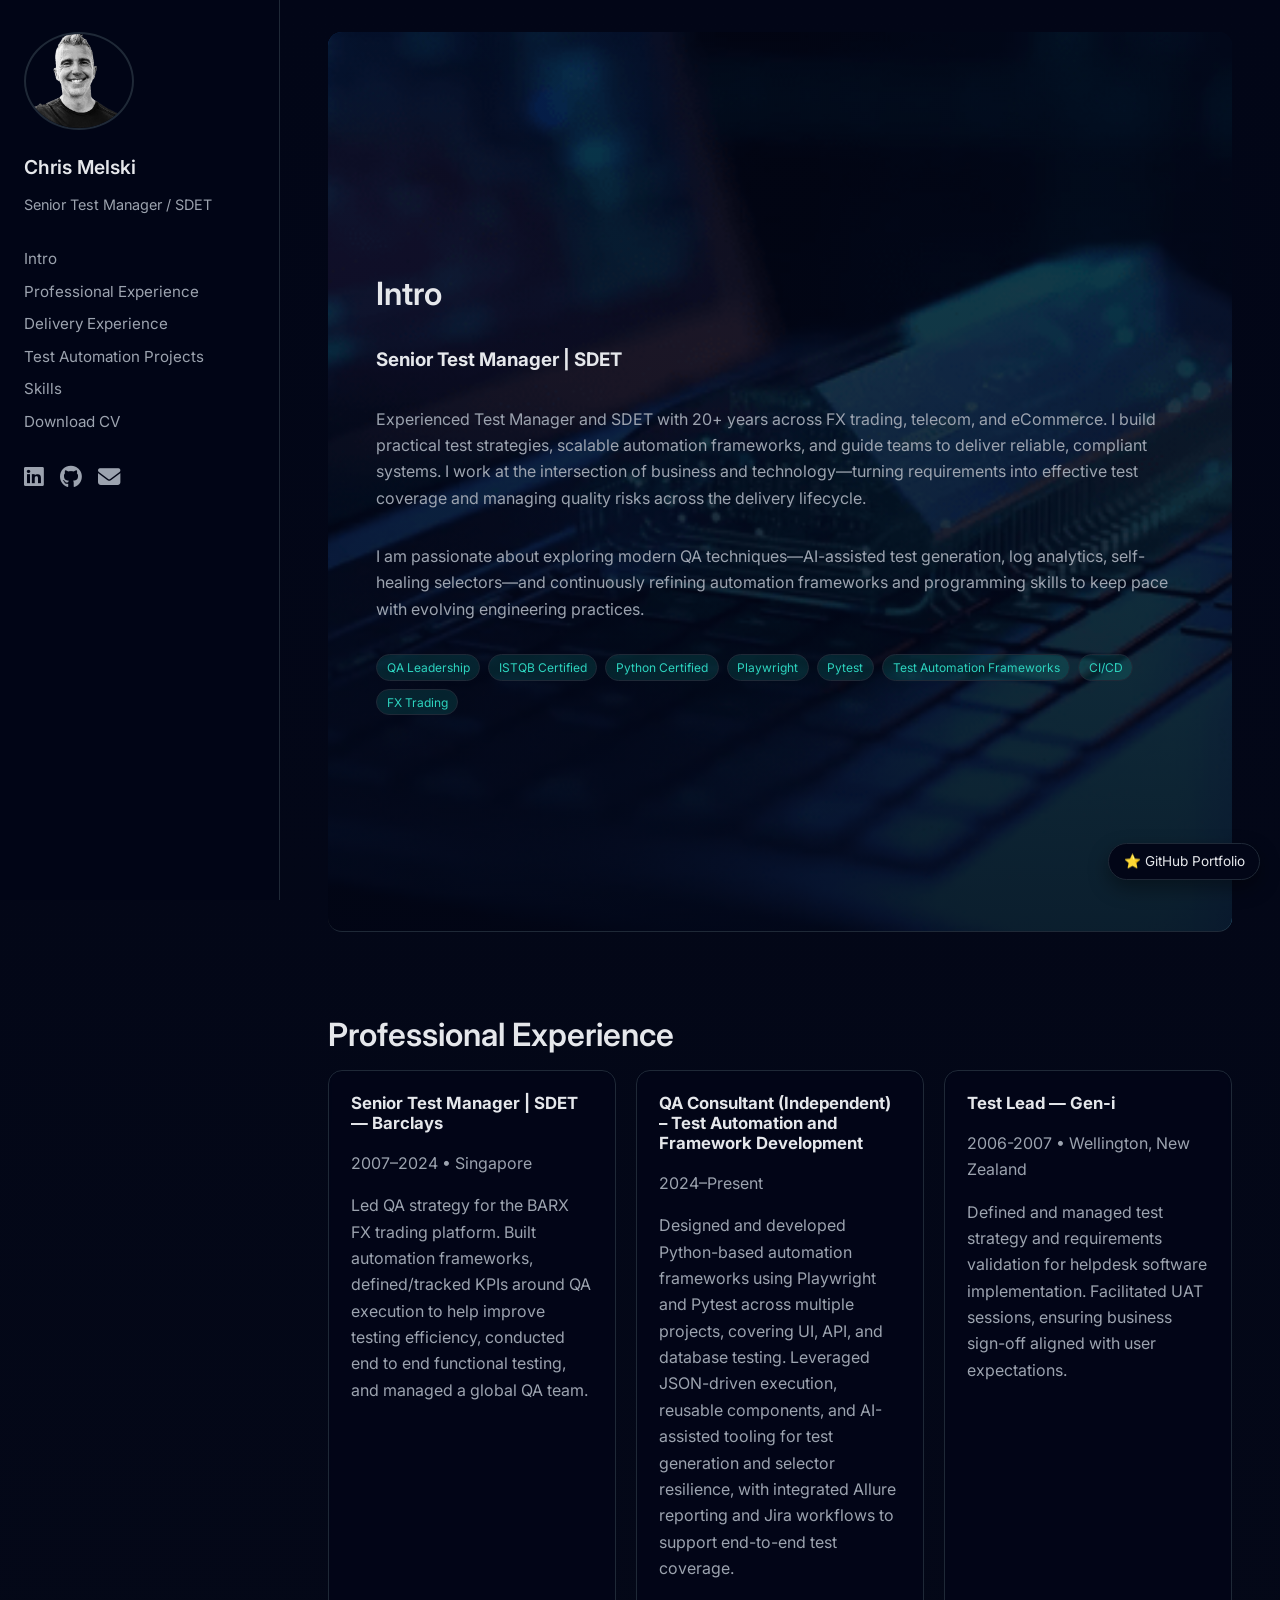
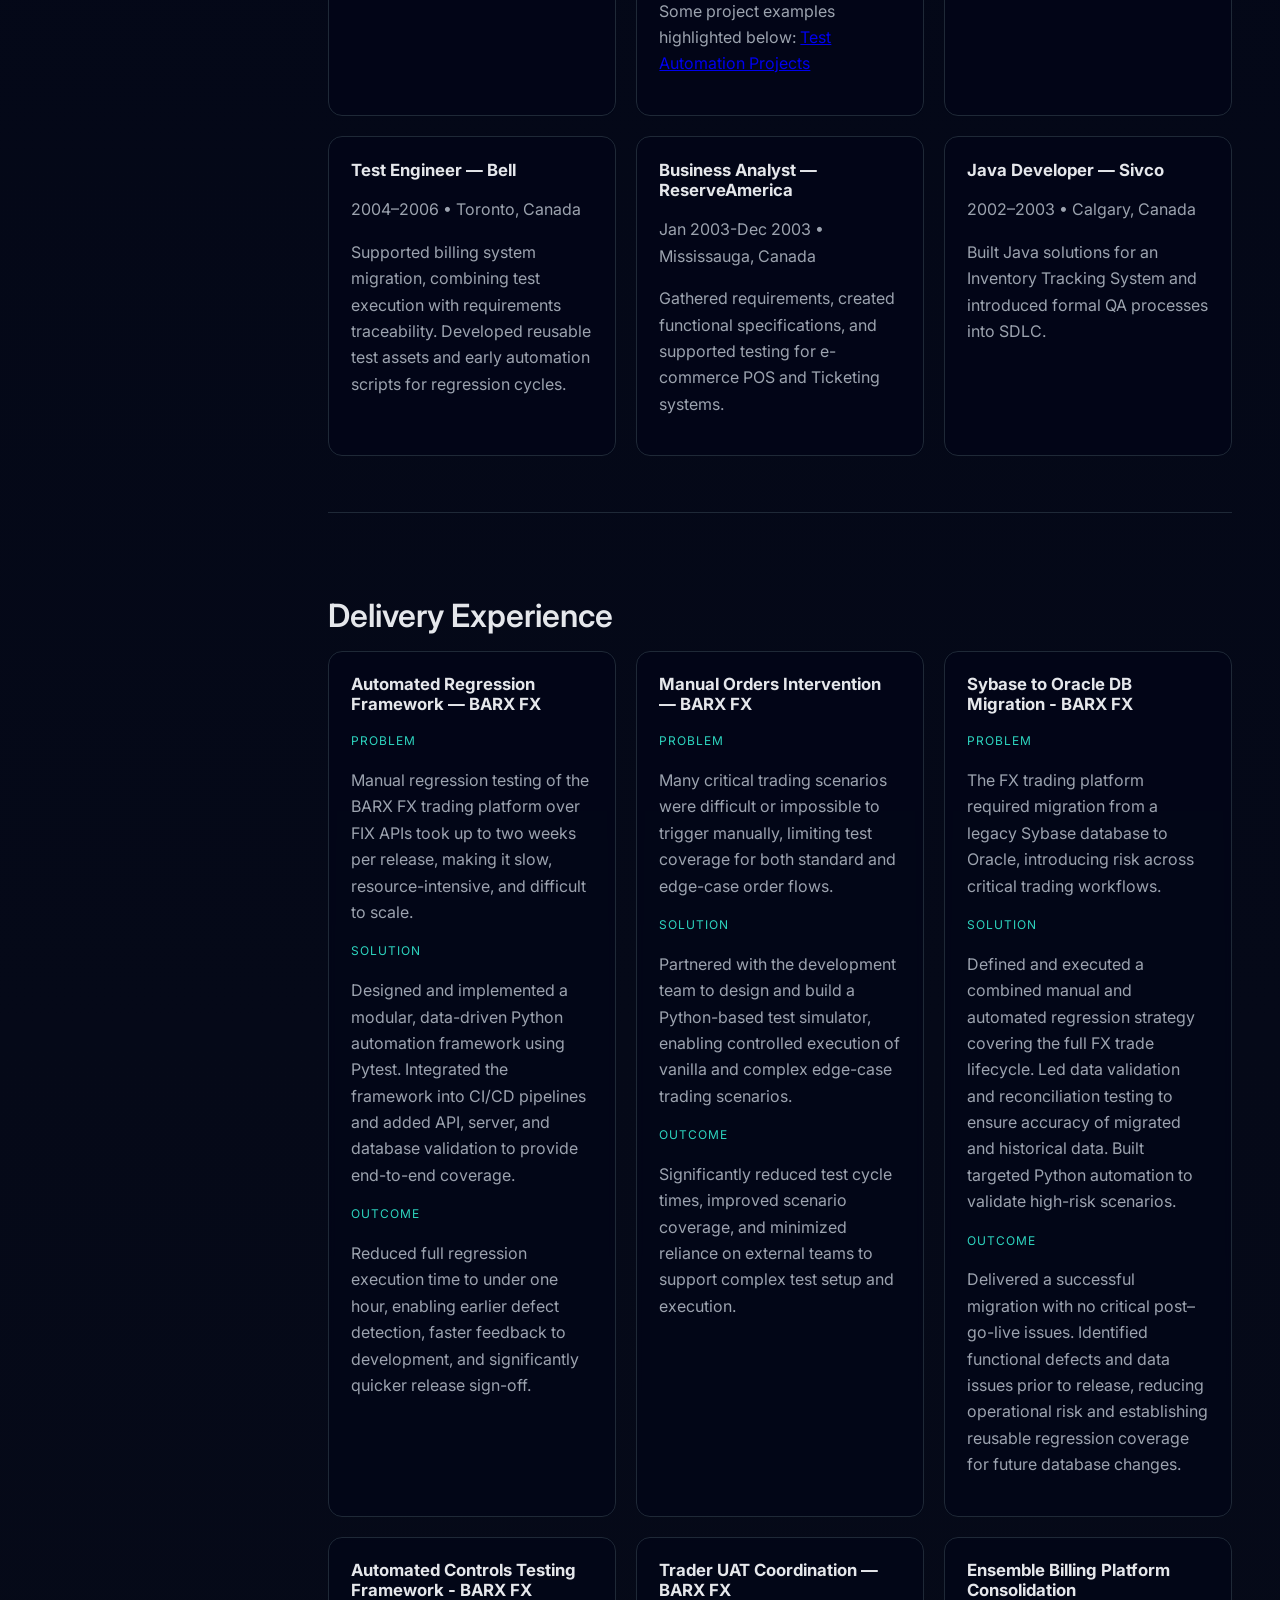
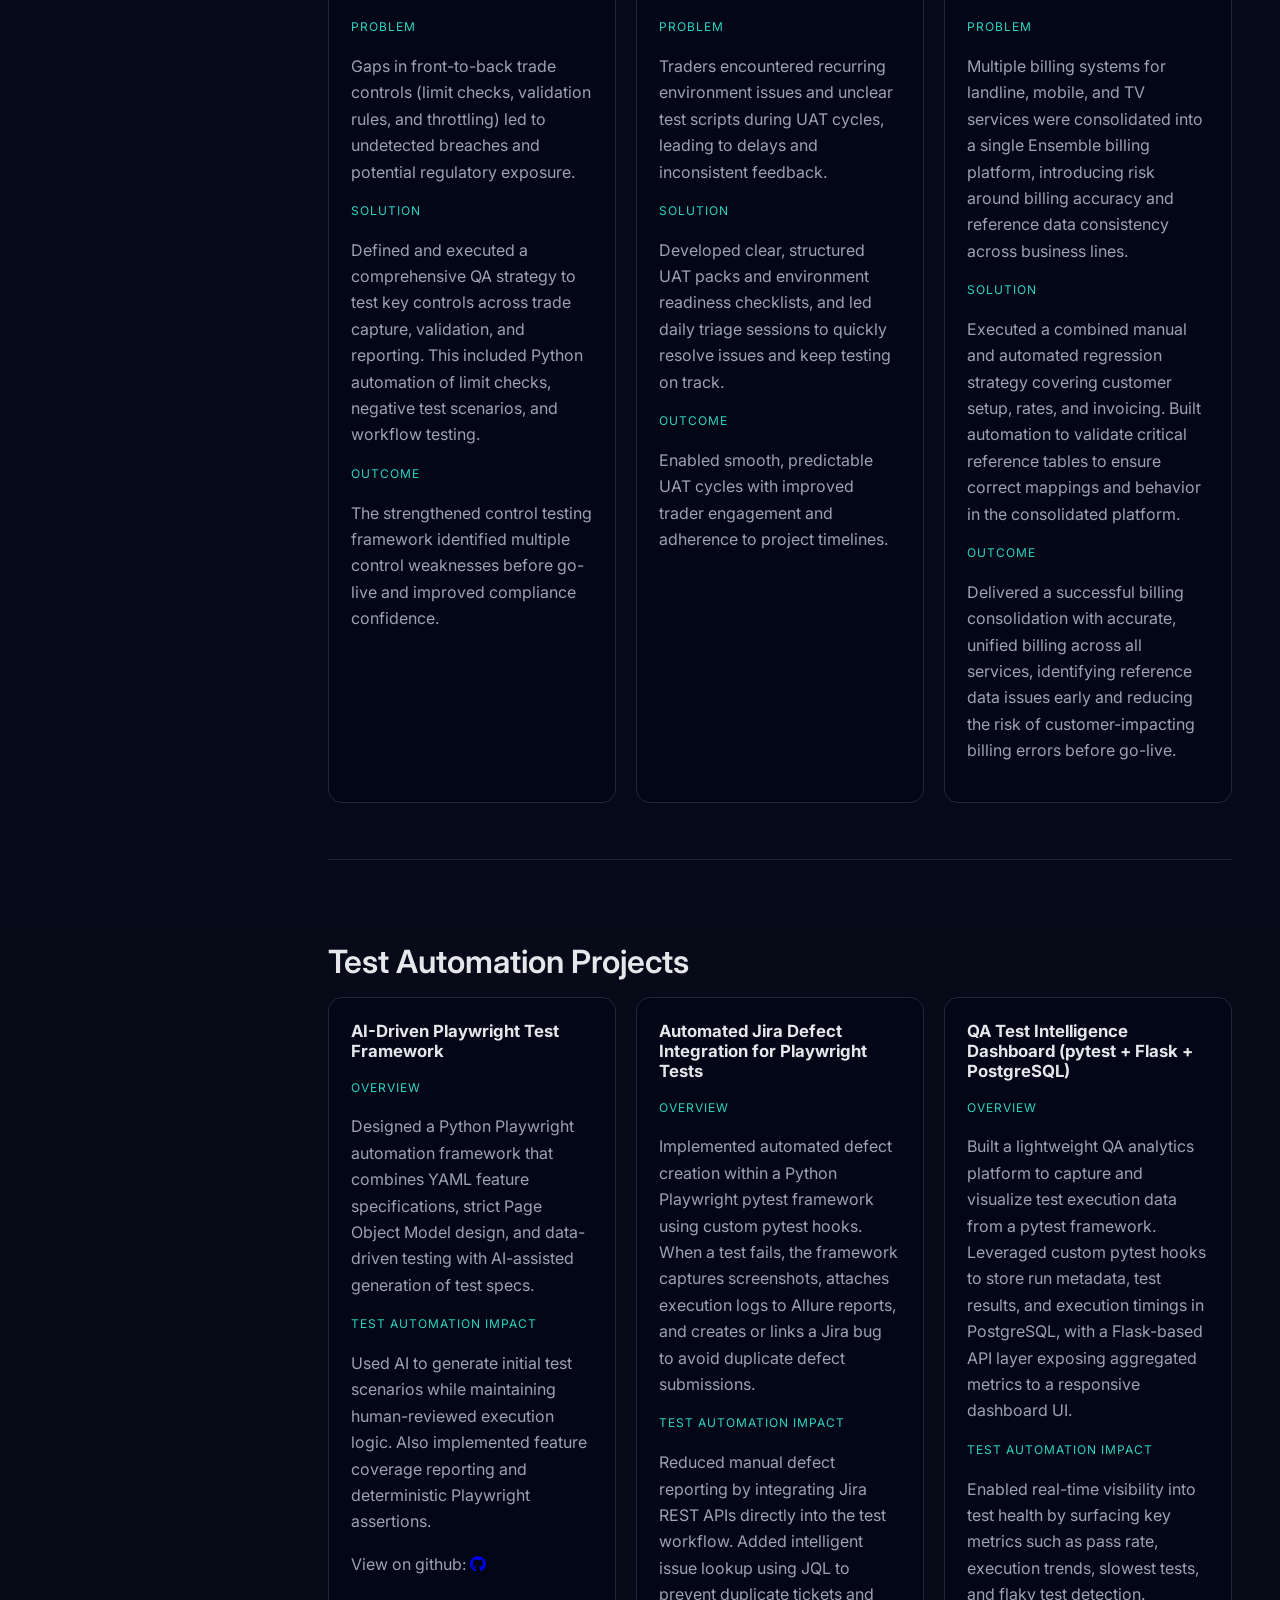
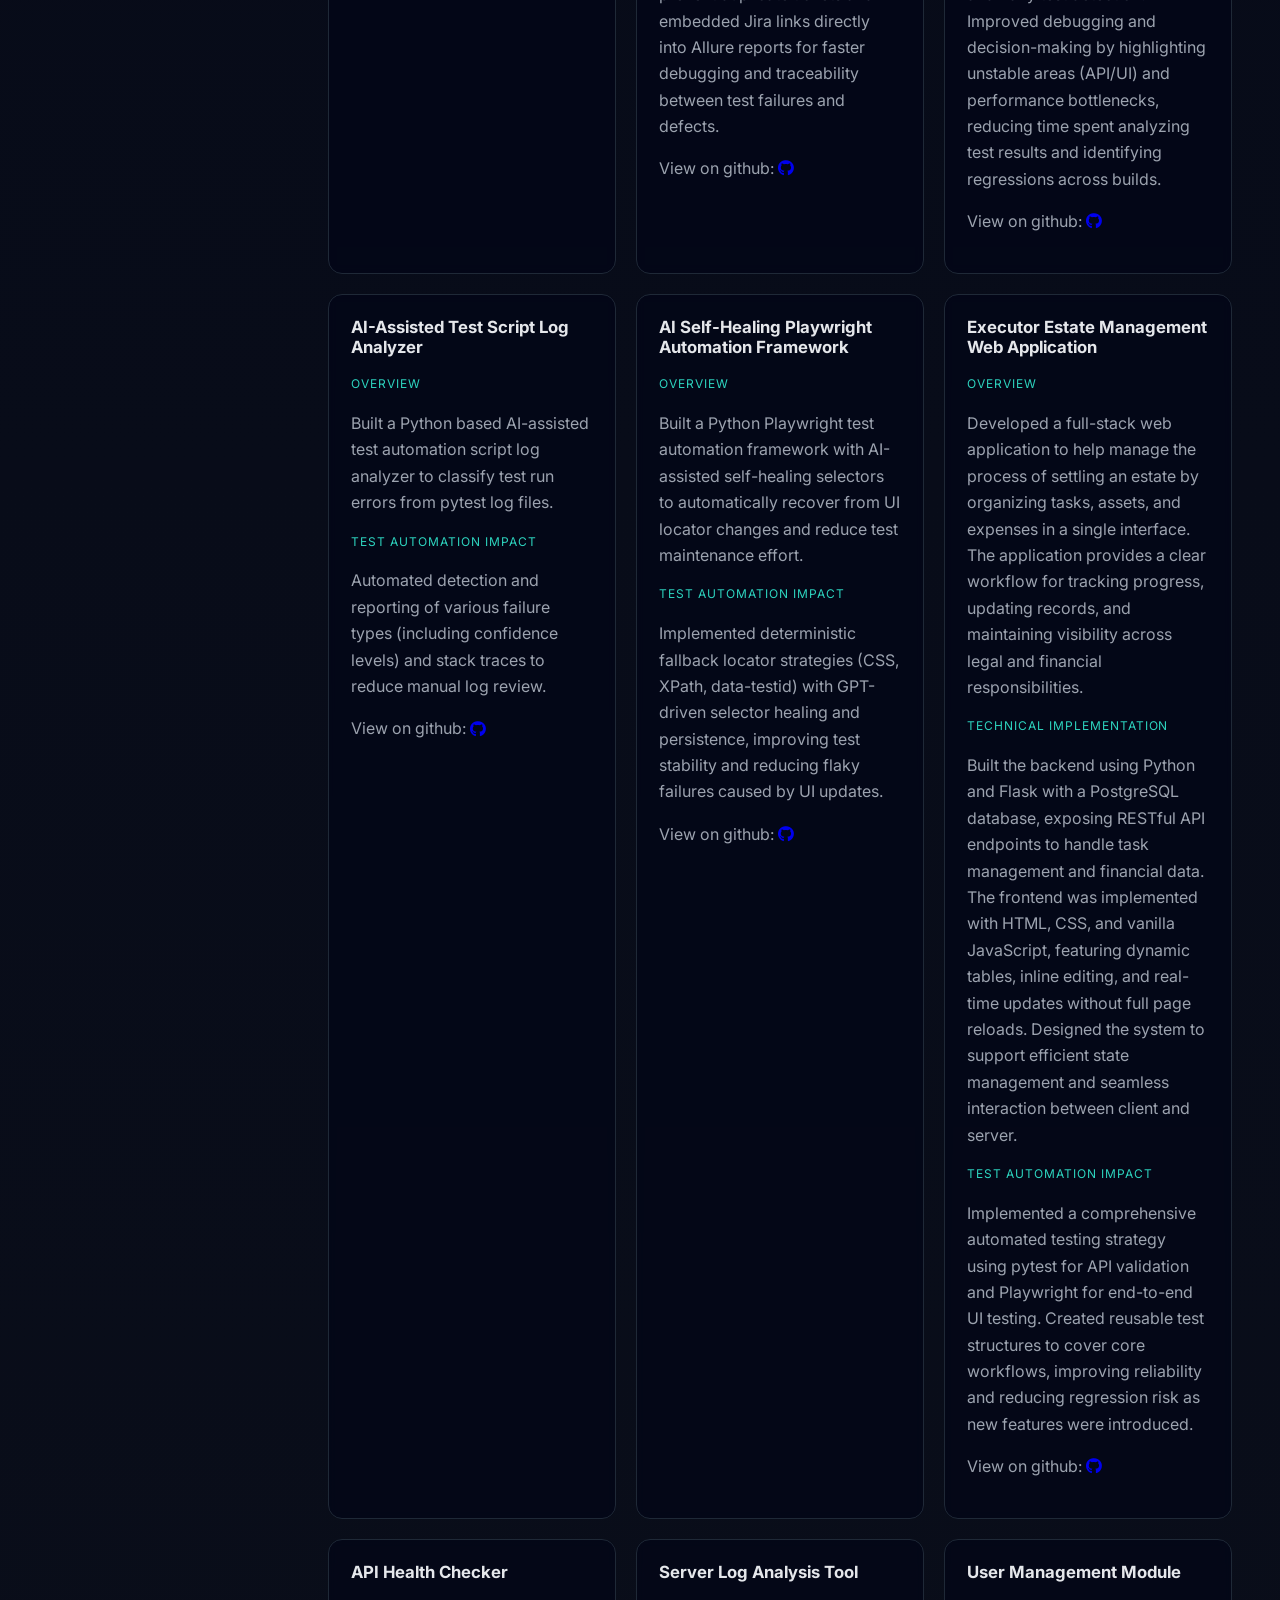
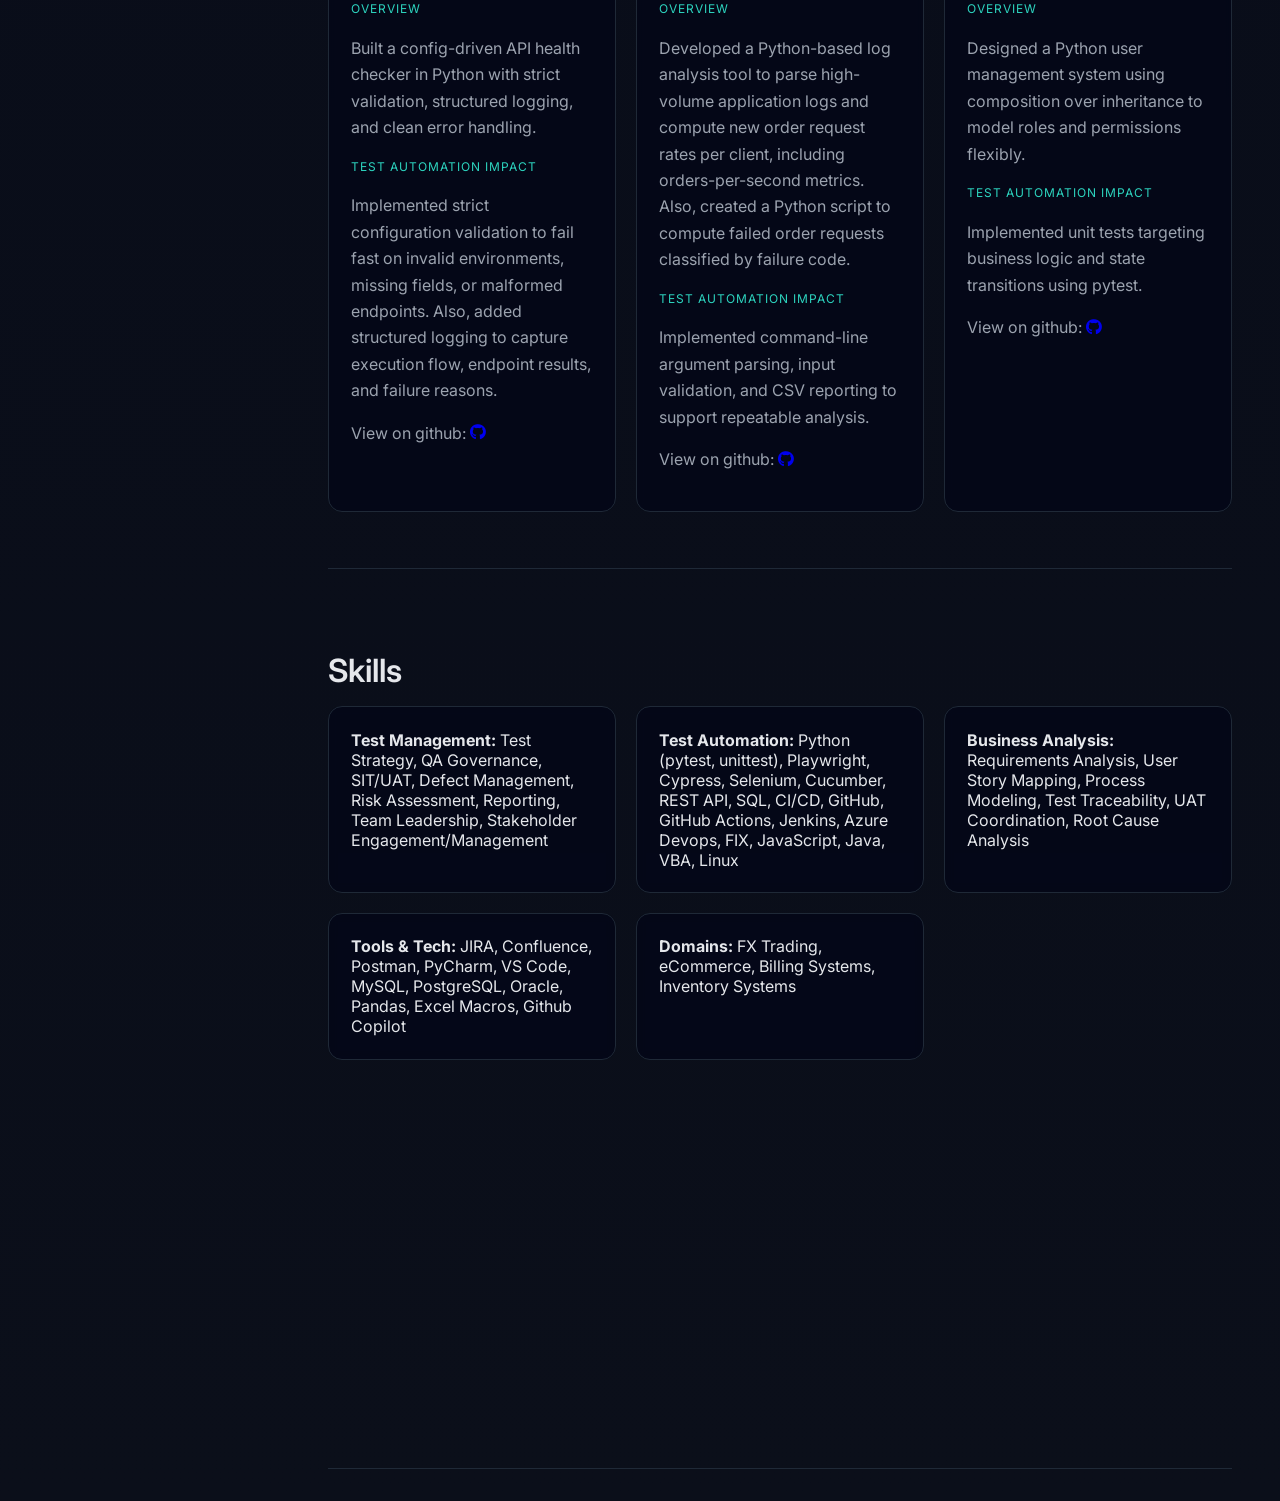
==== commit ac3c9810: "updated cv" ====
--- a/index.html
+++ b/index.html
@@ -264,7 +264,7 @@
         <h3>Senior Test Manager | SDET</h3>
       <p>Experienced Test Manager and SDET with 20+ years across FX trading, telecom, and eCommerce. I build practical test strategies, scalable automation frameworks, and guide teams to deliver reliable, compliant systems. I work at the intersection of business and technology—turning requirements into effective test coverage and managing quality risks across the delivery lifecycle.
       </p>
-      <p>I’m passionate about exploring modern QA techniques—AI-assisted test generation, log analytics, self-healing selectors—and continuously refining automation frameworks and programming skills to keep pace with evolving engineering practices.
+      <p>I am passionate about exploring modern QA techniques—AI-assisted test generation, log analytics, self-healing selectors—and continuously refining automation frameworks and programming skills to keep pace with evolving engineering practices.
       </p>
       <div class="badges">
           <span class="badge">QA Leadership</span>
